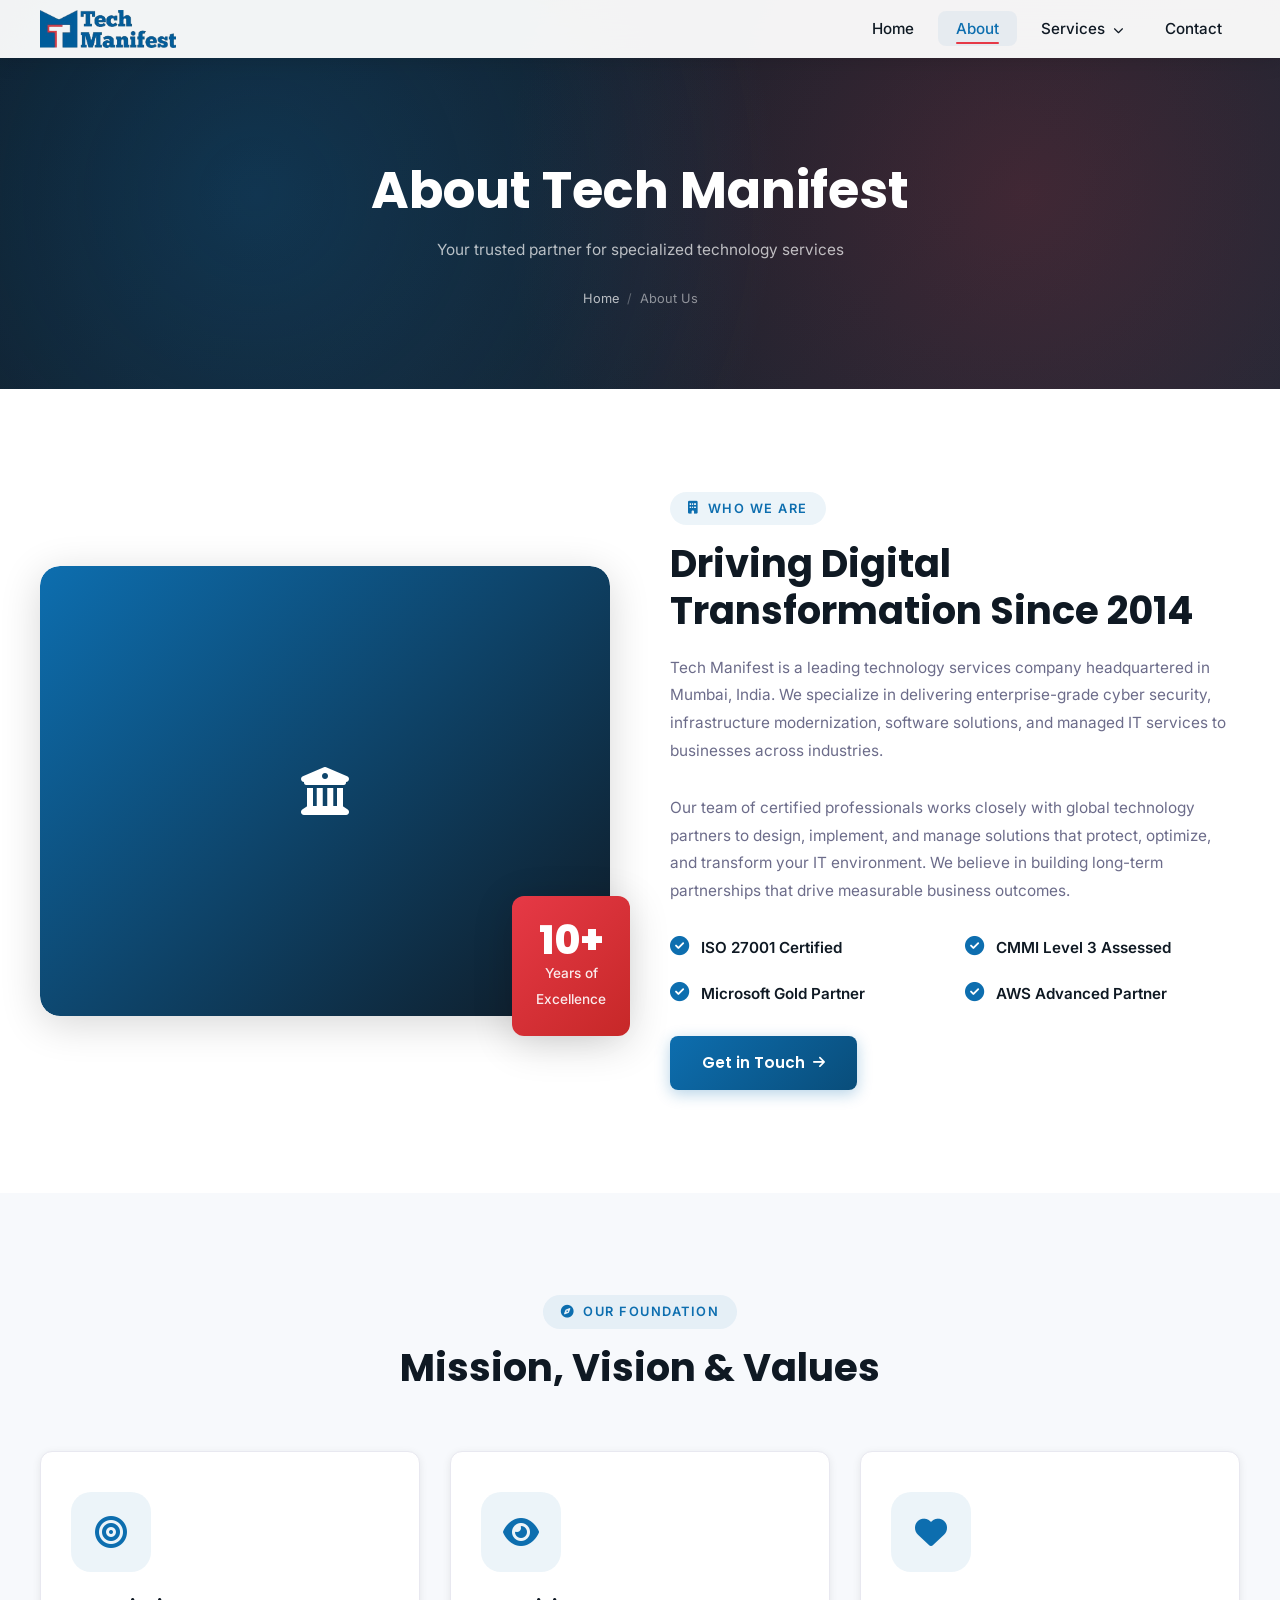
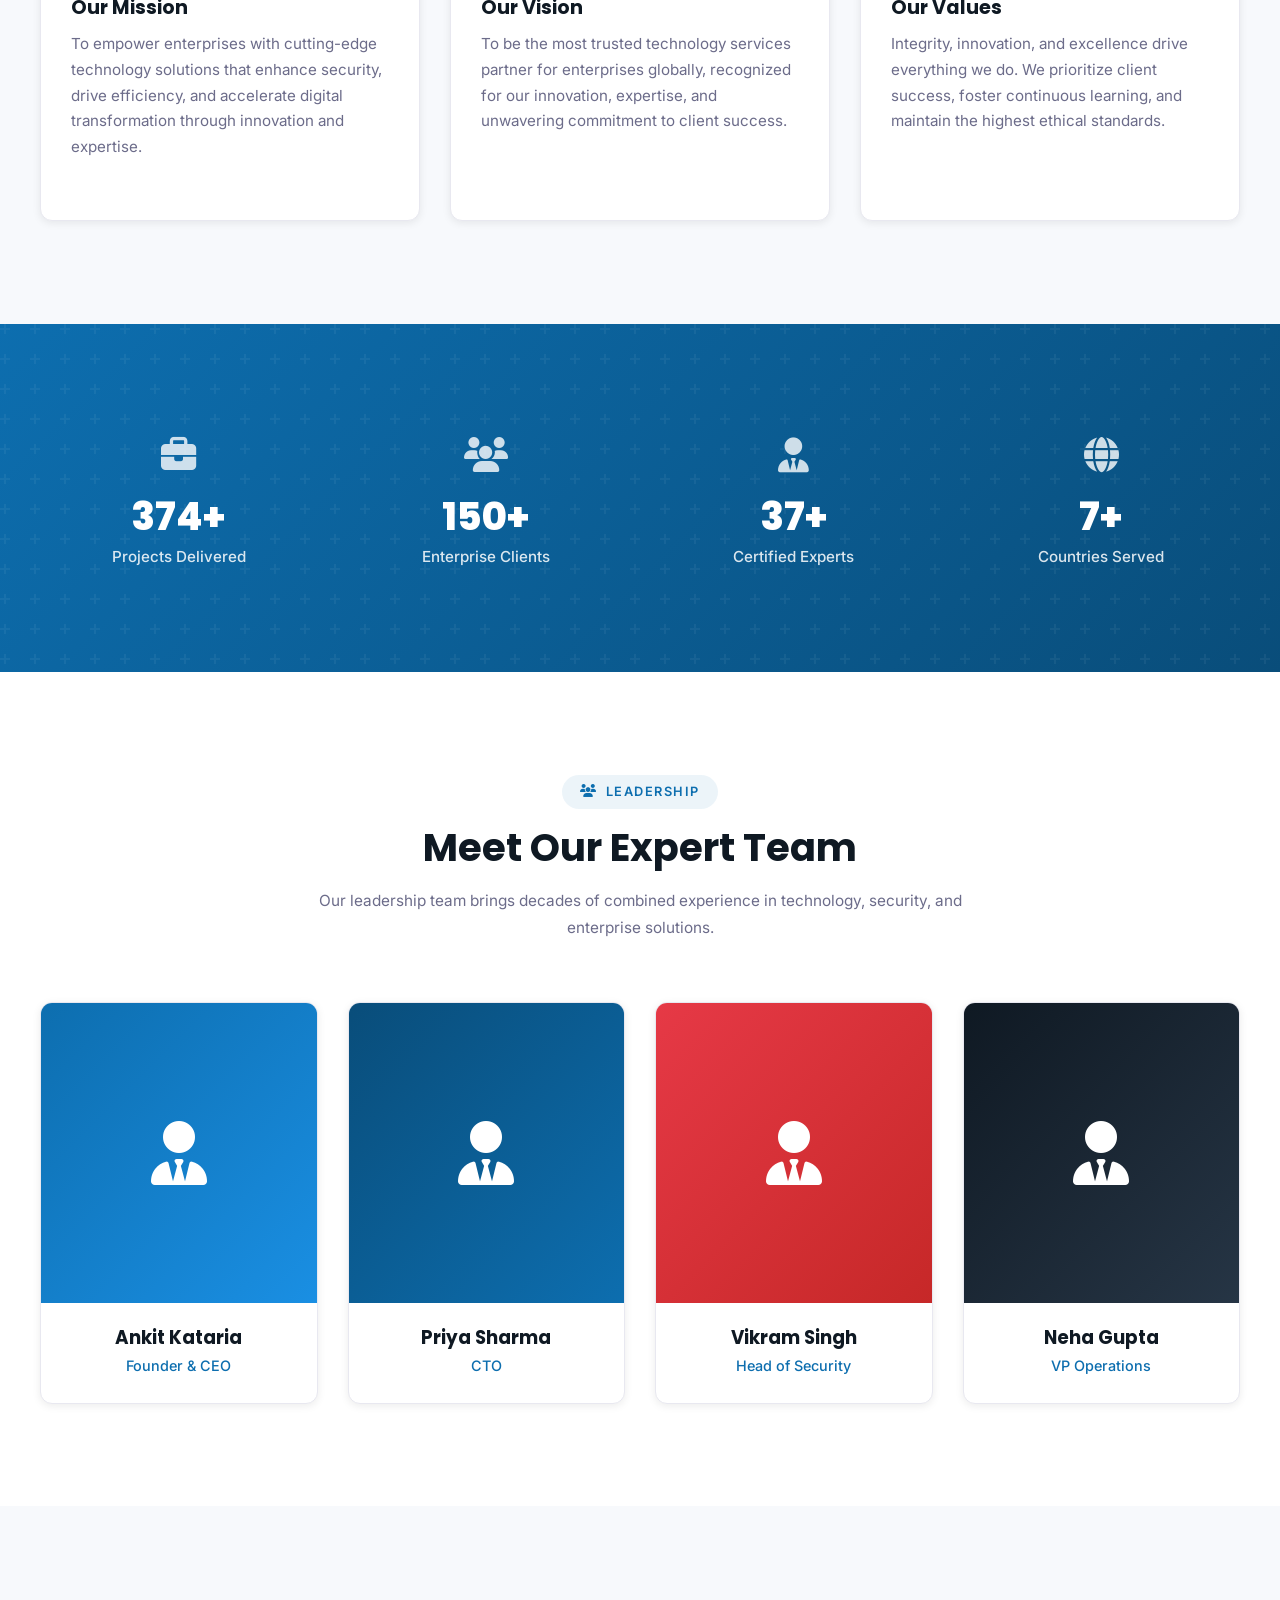
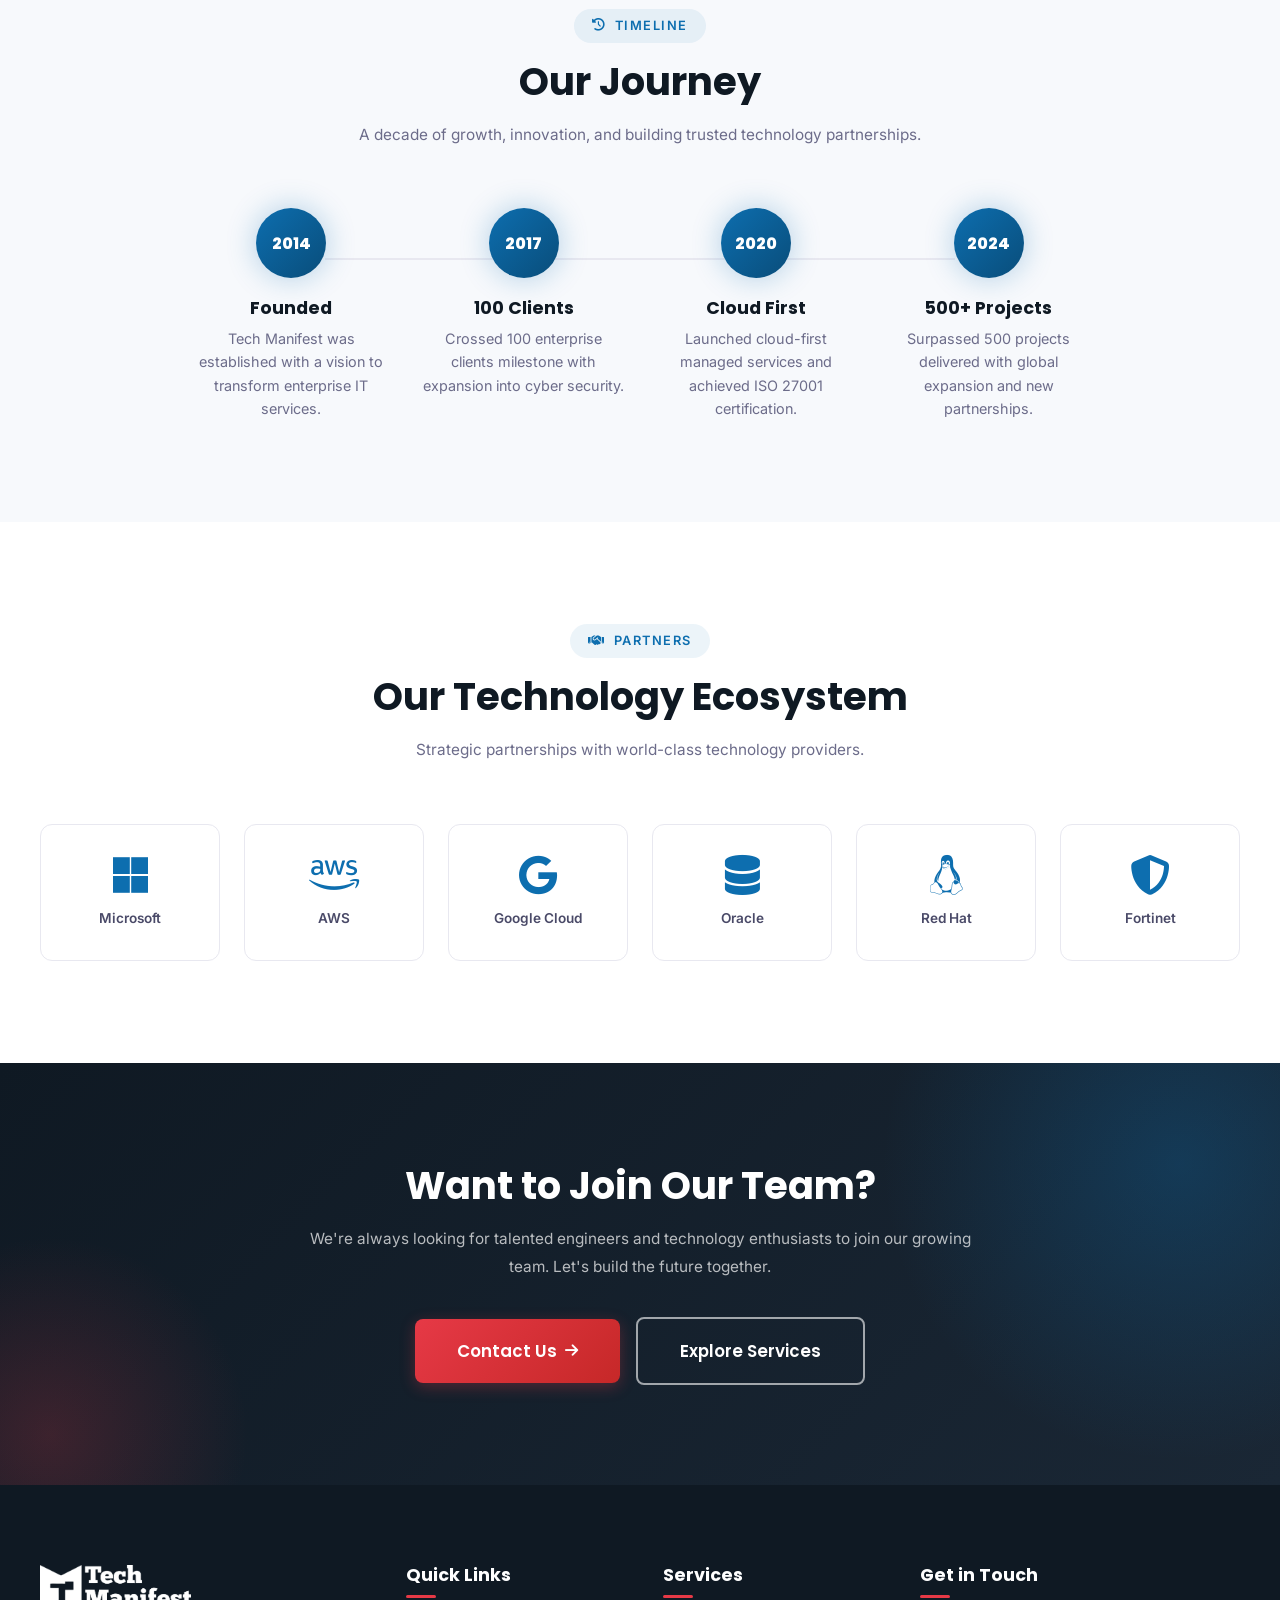
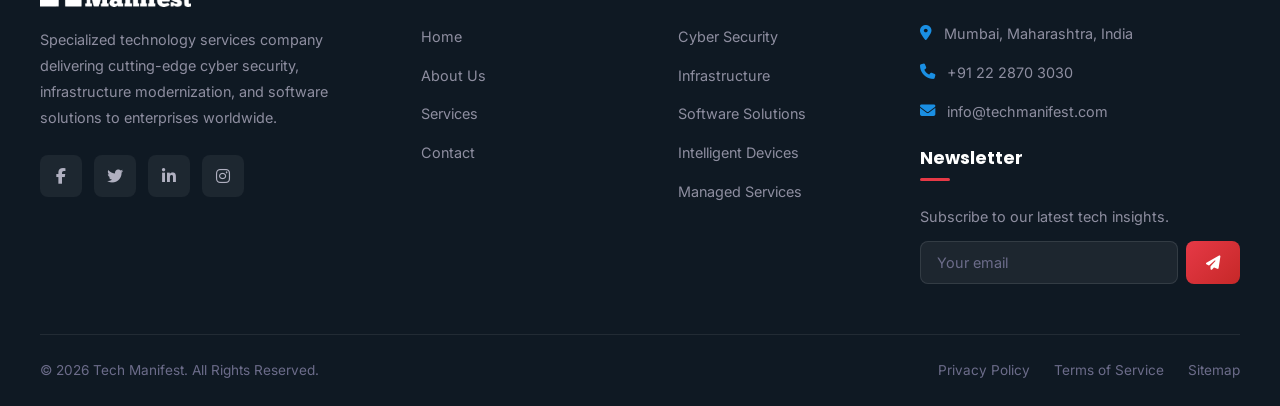
==== about.html @ 2b66c59c "Initial commits" ====
<!DOCTYPE html>
<html lang="en">
<head>
  <meta charset="UTF-8">
  <meta name="viewport" content="width=device-width, initial-scale=1.0">
  <title>About Us — Tech Manifest | Our Story, Mission & Expert Team</title>
  <meta name="description" content="Learn about Tech Manifest — our mission, vision, expert team, and commitment to delivering specialized technology services for enterprises.">
  <meta name="keywords" content="about tech manifest, IT company, technology team, cyber security company, IT services company India">
  <meta name="robots" content="index, follow">
  <link rel="canonical" href="https://techmanifest.com/about.html">

  <meta property="og:type" content="website">
  <meta property="og:title" content="About Tech Manifest — Our Story & Mission">
  <meta property="og:description" content="Learn about our mission, expert team, and commitment to specialized technology services.">

  <link rel="icon" type="image/jpeg" href="assets/images/Tech_Manifest_Logo.png">
  <link rel="preconnect" href="https://fonts.googleapis.com">
  <link rel="preconnect" href="https://fonts.gstatic.com" crossorigin>
  <link href="https://fonts.googleapis.com/css2?family=Inter:wght@300;400;500;600;700&family=Poppins:wght@400;500;600;700;800;900&display=swap" rel="stylesheet">
  <link rel="stylesheet" href="https://cdn.jsdelivr.net/npm/@fortawesome/fontawesome-free@6.5.1/css/all.min.css">
  <link rel="stylesheet" href="assets/css/style.css">
  <link rel="stylesheet" href="assets/css/responsive.css">
</head>
<body>

  <!-- Preloader -->
  <div class="preloader" id="preloader"><div class="preloader-spinner"></div></div>
  <div class="nav-overlay" id="navOverlay"></div>

  <!-- ============ HEADER ============ -->
  <header class="header scrolled" id="header">
    <div class="container flex-between">
      <a href="index.html" class="logo"><img src="assets/images/Tech_Manifest_Logo.png" alt="Tech Manifest" width="160" height="44"></a>
      <nav class="nav" id="nav">
        <ul class="nav-list">
          <li><a href="index.html" class="nav-link">Home</a></li>
          <li><a href="about.html" class="nav-link active">About</a></li>
          <li class="nav-item">
            <a href="services.html" class="nav-link">Services <i class="fas fa-chevron-down" style="font-size:0.65rem;margin-left:4px"></i></a>
            <div class="dropdown">
              <a href="services.html#cyber-security" class="dropdown-link"><i class="fas fa-shield-halved"></i> Cyber Security</a>
              <a href="services.html#infrastructure" class="dropdown-link"><i class="fas fa-server"></i> Infrastructure</a>
              <a href="services.html#software" class="dropdown-link"><i class="fas fa-code"></i> Software Solutions</a>
              <a href="services.html#intelligent-devices" class="dropdown-link"><i class="fas fa-microchip"></i> Intelligent Devices</a>
              <a href="services.html#managed-services" class="dropdown-link"><i class="fas fa-gears"></i> Managed Services</a>
            </div>
          </li>
          <li><a href="contact.html" class="nav-link">Contact</a></li>
        </ul>
      </nav>
      <button class="menu-toggle" id="menuToggle" aria-label="Toggle Navigation"><span></span><span></span><span></span></button>
    </div>
  </header>

  <!-- ============ PAGE BANNER ============ -->
  <section class="page-banner">
    <div class="container">
      <h1 class="reveal">About Tech Manifest</h1>
      <p class="reveal stagger-1">Your trusted partner for specialized technology services</p>
      <nav class="breadcrumb reveal stagger-2" aria-label="Breadcrumb">
        <a href="index.html">Home</a>
        <span class="separator">/</span>
        <span>About Us</span>
      </nav>
    </div>
  </section>

  <!-- ============ ABOUT MAIN ============ -->
  <section class="section">
    <div class="container">
      <div class="about-grid">
        <div class="about-image reveal-left">
          <div class="image-main">
            <div style="width:100%;height:450px;background:linear-gradient(135deg,#0D6EAF,#0F1923);display:flex;align-items:center;justify-content:center;color:white;font-size:3rem;border-radius:var(--radius-lg)">
              <i class="fas fa-building-columns"></i>
            </div>
          </div>
          <div class="experience-badge">
            <span class="number">10+</span>
            <span class="label">Years of<br>Excellence</span>
          </div>
        </div>

        <div class="about-content reveal-right">
          <span class="section-badge"><i class="fas fa-building"></i> Who We Are</span>
          <h2>Driving Digital Transformation Since 2014</h2>
          <p>Tech Manifest is a leading technology services company headquartered in Mumbai, India. We specialize in delivering enterprise-grade cyber security, infrastructure modernization, software solutions, and managed IT services to businesses across industries.</p>
          <p style="color:var(--gray-600);margin-bottom:30px;line-height:1.8;">Our team of certified professionals works closely with global technology partners to design, implement, and manage solutions that protect, optimize, and transform your IT environment. We believe in building long-term partnerships that drive measurable business outcomes.</p>

          <div class="about-features">
            <div class="about-feature">
              <i class="fas fa-check-circle"></i>
              <span>ISO 27001 Certified</span>
            </div>
            <div class="about-feature">
              <i class="fas fa-check-circle"></i>
              <span>CMMI Level 3 Assessed</span>
            </div>
            <div class="about-feature">
              <i class="fas fa-check-circle"></i>
              <span>Microsoft Gold Partner</span>
            </div>
            <div class="about-feature">
              <i class="fas fa-check-circle"></i>
              <span>AWS Advanced Partner</span>
            </div>
          </div>

          <a href="contact.html" class="btn btn-primary">Get in Touch <i class="fas fa-arrow-right"></i></a>
        </div>
      </div>
    </div>
  </section>

  <!-- ============ MISSION / VISION / VALUES ============ -->
  <section class="section section-gray">
    <div class="container">
      <div class="section-header reveal">
        <span class="section-badge"><i class="fas fa-compass"></i> Our Foundation</span>
        <h2>Mission, Vision & Values</h2>
      </div>

      <div class="grid grid-3">
        <div class="service-card reveal stagger-1" style="text-align:left">
          <div class="service-icon" style="margin:0 0 24px 0">
            <i class="fas fa-bullseye"></i>
          </div>
          <h3>Our Mission</h3>
          <p>To empower enterprises with cutting-edge technology solutions that enhance security, drive efficiency, and accelerate digital transformation through innovation and expertise.</p>
        </div>

        <div class="service-card reveal stagger-2" style="text-align:left">
          <div class="service-icon" style="margin:0 0 24px 0">
            <i class="fas fa-eye"></i>
          </div>
          <h3>Our Vision</h3>
          <p>To be the most trusted technology services partner for enterprises globally, recognized for our innovation, expertise, and unwavering commitment to client success.</p>
        </div>

        <div class="service-card reveal stagger-3" style="text-align:left">
          <div class="service-icon" style="margin:0 0 24px 0">
            <i class="fas fa-heart"></i>
          </div>
          <h3>Our Values</h3>
          <p>Integrity, innovation, and excellence drive everything we do. We prioritize client success, foster continuous learning, and maintain the highest ethical standards.</p>
        </div>
      </div>
    </div>
  </section>

  <!-- ============ STATS ============ -->
  <section class="section stats-section">
    <div class="container">
      <div class="stats-grid">
        <div class="stat-item reveal stagger-1">
          <div class="stat-icon"><i class="fas fa-briefcase"></i></div>
          <div class="stat-number"><span class="counter" data-target="500">0</span>+</div>
          <div class="stat-label">Projects Delivered</div>
        </div>
        <div class="stat-item reveal stagger-2">
          <div class="stat-icon"><i class="fas fa-users"></i></div>
          <div class="stat-number"><span class="counter" data-target="200">0</span>+</div>
          <div class="stat-label">Enterprise Clients</div>
        </div>
        <div class="stat-item reveal stagger-3">
          <div class="stat-icon"><i class="fas fa-user-tie"></i></div>
          <div class="stat-number"><span class="counter" data-target="50">0</span>+</div>
          <div class="stat-label">Certified Experts</div>
        </div>
        <div class="stat-item reveal stagger-4">
          <div class="stat-icon"><i class="fas fa-globe"></i></div>
          <div class="stat-number"><span class="counter" data-target="10">0</span>+</div>
          <div class="stat-label">Countries Served</div>
        </div>
      </div>
    </div>
  </section>

  <!-- ============ LEADERSHIP TEAM ============ -->
  <section class="section">
    <div class="container">
      <div class="section-header reveal">
        <span class="section-badge"><i class="fas fa-users"></i> Leadership</span>
        <h2>Meet Our Expert Team</h2>
        <p>Our leadership team brings decades of combined experience in technology, security, and enterprise solutions.</p>
      </div>

      <div class="grid grid-4">
        <div class="team-card reveal stagger-1">
          <div class="card-image" style="background:linear-gradient(135deg,#0D6EAF,#1A8FE3);display:flex;align-items:center;justify-content:center;color:white;font-size:4rem;">
            <i class="fas fa-user-tie"></i>
            <div class="team-social">
              <a href="#"><i class="fab fa-linkedin-in"></i></a>
              <a href="#"><i class="fab fa-twitter"></i></a>
            </div>
          </div>
          <div class="card-info">
            <h3>Ankit Kataria</h3>
            <span>Founder & CEO</span>
          </div>
        </div>

        <div class="team-card reveal stagger-2">
          <div class="card-image" style="background:linear-gradient(135deg,#094D7A,#0D6EAF);display:flex;align-items:center;justify-content:center;color:white;font-size:4rem;">
            <i class="fas fa-user-tie"></i>
            <div class="team-social">
              <a href="#"><i class="fab fa-linkedin-in"></i></a>
              <a href="#"><i class="fab fa-twitter"></i></a>
            </div>
          </div>
          <div class="card-info">
            <h3>Priya Sharma</h3>
            <span>CTO</span>
          </div>
        </div>

        <div class="team-card reveal stagger-3">
          <div class="card-image" style="background:linear-gradient(135deg,#E63946,#C62828);display:flex;align-items:center;justify-content:center;color:white;font-size:4rem;">
            <i class="fas fa-user-tie"></i>
            <div class="team-social">
              <a href="#"><i class="fab fa-linkedin-in"></i></a>
              <a href="#"><i class="fab fa-twitter"></i></a>
            </div>
          </div>
          <div class="card-info">
            <h3>Vikram Singh</h3>
            <span>Head of Security</span>
          </div>
        </div>

        <div class="team-card reveal stagger-4">
          <div class="card-image" style="background:linear-gradient(135deg,#0F1923,#263545);display:flex;align-items:center;justify-content:center;color:white;font-size:4rem;">
            <i class="fas fa-user-tie"></i>
            <div class="team-social">
              <a href="#"><i class="fab fa-linkedin-in"></i></a>
              <a href="#"><i class="fab fa-twitter"></i></a>
            </div>
          </div>
          <div class="card-info">
            <h3>Neha Gupta</h3>
            <span>VP Operations</span>
          </div>
        </div>
      </div>
    </div>
  </section>

  <!-- ============ TIMELINE ============ -->
  <section class="section section-gray">
    <div class="container">
      <div class="section-header reveal">
        <span class="section-badge"><i class="fas fa-clock-rotate-left"></i> Timeline</span>
        <h2>Our Journey</h2>
        <p>A decade of growth, innovation, and building trusted technology partnerships.</p>
      </div>

      <div class="process-grid" style="max-width:900px;margin:0 auto">
        <div class="process-step reveal stagger-1">
          <div class="process-number" style="font-size:1rem">2014</div>
          <h4>Founded</h4>
          <p>Tech Manifest was established with a vision to transform enterprise IT services.</p>
        </div>
        <div class="process-step reveal stagger-2">
          <div class="process-number" style="font-size:1rem">2017</div>
          <h4>100 Clients</h4>
          <p>Crossed 100 enterprise clients milestone with expansion into cyber security.</p>
        </div>
        <div class="process-step reveal stagger-3">
          <div class="process-number" style="font-size:1rem">2020</div>
          <h4>Cloud First</h4>
          <p>Launched cloud-first managed services and achieved ISO 27001 certification.</p>
        </div>
        <div class="process-step reveal stagger-4">
          <div class="process-number" style="font-size:1rem">2024</div>
          <h4>500+ Projects</h4>
          <p>Surpassed 500 projects delivered with global expansion and new partnerships.</p>
        </div>
      </div>
    </div>
  </section>

  <!-- ============ PARTNERS ============ -->
  <section class="section">
    <div class="container">
      <div class="section-header reveal">
        <span class="section-badge"><i class="fas fa-handshake"></i> Partners</span>
        <h2>Our Technology Ecosystem</h2>
        <p>Strategic partnerships with world-class technology providers.</p>
      </div>

      <div class="tech-grid reveal">
        <div class="tech-item"><i class="fab fa-microsoft"></i><span>Microsoft</span></div>
        <div class="tech-item"><i class="fab fa-aws"></i><span>AWS</span></div>
        <div class="tech-item"><i class="fab fa-google"></i><span>Google Cloud</span></div>
        <div class="tech-item"><i class="fas fa-database"></i><span>Oracle</span></div>
        <div class="tech-item"><i class="fab fa-linux"></i><span>Red Hat</span></div>
        <div class="tech-item"><i class="fas fa-shield-halved"></i><span>Fortinet</span></div>
      </div>
    </div>
  </section>

  <!-- ============ CTA ============ -->
  <section class="cta-section">
    <div class="container">
      <div class="cta-content reveal">
        <h2>Want to Join Our Team?</h2>
        <p>We're always looking for talented engineers and technology enthusiasts to join our growing team. Let's build the future together.</p>
        <div class="cta-buttons">
          <a href="contact.html" class="btn btn-accent btn-lg">Contact Us <i class="fas fa-arrow-right"></i></a>
          <a href="services.html" class="btn btn-outline-white btn-lg">Explore Services</a>
        </div>
      </div>
    </div>
  </section>

  <!-- ============ FOOTER ============ -->
  <footer class="footer">
    <div class="container">
      <div class="footer-grid">
        <div class="footer-brand">
          <a href="index.html" class="logo"><img src="assets/images/Tech_Manifest_Logo.png" alt="Tech Manifest" width="160" height="42"></a>
          <p>Specialized technology services company delivering cutting-edge cyber security, infrastructure modernization, and software solutions to enterprises worldwide.</p>
          <div class="footer-social">
            <a href="#" aria-label="Facebook"><i class="fab fa-facebook-f"></i></a>
            <a href="#" aria-label="Twitter"><i class="fab fa-twitter"></i></a>
            <a href="#" aria-label="LinkedIn"><i class="fab fa-linkedin-in"></i></a>
            <a href="#" aria-label="Instagram"><i class="fab fa-instagram"></i></a>
          </div>
        </div>
        <div class="footer-column">
          <h4>Quick Links</h4>
          <ul class="footer-links">
            <li><a href="index.html"><i class="fas fa-chevron-right"></i> Home</a></li>
            <li><a href="about.html"><i class="fas fa-chevron-right"></i> About Us</a></li>
            <li><a href="services.html"><i class="fas fa-chevron-right"></i> Services</a></li>
            <li><a href="contact.html"><i class="fas fa-chevron-right"></i> Contact</a></li>
          </ul>
        </div>
        <div class="footer-column">
          <h4>Services</h4>
          <ul class="footer-links">
            <li><a href="services.html#cyber-security"><i class="fas fa-chevron-right"></i> Cyber Security</a></li>
            <li><a href="services.html#infrastructure"><i class="fas fa-chevron-right"></i> Infrastructure</a></li>
            <li><a href="services.html#software"><i class="fas fa-chevron-right"></i> Software Solutions</a></li>
            <li><a href="services.html#intelligent-devices"><i class="fas fa-chevron-right"></i> Intelligent Devices</a></li>
            <li><a href="services.html#managed-services"><i class="fas fa-chevron-right"></i> Managed Services</a></li>
          </ul>
        </div>
        <div class="footer-column">
          <h4>Get in Touch</h4>
          <div class="footer-contact-item"><i class="fas fa-location-dot"></i><span>Mumbai, Maharashtra, India</span></div>
          <div class="footer-contact-item"><i class="fas fa-phone"></i><span>+91 22 2870 3030</span></div>
          <div class="footer-contact-item"><i class="fas fa-envelope"></i><span>info@techmanifest.com</span></div>
          <h4 style="margin-top:24px">Newsletter</h4>
          <p style="font-size:0.9rem;color:var(--gray-500);margin-bottom:12px">Subscribe to our latest tech insights.</p>
          <form class="newsletter-form" onsubmit="return false;"><input type="email" placeholder="Your email" required><button type="submit"><i class="fas fa-paper-plane"></i></button></form>
        </div>
      </div>
      <div class="footer-bottom">
        <p>&copy; 2026 Tech Manifest. All Rights Reserved.</p>
        <div class="footer-bottom-links"><a href="#">Privacy Policy</a><a href="#">Terms of Service</a><a href="sitemap.xml">Sitemap</a></div>
      </div>
    </div>
  </footer>

  <button class="scroll-top" id="scrollTop" aria-label="Scroll to top"><i class="fas fa-arrow-up"></i></button>
  <script src="assets/js/main.js"></script>
</body>
</html>
---- assets/css/style.css ----
/* ============================================
   TECH MANIFEST — Main Stylesheet
   Brand Colors: Blue #0D6EAF | Red #E63946
   ============================================ */

/* ---------- CSS Custom Properties ---------- */
:root {
  /* Brand Colors */
  --primary: #0D6EAF;
  --primary-dark: #094D7A;
  --primary-light: #1A8FE3;
  --primary-rgb: 13, 110, 175;
  --accent: #E63946;
  --accent-dark: #C62828;
  --accent-light: #FF6B6B;
  --accent-rgb: 230, 57, 70;

  /* Neutrals */
  --dark: #0F1923;
  --dark-2: #1A2735;
  --dark-3: #263545;
  --gray-900: #1a1a2e;
  --gray-800: #2d2d44;
  --gray-700: #4a4a68;
  --gray-600: #6c6c8a;
  --gray-500: #8e8ea0;
  --gray-400: #b0b0c0;
  --gray-300: #d1d1de;
  --gray-200: #e8e8f0;
  --gray-100: #f5f5fa;
  --white: #ffffff;
  --off-white: #F7F9FC;

  /* Gradients */
  --gradient-primary: linear-gradient(135deg, #0D6EAF 0%, #094D7A 100%);
  --gradient-accent: linear-gradient(135deg, #E63946 0%, #C62828 100%);
  --gradient-dark: linear-gradient(135deg, #0F1923 0%, #1A2735 100%);
  --gradient-hero: linear-gradient(135deg, #0D6EAF 0%, #0F1923 50%, #E63946 100%);
  --gradient-glass: linear-gradient(135deg, rgba(255, 255, 255, 0.1) 0%, rgba(255, 255, 255, 0.05) 100%);

  /* Typography */
  --font-heading: 'Poppins', sans-serif;
  --font-body: 'Inter', sans-serif;
  --font-mono: 'Fira Code', monospace;

  /* Font Sizes (fluid) */
  --fs-hero: clamp(2.5rem, 5vw, 4.5rem);
  --fs-h1: clamp(2rem, 4vw, 3.5rem);
  --fs-h2: clamp(1.75rem, 3vw, 2.75rem);
  --fs-h3: clamp(1.25rem, 2vw, 1.75rem);
  --fs-h4: clamp(1.1rem, 1.5vw, 1.35rem);
  --fs-body: clamp(0.95rem, 1.2vw, 1.1rem);
  --fs-small: clamp(0.8rem, 1vw, 0.9rem);

  /* Spacing */
  --section-padding: clamp(60px, 8vw, 120px);
  --container-max: 1280px;
  --container-padding: clamp(16px, 4vw, 40px);

  /* Shadows */
  --shadow-sm: 0 2px 8px rgba(0, 0, 0, 0.08);
  --shadow-md: 0 4px 20px rgba(0, 0, 0, 0.12);
  --shadow-lg: 0 8px 40px rgba(0, 0, 0, 0.16);
  --shadow-xl: 0 16px 60px rgba(0, 0, 0, 0.2);
  --shadow-glow: 0 0 30px rgba(13, 110, 175, 0.3);
  --shadow-glow-accent: 0 0 30px rgba(230, 57, 70, 0.3);

  /* Borders */
  --radius-sm: 8px;
  --radius-md: 12px;
  --radius-lg: 20px;
  --radius-xl: 30px;
  --radius-full: 50%;

  /* Transitions */
  --transition-fast: 0.2s cubic-bezier(0.4, 0, 0.2, 1);
  --transition-base: 0.3s cubic-bezier(0.4, 0, 0.2, 1);
  --transition-slow: 0.5s cubic-bezier(0.4, 0, 0.2, 1);
  --transition-spring: 0.6s cubic-bezier(0.34, 1.56, 0.64, 1);

  /* Z-index scale */
  --z-dropdown: 100;
  --z-sticky: 200;
  --z-fixed: 300;
  --z-overlay: 400;
  --z-modal: 500;
  --z-toast: 600;
}

/* ---------- CSS Reset & Base ---------- */
*,
*::before,
*::after {
  margin: 0;
  padding: 0;
  box-sizing: border-box;
}

html {
  scroll-behavior: smooth;
  scroll-padding-top: 80px;
  -webkit-text-size-adjust: 100%;
  font-size: 16px;
}

body {
  font-family: var(--font-body);
  font-size: var(--fs-body);
  line-height: 1.7;
  color: var(--gray-700);
  background-color: var(--white);
  overflow-x: hidden;
  -webkit-font-smoothing: antialiased;
  -moz-osx-font-smoothing: grayscale;
}

img {
  max-width: 100%;
  height: auto;
  display: block;
}

a {
  text-decoration: none;
  color: inherit;
  transition: color var(--transition-fast);
}

ul,
ol {
  list-style: none;
}

button {
  border: none;
  background: none;
  cursor: pointer;
  font-family: inherit;
}

input,
textarea,
select {
  font-family: inherit;
  font-size: inherit;
  border: none;
  outline: none;
}

h1,
h2,
h3,
h4,
h5,
h6 {
  font-family: var(--font-heading);
  font-weight: 700;
  line-height: 1.2;
  color: var(--dark);
}

/* ---------- Utility Classes ---------- */
.container {
  max-width: var(--container-max);
  margin: 0 auto;
  padding: 0 var(--container-padding);
}

.container-sm {
  max-width: 900px;
  margin: 0 auto;
  padding: 0 var(--container-padding);
}

.section {
  padding: var(--section-padding) 0;
}

.section-gray {
  background-color: var(--off-white);
}

.section-dark {
  background-color: var(--dark);
  color: var(--gray-300);
}

.section-dark h1,
.section-dark h2,
.section-dark h3,
.section-dark h4 {
  color: var(--white);
}

.text-center {
  text-align: center;
}

.text-left {
  text-align: left;
}

.text-right {
  text-align: right;
}

.text-primary {
  color: var(--primary);
}

.text-accent {
  color: var(--accent);
}

.text-white {
  color: var(--white);
}

.text-gray {
  color: var(--gray-600);
}

.flex {
  display: flex;
}

.flex-center {
  display: flex;
  align-items: center;
  justify-content: center;
}

.flex-between {
  display: flex;
  align-items: center;
  justify-content: space-between;
}

.flex-wrap {
  flex-wrap: wrap;
}

.gap-1 {
  gap: 8px;
}

.gap-2 {
  gap: 16px;
}

.gap-3 {
  gap: 24px;
}

.gap-4 {
  gap: 32px;
}

.grid {
  display: grid;
  gap: 30px;
}

.grid-2 {
  grid-template-columns: repeat(2, 1fr);
}

.grid-3 {
  grid-template-columns: repeat(3, 1fr);
}

.grid-4 {
  grid-template-columns: repeat(4, 1fr);
}

.sr-only {
  position: absolute;
  width: 1px;
  height: 1px;
  padding: 0;
  margin: -1px;
  overflow: hidden;
  clip: rect(0, 0, 0, 0);
  border: 0;
}

/* ---------- Section Headers ---------- */
.section-header {
  text-align: center;
  max-width: 700px;
  margin: 0 auto 60px;
}

.section-badge {
  display: inline-flex;
  align-items: center;
  gap: 8px;
  padding: 6px 18px;
  background: rgba(var(--primary-rgb), 0.08);
  color: var(--primary);
  font-size: var(--fs-small);
  font-weight: 600;
  border-radius: var(--radius-xl);
  margin-bottom: 16px;
  text-transform: uppercase;
  letter-spacing: 1.5px;
}

.section-dark .section-badge {
  background: rgba(255, 255, 255, 0.1);
  color: var(--primary-light);
}

.section-header h2 {
  font-size: var(--fs-h2);
  margin-bottom: 16px;
}

.section-header p {
  font-size: var(--fs-body);
  color: var(--gray-600);
  line-height: 1.8;
}

.section-dark .section-header p {
  color: var(--gray-400);
}

/* ============================================
   HEADER / NAVIGATION
   ============================================ */
.header {
  position: fixed;
  top: 0;
  left: 0;
  width: 100%;
  z-index: var(--z-fixed);
  transition: all var(--transition-base);
  padding: 12px 0;
  background: rgba(255, 255, 255, 0.95);
  backdrop-filter: blur(20px);
  -webkit-backdrop-filter: blur(20px);
  box-shadow: var(--shadow-md);
}

.header.scrolled {
  padding: 10px 0;
}

.header .container {
  display: flex;
  align-items: center;
  justify-content: space-between;
}

.logo {
  display: flex;
  align-items: center;
  gap: 10px;
  z-index: var(--z-fixed);
}

.logo img {
  height: 44px;
  width: auto;
  transition: var(--transition-base);
}

.header.scrolled .logo img {
  height: 38px;
}

/* Navigation */
.nav {
  display: flex;
  align-items: center;
}

.nav-list {
  display: flex;
  align-items: center;
  gap: 6px;
}

.nav-link {
  padding: 8px 18px;
  font-size: 0.95rem;
  font-weight: 500;
  color: var(--dark);
  border-radius: var(--radius-sm);
  transition: all var(--transition-fast);
  position: relative;
  white-space: nowrap;
}

.nav-link:hover,
.nav-link.active {
  color: var(--primary);
  background: rgba(var(--primary-rgb), 0.06);
}

.nav-link::after {
  content: '';
  position: absolute;
  bottom: 2px;
  left: 18px;
  right: 18px;
  height: 2px;
  background: var(--accent);
  border-radius: 2px;
  transform: scaleX(0);
  transform-origin: center;
  transition: transform var(--transition-base);
}

.nav-link:hover::after,
.nav-link.active::after {
  transform: scaleX(1);
}

/* Dropdown */
.nav-item {
  position: relative;
}

.nav-item .dropdown {
  position: absolute;
  top: calc(100% + 10px);
  left: 0;
  min-width: 240px;
  background: var(--white);
  border-radius: var(--radius-md);
  box-shadow: var(--shadow-lg);
  padding: 10px;
  opacity: 0;
  visibility: hidden;
  transform: translateY(10px);
  transition: all var(--transition-base);
  z-index: var(--z-dropdown);
}

.nav-item:hover .dropdown {
  opacity: 1;
  visibility: visible;
  transform: translateY(0);
}

.dropdown-link {
  display: flex;
  align-items: center;
  gap: 12px;
  padding: 10px 16px;
  border-radius: var(--radius-sm);
  font-size: 0.9rem;
  font-weight: 500;
  color: var(--gray-700);
  transition: all var(--transition-fast);
}

.dropdown-link:hover {
  background: rgba(var(--primary-rgb), 0.06);
  color: var(--primary);
}

.dropdown-link i {
  font-size: 1.1rem;
  color: var(--primary);
  width: 20px;
  text-align: center;
}

/* CTA Button in Nav */
.nav-cta {
  margin-left: 16px;
}

/* Mobile Menu */
.menu-toggle {
  display: none;
  flex-direction: column;
  gap: 5px;
  width: 28px;
  cursor: pointer;
  z-index: var(--z-fixed);
  padding: 4px 0;
}

.menu-toggle span {
  display: block;
  height: 2.5px;
  background: var(--dark);
  border-radius: 3px;
  transition: all var(--transition-base);
  transform-origin: center;
}

.menu-toggle.active span:nth-child(1) {
  transform: rotate(45deg) translate(5px, 5px);
}

.menu-toggle.active span:nth-child(2) {
  opacity: 0;
  transform: scaleX(0);
}

.menu-toggle.active span:nth-child(3) {
  transform: rotate(-45deg) translate(5px, -5px);
}

/* ============================================
   BUTTONS
   ============================================ */
.btn {
  display: inline-flex;
  align-items: center;
  justify-content: center;
  gap: 8px;
  padding: 14px 32px;
  font-family: var(--font-heading);
  font-size: 0.95rem;
  font-weight: 600;
  border-radius: var(--radius-sm);
  transition: all var(--transition-base);
  position: relative;
  overflow: hidden;
  cursor: pointer;
  white-space: nowrap;
}

.btn::before {
  content: '';
  position: absolute;
  inset: 0;
  background: rgba(255, 255, 255, 0.15);
  transform: translateX(-100%);
  transition: transform var(--transition-slow);
}

.btn:hover::before {
  transform: translateX(0);
}

.btn-primary {
  background: var(--gradient-primary);
  color: var(--white);
  box-shadow: 0 4px 15px rgba(var(--primary-rgb), 0.3);
}

.btn-primary:hover {
  transform: translateY(-2px);
  box-shadow: 0 8px 25px rgba(var(--primary-rgb), 0.4);
}

.btn-accent {
  background: var(--gradient-accent);
  color: var(--white);
  box-shadow: 0 4px 15px rgba(var(--accent-rgb), 0.3);
}

.btn-accent:hover {
  transform: translateY(-2px);
  box-shadow: 0 8px 25px rgba(var(--accent-rgb), 0.4);
}

.btn-outline {
  border: 2px solid var(--primary);
  color: var(--primary);
  background: transparent;
}

.btn-outline:hover {
  background: var(--primary);
  color: var(--white);
  transform: translateY(-2px);
}

.btn-outline-white {
  border: 2px solid rgba(255, 255, 255, 0.6);
  color: var(--white);
  background: transparent;
}

.btn-outline-white:hover {
  background: var(--white);
  color: var(--primary);
  border-color: var(--white);
  transform: translateY(-2px);
}

.btn-white {
  background: var(--white);
  color: var(--primary);
}

.btn-white:hover {
  transform: translateY(-2px);
  box-shadow: var(--shadow-lg);
}

.btn-sm {
  padding: 10px 22px;
  font-size: 0.85rem;
}

.btn-lg {
  padding: 18px 42px;
  font-size: 1.05rem;
}

.btn-icon {
  width: 50px;
  height: 50px;
  padding: 0;
  border-radius: var(--radius-full);
}

.btn i {
  font-size: 0.9em;
  transition: transform var(--transition-base);
}

.btn:hover i {
  transform: translateX(3px);
}

/* ============================================
   HERO SECTION
   ============================================ */
.hero {
  position: relative;
  min-height: 100vh;
  display: flex;
  align-items: center;
  justify-content: center;
  overflow: hidden;
  background: var(--dark);
}

.hero-bg {
  position: absolute;
  inset: 0;
  z-index: 1;
}

.hero-bg::before {
  content: '';
  position: absolute;
  inset: 0;
  background: linear-gradient(135deg,
      rgba(13, 110, 175, 0.92) 0%,
      rgba(15, 25, 35, 0.95) 50%,
      rgba(230, 57, 70, 0.85) 100%);
  z-index: 2;
}

/* Animated mesh gradient background */
.hero-mesh {
  position: absolute;
  inset: 0;
  overflow: hidden;
}

.hero-mesh .blob {
  position: absolute;
  border-radius: 50%;
  filter: blur(80px);
  opacity: 0.5;
  animation: blobFloat 8s ease-in-out infinite;
}

.hero-mesh .blob-1 {
  width: 500px;
  height: 500px;
  background: var(--primary);
  top: -10%;
  left: -5%;
  animation-delay: 0s;
}

.hero-mesh .blob-2 {
  width: 400px;
  height: 400px;
  background: var(--accent);
  bottom: -10%;
  right: -5%;
  animation-delay: -3s;
}

.hero-mesh .blob-3 {
  width: 350px;
  height: 350px;
  background: var(--primary-light);
  top: 40%;
  left: 50%;
  animation-delay: -5s;
}

@keyframes blobFloat {

  0%,
  100% {
    transform: translate(0, 0) scale(1);
  }

  25% {
    transform: translate(30px, -40px) scale(1.1);
  }

  50% {
    transform: translate(-20px, 20px) scale(0.95);
  }

  75% {
    transform: translate(40px, 30px) scale(1.05);
  }
}

/* Particle dots */
.hero-particles {
  position: absolute;
  inset: 0;
  z-index: 2;
}

.particle {
  position: absolute;
  width: 3px;
  height: 3px;
  background: rgba(255, 255, 255, 0.4);
  border-radius: 50%;
  animation: particleFloat 6s ease-in-out infinite;
}

@keyframes particleFloat {

  0%,
  100% {
    transform: translateY(0) translateX(0);
    opacity: 0.4;
  }

  50% {
    transform: translateY(-30px) translateX(15px);
    opacity: 0.8;
  }
}

.hero-content {
  position: relative;
  z-index: 3;
  text-align: center;
  max-width: 900px;
  padding: 0 var(--container-padding);
}

.hero-badge {
  display: inline-flex;
  align-items: center;
  gap: 8px;
  padding: 8px 24px;
  background: rgba(255, 255, 255, 0.1);
  backdrop-filter: blur(10px);
  border: 1px solid rgba(255, 255, 255, 0.15);
  border-radius: var(--radius-xl);
  color: var(--white);
  font-size: var(--fs-small);
  font-weight: 500;
  margin-bottom: 24px;
  letter-spacing: 1px;
}

.hero-badge i {
  color: var(--accent);
}

.hero h1 {
  font-size: var(--fs-hero);
  color: var(--white);
  margin-bottom: 24px;
  letter-spacing: -1px;
}

.hero h1 .highlight {
  background: linear-gradient(135deg, var(--accent), var(--primary-light));
  -webkit-background-clip: text;
  -webkit-text-fill-color: transparent;
  background-clip: text;
}

.hero p {
  font-size: clamp(1rem, 1.5vw, 1.2rem);
  color: rgba(255, 255, 255, 0.8);
  max-width: 650px;
  margin: 0 auto 40px;
  line-height: 1.8;
}

.hero-buttons {
  display: flex;
  align-items: center;
  justify-content: center;
  gap: 16px;
  flex-wrap: wrap;
}

.hero-scroll {
  position: absolute;
  bottom: 40px;
  left: 50%;
  transform: translateX(-50%);
  z-index: 3;
  color: rgba(255, 255, 255, 0.6);
  font-size: 0.85rem;
  display: flex;
  flex-direction: column;
  align-items: center;
  gap: 8px;
  animation: scrollBounce 2s ease-in-out infinite;
}

.hero-scroll .mouse {
  width: 24px;
  height: 38px;
  border: 2px solid rgba(255, 255, 255, 0.4);
  border-radius: 12px;
  position: relative;
}

.hero-scroll .mouse::after {
  content: '';
  position: absolute;
  top: 8px;
  left: 50%;
  width: 3px;
  height: 8px;
  background: rgba(255, 255, 255, 0.6);
  border-radius: 3px;
  transform: translateX(-50%);
  animation: mouseScroll 2s ease-in-out infinite;
}

@keyframes scrollBounce {

  0%,
  100% {
    transform: translateX(-50%) translateY(0);
  }

  50% {
    transform: translateX(-50%) translateY(-8px);
  }
}

@keyframes mouseScroll {

  0%,
  100% {
    opacity: 1;
    top: 8px;
  }

  50% {
    opacity: 0.3;
    top: 18px;
  }
}

/* ============================================
   PAGE BANNER (For inner pages)
   ============================================ */
.page-banner {
  position: relative;
  padding: 160px 0 80px;
  background: var(--gradient-dark);
  overflow: hidden;
  text-align: center;
}

.page-banner::before {
  content: '';
  position: absolute;
  inset: 0;
  background:
    radial-gradient(circle at 20% 50%, rgba(var(--primary-rgb), 0.3) 0%, transparent 50%),
    radial-gradient(circle at 80% 50%, rgba(var(--accent-rgb), 0.2) 0%, transparent 50%);
}

.page-banner .container {
  position: relative;
  z-index: 2;
}

.page-banner h1 {
  font-size: var(--fs-h1);
  color: var(--white);
  margin-bottom: 16px;
}

.page-banner p {
  color: rgba(255, 255, 255, 0.7);
  font-size: var(--fs-body);
  max-width: 600px;
  margin: 0 auto;
}

.breadcrumb {
  display: flex;
  align-items: center;
  justify-content: center;
  gap: 8px;
  margin-top: 24px;
  font-size: var(--fs-small);
  color: rgba(255, 255, 255, 0.5);
}

.breadcrumb a {
  color: rgba(255, 255, 255, 0.7);
  transition: color var(--transition-fast);
}

.breadcrumb a:hover {
  color: var(--primary-light);
}

.breadcrumb .separator {
  color: rgba(255, 255, 255, 0.3);
}

/* ============================================
   SERVICE/FEATURE CARDS
   ============================================ */
.service-card {
  background: var(--white);
  border-radius: var(--radius-md);
  padding: 40px 30px;
  text-align: center;
  box-shadow: var(--shadow-sm);
  transition: all var(--transition-base);
  position: relative;
  overflow: hidden;
  border: 1px solid var(--gray-200);
}

.service-card::before {
  content: '';
  position: absolute;
  top: 0;
  left: 0;
  right: 0;
  height: 4px;
  background: var(--gradient-primary);
  transform: scaleX(0);
  transform-origin: left;
  transition: transform var(--transition-base);
}

.service-card:hover {
  transform: translateY(-8px);
  box-shadow: var(--shadow-lg);
  border-color: transparent;
}

.service-card:hover::before {
  transform: scaleX(1);
}

.service-icon {
  width: 80px;
  height: 80px;
  margin: 0 auto 24px;
  display: flex;
  align-items: center;
  justify-content: center;
  background: rgba(var(--primary-rgb), 0.08);
  border-radius: var(--radius-lg);
  font-size: 2rem;
  color: var(--primary);
  transition: all var(--transition-base);
}

.service-card:hover .service-icon {
  background: var(--gradient-primary);
  color: var(--white);
  transform: scale(1.05);
  box-shadow: var(--shadow-glow);
}

.service-card h3 {
  font-size: var(--fs-h4);
  margin-bottom: 12px;
  transition: color var(--transition-fast);
}

.service-card:hover h3 {
  color: var(--primary);
}

.service-card p {
  color: var(--gray-600);
  font-size: 0.95rem;
  line-height: 1.7;
  margin-bottom: 20px;
}

.service-card .card-link {
  display: inline-flex;
  align-items: center;
  gap: 6px;
  color: var(--primary);
  font-weight: 600;
  font-size: 0.9rem;
  transition: all var(--transition-fast);
}

.service-card .card-link:hover {
  gap: 10px;
  color: var(--accent);
}

/* Service card alternative - dark variant */
.service-card-dark {
  background: var(--dark-2);
  border-color: rgba(255, 255, 255, 0.08);
}

.service-card-dark h3 {
  color: var(--white);
}

.service-card-dark p {
  color: var(--gray-400);
}

/* ============================================
   ABOUT SECTION
   ============================================ */
.about-grid {
  display: grid;
  grid-template-columns: 1fr 1fr;
  gap: 60px;
  align-items: center;
}

.about-image {
  position: relative;
}

.about-image .image-main {
  border-radius: var(--radius-lg);
  overflow: hidden;
  box-shadow: var(--shadow-lg);
}

.about-image .image-main img {
  width: 100%;
  height: 450px;
  object-fit: cover;
}

.about-image .experience-badge {
  position: absolute;
  bottom: -20px;
  right: -20px;
  background: var(--gradient-accent);
  color: var(--white);
  padding: 24px;
  border-radius: var(--radius-md);
  text-align: center;
  box-shadow: var(--shadow-lg);
}

.experience-badge .number {
  font-family: var(--font-heading);
  font-size: 2.5rem;
  font-weight: 800;
  line-height: 1;
  display: block;
}

.experience-badge .label {
  font-size: 0.85rem;
  font-weight: 500;
  opacity: 0.9;
}

.about-content .section-badge {
  margin-bottom: 16px;
}

.about-content h2 {
  font-size: var(--fs-h2);
  margin-bottom: 20px;
}

.about-content>p {
  color: var(--gray-600);
  margin-bottom: 30px;
  line-height: 1.8;
}

.about-features {
  display: grid;
  grid-template-columns: 1fr 1fr;
  gap: 20px;
  margin-bottom: 30px;
}

.about-feature {
  display: flex;
  align-items: flex-start;
  gap: 12px;
}

.about-feature i {
  font-size: 1.2rem;
  color: var(--primary);
  margin-top: 2px;
  flex-shrink: 0;
}

.about-feature span {
  font-weight: 600;
  color: var(--dark);
  font-size: 0.95rem;
}

/* ============================================
   STATS / COUNTERS
   ============================================ */
.stats-section {
  background: var(--gradient-primary);
  position: relative;
  overflow: hidden;
}

.stats-section::before {
  content: '';
  position: absolute;
  inset: 0;
  background: url("data:image/svg+xml,%3Csvg width='60' height='60' viewBox='0 0 60 60' xmlns='http://www.w3.org/2000/svg'%3E%3Cg fill='none' fill-rule='evenodd'%3E%3Cg fill='%23ffffff' fill-opacity='0.05'%3E%3Cpath d='M36 34v-4h-2v4h-4v2h4v4h2v-4h4v-2h-4zm0-30V0h-2v4h-4v2h4v4h2V6h4V4h-4zM6 34v-4H4v4H0v2h4v4h2v-4h4v-2H6zM6 4V0H4v4H0v2h4v4h2V6h4V4H6z'/%3E%3C/g%3E%3C/g%3E%3C/svg%3E");
}

.stats-grid {
  display: grid;
  grid-template-columns: repeat(4, 1fr);
  gap: 30px;
  position: relative;
  z-index: 2;
}

.stat-item {
  text-align: center;
  color: var(--white);
}

.stat-icon {
  font-size: 2.2rem;
  margin-bottom: 12px;
  opacity: 0.8;
}

.stat-number {
  font-family: var(--font-heading);
  font-size: clamp(2rem, 3vw, 3rem);
  font-weight: 800;
  line-height: 1;
  margin-bottom: 8px;
}

.stat-label {
  font-size: 0.95rem;
  opacity: 0.85;
  font-weight: 500;
}

/* ============================================
   PORTFOLIO / PROJECTS
   ============================================ */
.portfolio-filters {
  display: flex;
  align-items: center;
  justify-content: center;
  gap: 10px;
  margin-bottom: 40px;
  flex-wrap: wrap;
}

.filter-btn {
  padding: 8px 24px;
  font-size: 0.9rem;
  font-weight: 500;
  border-radius: var(--radius-xl);
  border: 2px solid var(--gray-200);
  color: var(--gray-600);
  transition: all var(--transition-base);
}

.filter-btn:hover,
.filter-btn.active {
  border-color: var(--primary);
  color: var(--primary);
  background: rgba(var(--primary-rgb), 0.06);
}

.portfolio-grid {
  display: grid;
  grid-template-columns: repeat(3, 1fr);
  gap: 24px;
}

.portfolio-card {
  position: relative;
  border-radius: var(--radius-md);
  overflow: hidden;
  cursor: pointer;
}

.portfolio-card .card-image {
  width: 100%;
  height: 320px;
  background: var(--gradient-primary);
  position: relative;
  overflow: hidden;
}

.portfolio-card .card-image img {
  width: 100%;
  height: 100%;
  object-fit: cover;
  transition: transform var(--transition-slow);
}

.portfolio-card:hover .card-image img {
  transform: scale(1.1);
}

.portfolio-card .card-overlay {
  position: absolute;
  inset: 0;
  background: linear-gradient(to top, rgba(15, 25, 35, 0.9) 0%, transparent 60%);
  display: flex;
  flex-direction: column;
  justify-content: flex-end;
  padding: 30px;
  opacity: 0;
  transition: opacity var(--transition-base);
}

.portfolio-card:hover .card-overlay {
  opacity: 1;
}

.portfolio-card .card-overlay h3 {
  color: var(--white);
  font-size: 1.3rem;
  margin-bottom: 8px;
  transform: translateY(20px);
  transition: transform var(--transition-base);
}

.portfolio-card:hover .card-overlay h3 {
  transform: translateY(0);
}

.portfolio-card .card-overlay p {
  color: rgba(255, 255, 255, 0.7);
  font-size: 0.9rem;
  transform: translateY(20px);
  transition: transform var(--transition-base) 0.05s;
}

.portfolio-card:hover .card-overlay p {
  transform: translateY(0);
}

.portfolio-card .card-tag {
  position: absolute;
  top: 16px;
  left: 16px;
  padding: 4px 14px;
  background: var(--accent);
  color: var(--white);
  font-size: 0.8rem;
  font-weight: 600;
  border-radius: var(--radius-xl);
  z-index: 2;
}

/* ============================================
   TESTIMONIALS
   ============================================ */
.testimonial-card {
  background: var(--white);
  border-radius: var(--radius-md);
  padding: 40px;
  box-shadow: var(--shadow-sm);
  border: 1px solid var(--gray-200);
  position: relative;
}

.testimonial-card .quote-icon {
  font-size: 3rem;
  color: rgba(var(--primary-rgb), 0.1);
  margin-bottom: 16px;
  line-height: 1;
}

.testimonial-card p {
  color: var(--gray-700);
  font-size: 1rem;
  line-height: 1.8;
  margin-bottom: 24px;
  font-style: italic;
}

.testimonial-author {
  display: flex;
  align-items: center;
  gap: 14px;
}

.testimonial-author .avatar {
  width: 52px;
  height: 52px;
  border-radius: var(--radius-full);
  background: var(--gradient-primary);
  display: flex;
  align-items: center;
  justify-content: center;
  color: var(--white);
  font-weight: 700;
  font-size: 1.2rem;
}

.testimonial-author .info h4 {
  font-size: 1rem;
  margin-bottom: 2px;
}

.testimonial-author .info span {
  font-size: 0.85rem;
  color: var(--gray-500);
}

.testimonial-stars {
  color: #FFC107;
  margin-bottom: 16px;
}

/* ============================================
   PARTNERS / CLIENTS
   ============================================ */
.partners-track {
  display: flex;
  gap: 60px;
  animation: marquee 30s linear infinite;
}

.partners-wrapper {
  overflow: hidden;
  padding: 20px 0;
  mask-image: linear-gradient(to right, transparent, black 10%, black 90%, transparent);
  -webkit-mask-image: linear-gradient(to right, transparent, black 10%, black 90%, transparent);
}

.partner-logo {
  flex-shrink: 0;
  height: 50px;
  opacity: 0.5;
  filter: grayscale(100%);
  transition: all var(--transition-base);
}

.partner-logo:hover {
  opacity: 1;
  filter: grayscale(0);
}

@keyframes marquee {
  from {
    transform: translateX(0);
  }

  to {
    transform: translateX(-50%);
  }
}

/* ============================================
   CTA SECTION
   ============================================ */
.cta-section {
  position: relative;
  padding: 100px 0;
  background: var(--gradient-dark);
  overflow: hidden;
}

.cta-section::before {
  content: '';
  position: absolute;
  width: 600px;
  height: 600px;
  background: radial-gradient(circle, rgba(var(--primary-rgb), 0.3), transparent 70%);
  top: -200px;
  right: -200px;
  border-radius: 50%;
}

.cta-section::after {
  content: '';
  position: absolute;
  width: 400px;
  height: 400px;
  background: radial-gradient(circle, rgba(var(--accent-rgb), 0.2), transparent 70%);
  bottom: -150px;
  left: -150px;
  border-radius: 50%;
}

.cta-content {
  position: relative;
  z-index: 2;
  text-align: center;
  max-width: 700px;
  margin: 0 auto;
}

.cta-content h2 {
  font-size: var(--fs-h2);
  color: var(--white);
  margin-bottom: 16px;
}

.cta-content p {
  color: rgba(255, 255, 255, 0.7);
  font-size: var(--fs-body);
  margin-bottom: 36px;
  line-height: 1.8;
}

.cta-buttons {
  display: flex;
  align-items: center;
  justify-content: center;
  gap: 16px;
  flex-wrap: wrap;
}

/* ============================================
   CONTACT FORM
   ============================================ */
.contact-grid {
  display: grid;
  grid-template-columns: 1fr 1.2fr;
  gap: 50px;
  align-items: start;
}

.contact-info-cards {
  display: flex;
  flex-direction: column;
  gap: 20px;
}

.contact-info-card {
  display: flex;
  align-items: flex-start;
  gap: 20px;
  padding: 24px;
  background: var(--white);
  border-radius: var(--radius-md);
  box-shadow: var(--shadow-sm);
  border: 1px solid var(--gray-200);
  transition: all var(--transition-base);
}

.contact-info-card:hover {
  box-shadow: var(--shadow-md);
  transform: translateY(-2px);
}

.contact-info-card .icon {
  width: 56px;
  height: 56px;
  flex-shrink: 0;
  display: flex;
  align-items: center;
  justify-content: center;
  background: rgba(var(--primary-rgb), 0.08);
  border-radius: var(--radius-sm);
  font-size: 1.3rem;
  color: var(--primary);
}

.contact-info-card h4 {
  font-size: 1rem;
  margin-bottom: 4px;
}

.contact-info-card p {
  color: var(--gray-600);
  font-size: 0.9rem;
  line-height: 1.6;
}

.contact-form-wrapper {
  background: var(--white);
  border-radius: var(--radius-lg);
  padding: 40px;
  box-shadow: var(--shadow-md);
  border: 1px solid var(--gray-200);
}

.form-grid {
  display: grid;
  grid-template-columns: 1fr 1fr;
  gap: 20px;
}

.form-group {
  position: relative;
}

.form-group.full-width {
  grid-column: 1 / -1;
}

.form-group label {
  display: block;
  font-size: 0.9rem;
  font-weight: 600;
  color: var(--dark);
  margin-bottom: 8px;
}

.form-group input,
.form-group textarea,
.form-group select {
  width: 100%;
  padding: 14px 18px;
  background: var(--off-white);
  border: 2px solid transparent;
  border-radius: var(--radius-sm);
  color: var(--dark);
  transition: all var(--transition-fast);
}

.form-group input:focus,
.form-group textarea:focus,
.form-group select:focus {
  background: var(--white);
  border-color: var(--primary);
  box-shadow: 0 0 0 4px rgba(var(--primary-rgb), 0.1);
}

.form-group input::placeholder,
.form-group textarea::placeholder {
  color: var(--gray-400);
}

.form-group textarea {
  resize: vertical;
  min-height: 140px;
}

.form-submit {
  margin-top: 10px;
}

/* ============================================
   FOOTER
   ============================================ */
.footer {
  background: var(--dark);
  color: var(--gray-400);
  padding-top: 80px;
}

.footer-grid {
  display: grid;
  grid-template-columns: 1.5fr 1fr 1fr 1.2fr;
  gap: 40px;
  padding-bottom: 50px;
  border-bottom: 1px solid rgba(255, 255, 255, 0.08);
}

.footer-brand .logo {
  margin-bottom: 20px;
}

.footer-brand .logo img {
  height: 42px;
  filter: brightness(0) invert(1);
}

.footer-brand p {
  font-size: 0.9rem;
  line-height: 1.8;
  margin-bottom: 24px;
  color: var(--gray-500);
}

.footer-social {
  display: flex;
  gap: 12px;
}

.footer-social a {
  width: 42px;
  height: 42px;
  display: flex;
  align-items: center;
  justify-content: center;
  background: rgba(255, 255, 255, 0.06);
  border-radius: var(--radius-sm);
  color: var(--gray-400);
  font-size: 1rem;
  transition: all var(--transition-base);
}

.footer-social a:hover {
  background: var(--primary);
  color: var(--white);
  transform: translateY(-3px);
}

.footer-column h4 {
  color: var(--white);
  font-size: 1.1rem;
  margin-bottom: 24px;
  position: relative;
  padding-bottom: 12px;
}

.footer-column h4::after {
  content: '';
  position: absolute;
  bottom: 0;
  left: 0;
  width: 30px;
  height: 3px;
  background: var(--accent);
  border-radius: 3px;
}

.footer-links li {
  margin-bottom: 12px;
}

.footer-links a {
  color: var(--gray-500);
  font-size: 0.9rem;
  transition: all var(--transition-fast);
  display: inline-flex;
  align-items: center;
  gap: 8px;
}

.footer-links a:hover {
  color: var(--primary-light);
  padding-left: 4px;
}

.footer-links a i {
  font-size: 0.7rem;
  opacity: 0;
  transition: opacity var(--transition-fast);
}

.footer-links a:hover i {
  opacity: 1;
}

.footer-newsletter p {
  font-size: 0.9rem;
  margin-bottom: 16px;
  color: var(--gray-500);
}

.newsletter-form {
  display: flex;
  gap: 8px;
}

.newsletter-form input {
  flex: 1;
  padding: 12px 16px;
  background: rgba(255, 255, 255, 0.06);
  border: 1px solid rgba(255, 255, 255, 0.1);
  border-radius: var(--radius-sm);
  color: var(--white);
  font-size: 0.9rem;
}

.newsletter-form input::placeholder {
  color: var(--gray-600);
}

.newsletter-form input:focus {
  border-color: var(--primary);
  background: rgba(255, 255, 255, 0.1);
}

.newsletter-form button {
  padding: 12px 20px;
  background: var(--gradient-accent);
  color: var(--white);
  border-radius: var(--radius-sm);
  font-weight: 600;
  font-size: 0.9rem;
  transition: all var(--transition-base);
  white-space: nowrap;
}

.newsletter-form button:hover {
  transform: translateY(-2px);
  box-shadow: 0 4px 15px rgba(var(--accent-rgb), 0.4);
}

.footer-contact-item {
  display: flex;
  align-items: flex-start;
  gap: 12px;
  margin-bottom: 16px;
}

.footer-contact-item i {
  color: var(--primary-light);
  margin-top: 3px;
  flex-shrink: 0;
}

.footer-contact-item span {
  color: var(--gray-500);
  font-size: 0.9rem;
  line-height: 1.6;
}

.footer-bottom {
  padding: 24px 0;
  display: flex;
  align-items: center;
  justify-content: space-between;
  flex-wrap: wrap;
  gap: 16px;
}

.footer-bottom p {
  font-size: 0.85rem;
  color: var(--gray-600);
}

.footer-bottom-links {
  display: flex;
  gap: 24px;
}

.footer-bottom-links a {
  font-size: 0.85rem;
  color: var(--gray-600);
  transition: color var(--transition-fast);
}

.footer-bottom-links a:hover {
  color: var(--primary-light);
}

/* ============================================
   PROCESS / TIMELINE
   ============================================ */
.process-grid {
  display: grid;
  grid-template-columns: repeat(4, 1fr);
  gap: 30px;
  position: relative;
}

.process-grid::before {
  content: '';
  position: absolute;
  top: 50px;
  left: 15%;
  right: 15%;
  height: 2px;
  background: var(--gray-200);
  z-index: 0;
}

.process-step {
  text-align: center;
  position: relative;
  z-index: 2;
}

.process-number {
  width: 70px;
  height: 70px;
  margin: 0 auto 20px;
  display: flex;
  align-items: center;
  justify-content: center;
  background: var(--gradient-primary);
  color: var(--white);
  font-family: var(--font-heading);
  font-size: 1.5rem;
  font-weight: 800;
  border-radius: var(--radius-full);
  box-shadow: var(--shadow-glow);
}

.process-step h4 {
  font-size: 1.1rem;
  margin-bottom: 8px;
}

.process-step p {
  font-size: 0.9rem;
  color: var(--gray-600);
  line-height: 1.6;
}

/* ============================================
   TEAM SECTION
   ============================================ */
.team-card {
  background: var(--white);
  border-radius: var(--radius-md);
  overflow: hidden;
  box-shadow: var(--shadow-sm);
  transition: all var(--transition-base);
  border: 1px solid var(--gray-200);
}

.team-card:hover {
  transform: translateY(-6px);
  box-shadow: var(--shadow-lg);
}

.team-card .card-image {
  width: 100%;
  height: 300px;
  background: var(--gradient-primary);
  position: relative;
  overflow: hidden;
}

.team-card .card-image .team-social {
  position: absolute;
  bottom: 0;
  left: 0;
  right: 0;
  padding: 16px;
  display: flex;
  justify-content: center;
  gap: 10px;
  background: linear-gradient(to top, rgba(0, 0, 0, 0.6), transparent);
  transform: translateY(100%);
  transition: transform var(--transition-base);
}

.team-card:hover .card-image .team-social {
  transform: translateY(0);
}

.team-social a {
  width: 38px;
  height: 38px;
  display: flex;
  align-items: center;
  justify-content: center;
  background: rgba(255, 255, 255, 0.2);
  backdrop-filter: blur(10px);
  border-radius: var(--radius-sm);
  color: var(--white);
  font-size: 0.9rem;
  transition: all var(--transition-fast);
}

.team-social a:hover {
  background: var(--primary);
}

.team-card .card-info {
  padding: 24px;
  text-align: center;
}

.team-card .card-info h3 {
  font-size: 1.15rem;
  margin-bottom: 4px;
}

.team-card .card-info span {
  font-size: 0.9rem;
  color: var(--primary);
  font-weight: 500;
}

/* ============================================
   WHY CHOOSE US
   ============================================ */
.why-grid {
  display: grid;
  grid-template-columns: 1fr 1fr;
  gap: 60px;
  align-items: center;
}

.why-features {
  display: flex;
  flex-direction: column;
  gap: 24px;
}

.why-feature {
  display: flex;
  align-items: flex-start;
  gap: 20px;
  padding: 24px;
  background: var(--white);
  border-radius: var(--radius-md);
  box-shadow: var(--shadow-sm);
  border: 1px solid var(--gray-200);
  transition: all var(--transition-base);
}

.why-feature:hover {
  box-shadow: var(--shadow-md);
  border-color: rgba(var(--primary-rgb), 0.2);
}

.why-feature .icon {
  width: 56px;
  height: 56px;
  flex-shrink: 0;
  display: flex;
  align-items: center;
  justify-content: center;
  background: rgba(var(--primary-rgb), 0.08);
  border-radius: var(--radius-sm);
  color: var(--primary);
  font-size: 1.4rem;
}

.why-feature h4 {
  font-size: 1.05rem;
  margin-bottom: 6px;
}

.why-feature p {
  font-size: 0.9rem;
  color: var(--gray-600);
  line-height: 1.6;
}

/* ============================================
   TECHNOLOGY STACK / PARTNERS
   ============================================ */
.tech-grid {
  display: grid;
  grid-template-columns: repeat(6, 1fr);
  gap: 24px;
}

.tech-item {
  display: flex;
  flex-direction: column;
  align-items: center;
  justify-content: center;
  padding: 30px 20px;
  background: var(--white);
  border-radius: var(--radius-md);
  border: 1px solid var(--gray-200);
  transition: all var(--transition-base);
  text-align: center;
}

.tech-item:hover {
  border-color: var(--primary);
  box-shadow: var(--shadow-md);
  transform: translateY(-4px);
}

.tech-item i {
  font-size: 2.5rem;
  color: var(--primary);
  margin-bottom: 12px;
}

.tech-item span {
  font-size: 0.85rem;
  font-weight: 600;
  color: var(--gray-700);
}

/* ============================================
   MAP SECTION
   ============================================ */
.map-section {
  width: 100%;
  height: 400px;
  position: relative;
}

.map-section iframe {
  width: 100%;
  height: 100%;
  border: none;
  filter: grayscale(30%);
}

/* ============================================
   SCROLL TO TOP
   ============================================ */
.scroll-top {
  position: fixed;
  bottom: 30px;
  right: 30px;
  width: 50px;
  height: 50px;
  background: var(--gradient-primary);
  color: var(--white);
  border-radius: var(--radius-full);
  display: flex;
  align-items: center;
  justify-content: center;
  font-size: 1.2rem;
  opacity: 0;
  visibility: hidden;
  transform: translateY(20px);
  transition: all var(--transition-base);
  z-index: var(--z-sticky);
  box-shadow: var(--shadow-md);
  cursor: pointer;
}

.scroll-top.visible {
  opacity: 1;
  visibility: visible;
  transform: translateY(0);
}

.scroll-top:hover {
  transform: translateY(-4px);
  box-shadow: var(--shadow-glow);
}

/* ============================================
   PRELOADER
   ============================================ */
.preloader {
  position: fixed;
  inset: 0;
  background: var(--dark);
  display: flex;
  align-items: center;
  justify-content: center;
  z-index: 9999;
  transition: opacity 0.5s, visibility 0.5s;
}

.preloader.loaded {
  opacity: 0;
  visibility: hidden;
}

.preloader-spinner {
  width: 50px;
  height: 50px;
  border: 3px solid rgba(255, 255, 255, 0.1);
  border-top-color: var(--primary);
  border-radius: 50%;
  animation: spin 0.8s linear infinite;
}

@keyframes spin {
  to {
    transform: rotate(360deg);
  }
}

/* ============================================
   PRICING TABLE (optional)
   ============================================ */
.pricing-card {
  background: var(--white);
  border-radius: var(--radius-lg);
  padding: 40px;
  text-align: center;
  box-shadow: var(--shadow-sm);
  border: 2px solid var(--gray-200);
  transition: all var(--transition-base);
  position: relative;
}

.pricing-card.featured {
  border-color: var(--primary);
  transform: scale(1.05);
  box-shadow: var(--shadow-lg);
}

.pricing-card.featured::before {
  content: 'Popular';
  position: absolute;
  top: -12px;
  left: 50%;
  transform: translateX(-50%);
  padding: 4px 20px;
  background: var(--gradient-accent);
  color: var(--white);
  font-size: 0.8rem;
  font-weight: 700;
  border-radius: var(--radius-xl);
}

.pricing-card:hover {
  transform: translateY(-6px);
  box-shadow: var(--shadow-lg);
}

.pricing-card.featured:hover {
  transform: scale(1.05) translateY(-6px);
}

/* ============================================
   MISC / HELPERS
   ============================================ */
.divider {
  width: 60px;
  height: 4px;
  background: var(--gradient-primary);
  border-radius: 4px;
  margin: 16px auto;
}

.highlight-text {
  color: var(--primary);
  font-weight: 700;
}

.glass {
  background: rgba(255, 255, 255, 0.08);
  backdrop-filter: blur(20px);
  -webkit-backdrop-filter: blur(20px);
  border: 1px solid rgba(255, 255, 255, 0.1);
}

.tag {
  display: inline-block;
  padding: 4px 12px;
  background: rgba(var(--primary-rgb), 0.08);
  color: var(--primary);
  font-size: 0.8rem;
  font-weight: 600;
  border-radius: var(--radius-xl);
}

/* Reveal animations placeholder classes */
.reveal {
  opacity: 0;
  transform: translateY(30px);
  transition: all 0.6s cubic-bezier(0.4, 0, 0.2, 1);
}

.reveal.revealed {
  opacity: 1;
  transform: translateY(0);
}

.reveal-left {
  opacity: 0;
  transform: translateX(-40px);
  transition: all 0.6s cubic-bezier(0.4, 0, 0.2, 1);
}

.reveal-left.revealed {
  opacity: 1;
  transform: translateX(0);
}

.reveal-right {
  opacity: 0;
  transform: translateX(40px);
  transition: all 0.6s cubic-bezier(0.4, 0, 0.2, 1);
}

.reveal-right.revealed {
  opacity: 1;
  transform: translateX(0);
}

.reveal-scale {
  opacity: 0;
  transform: scale(0.9);
  transition: all 0.6s cubic-bezier(0.4, 0, 0.2, 1);
}

.reveal-scale.revealed {
  opacity: 1;
  transform: scale(1);
}

.stagger-1 {
  transition-delay: 0.1s;
}

.stagger-2 {
  transition-delay: 0.2s;
}

.stagger-3 {
  transition-delay: 0.3s;
}

.stagger-4 {
  transition-delay: 0.4s;
}

.stagger-5 {
  transition-delay: 0.5s;
}

.stagger-6 {
  transition-delay: 0.6s;
}
---- assets/css/responsive.css ----
/* ============================================
   RESPONSIVE STYLES — Mobile First
   ============================================ */

/* ---------- Tablet (max-width: 1024px) ---------- */
@media (max-width: 1024px) {
  .grid-4 { grid-template-columns: repeat(2, 1fr); }
  .grid-3 { grid-template-columns: repeat(2, 1fr); }

  .about-grid,
  .why-grid,
  .contact-grid {
    grid-template-columns: 1fr;
    gap: 40px;
  }

  .about-image {
    order: -1;
  }

  .stats-grid {
    grid-template-columns: repeat(2, 1fr);
    gap: 30px;
  }

  .portfolio-grid {
    grid-template-columns: repeat(2, 1fr);
  }

  .footer-grid {
    grid-template-columns: repeat(2, 1fr);
    gap: 30px;
  }

  .process-grid {
    grid-template-columns: repeat(2, 1fr);
    gap: 40px;
  }

  .process-grid::before {
    display: none;
  }

  .tech-grid {
    grid-template-columns: repeat(4, 1fr);
  }

  .hero h1 {
    font-size: clamp(2rem, 5vw, 3.5rem);
  }

  .pricing-card.featured {
    transform: scale(1);
  }

  .pricing-card.featured:hover {
    transform: translateY(-6px);
  }
}

/* ---------- Mobile Large (max-width: 768px) ---------- */
@media (max-width: 768px) {
  /* Mobile Navigation */
  .nav {
    position: fixed;
    top: 0;
    right: -100%;
    width: 85%;
    max-width: 380px;
    height: 100vh;
    background: var(--dark);
    flex-direction: column;
    justify-content: center;
    align-items: flex-start;
    padding: 40px;
    transition: right var(--transition-base);
    z-index: var(--z-overlay);
    box-shadow: -10px 0 40px rgba(0,0,0,0.3);
  }

  .nav.open {
    right: 0;
  }

  .nav-list {
    flex-direction: column;
    align-items: flex-start;
    gap: 4px;
    width: 100%;
  }

  .nav-link {
    color: var(--gray-300) !important;
    font-size: 1.1rem;
    padding: 12px 0;
    width: 100%;
    border-bottom: 1px solid rgba(255,255,255,0.06);
  }

  .nav-link:hover,
  .nav-link.active {
    color: var(--white) !important;
  }

  .nav-link::after {
    display: none;
  }

  .nav-cta {
    margin-left: 0;
    margin-top: 20px;
  }

  .nav-cta .btn {
    width: 100%;
  }

  .menu-toggle {
    display: flex;
  }

  /* Mobile overlay */
  .nav-overlay {
    display: block;
    position: fixed;
    inset: 0;
    background: rgba(0,0,0,0.5);
    opacity: 0;
    visibility: hidden;
    transition: all var(--transition-base);
    z-index: calc(var(--z-overlay) - 1);
  }

  .nav-overlay.active {
    opacity: 1;
    visibility: visible;
  }

  /* Nav dropdown on mobile */
  .nav-item .dropdown {
    position: static;
    opacity: 1;
    visibility: visible;
    transform: none;
    box-shadow: none;
    background: transparent;
    padding: 0 0 0 20px;
    display: none;
  }

  .nav-item.dropdown-open .dropdown {
    display: block;
  }

  .dropdown-link {
    color: var(--gray-400);
    padding: 8px 0;
    border-bottom: none;
  }

  .dropdown-link:hover {
    background: transparent;
    color: var(--primary-light);
  }

  /* Sections */
  .grid-2 { grid-template-columns: 1fr; }
  .grid-3 { grid-template-columns: 1fr; }

  .section-header {
    margin-bottom: 40px;
  }

  .hero {
    min-height: 100svh;
  }

  .hero-content {
    padding-top: 80px;
  }

  .hero-buttons {
    flex-direction: column;
    width: 100%;
    max-width: 300px;
    margin: 0 auto;
  }

  .hero-buttons .btn {
    width: 100%;
  }

  .hero-scroll {
    display: none;
  }

  .portfolio-grid {
    grid-template-columns: 1fr;
  }

  .portfolio-card .card-image {
    height: 250px;
  }

  .form-grid {
    grid-template-columns: 1fr;
  }

  .footer-grid {
    grid-template-columns: 1fr;
  }

  .footer-bottom {
    flex-direction: column;
    text-align: center;
  }

  .footer-bottom-links {
    justify-content: center;
  }

  .tech-grid {
    grid-template-columns: repeat(3, 1fr);
  }

  .stats-grid {
    grid-template-columns: repeat(2, 1fr);
  }

  .process-grid {
    grid-template-columns: 1fr;
    max-width: 400px;
    margin: 0 auto;
  }

  .team-card .card-image {
    height: 250px;
  }

  .page-banner {
    padding: 140px 0 60px;
  }

  .about-image .experience-badge {
    bottom: -10px;
    right: 10px;
  }

  .experience-badge .number {
    font-size: 2rem;
  }

  .cta-buttons {
    flex-direction: column;
  }

  .contact-form-wrapper {
    padding: 24px;
  }

  .testimonial-card {
    padding: 28px;
  }

  .map-section {
    height: 300px;
  }
}

/* ---------- Mobile Small (max-width: 480px) ---------- */
@media (max-width: 480px) {
  :root {
    --container-padding: 16px;
    --section-padding: clamp(40px, 8vw, 80px);
  }

  .hero h1 {
    font-size: clamp(1.8rem, 7vw, 2.5rem);
  }

  .hero p {
    font-size: 0.95rem;
  }

  .stats-grid {
    grid-template-columns: 1fr 1fr;
    gap: 20px;
  }

  .stat-number {
    font-size: 1.8rem;
  }

  .tech-grid {
    grid-template-columns: repeat(2, 1fr);
    gap: 16px;
  }

  .tech-item {
    padding: 20px 12px;
  }

  .service-card {
    padding: 30px 20px;
  }

  .service-icon {
    width: 60px;
    height: 60px;
    font-size: 1.5rem;
  }

  .portfolio-filters {
    gap: 6px;
  }

  .filter-btn {
    padding: 6px 16px;
    font-size: 0.8rem;
  }

  .about-features {
    grid-template-columns: 1fr;
  }

  .newsletter-form {
    flex-direction: column;
  }

  .newsletter-form button {
    width: 100%;
  }

  .scroll-top {
    bottom: 20px;
    right: 20px;
    width: 44px;
    height: 44px;
  }
}

/* ---------- Large Screens (min-width: 1400px) ---------- */
@media (min-width: 1400px) {
  :root {
    --container-max: 1360px;
  }
}

/* ---------- Ultra Wide (min-width: 1920px) ---------- */
@media (min-width: 1920px) {
  :root {
    --container-max: 1500px;
  }

  html {
    font-size: 18px;
  }
}

/* ---------- Reduced Motion ---------- */
@media (prefers-reduced-motion: reduce) {
  *,
  *::before,
  *::after {
    animation-duration: 0.01ms !important;
    animation-iteration-count: 1 !important;
    transition-duration: 0.01ms !important;
    scroll-behavior: auto !important;
  }

  .reveal,
  .reveal-left,
  .reveal-right,
  .reveal-scale {
    opacity: 1;
    transform: none;
  }

  .hero-mesh .blob {
    animation: none;
  }
}

/* ---------- Print Styles ---------- */
@media print {
  .header,
  .footer,
  .scroll-top,
  .preloader,
  .hero-particles,
  .hero-mesh {
    display: none !important;
  }

  body {
    font-size: 12pt;
    color: #000;
    background: #fff;
  }

  .hero {
    min-height: auto;
    padding: 20px 0;
  }

  .section {
    padding: 20px 0;
  }
}
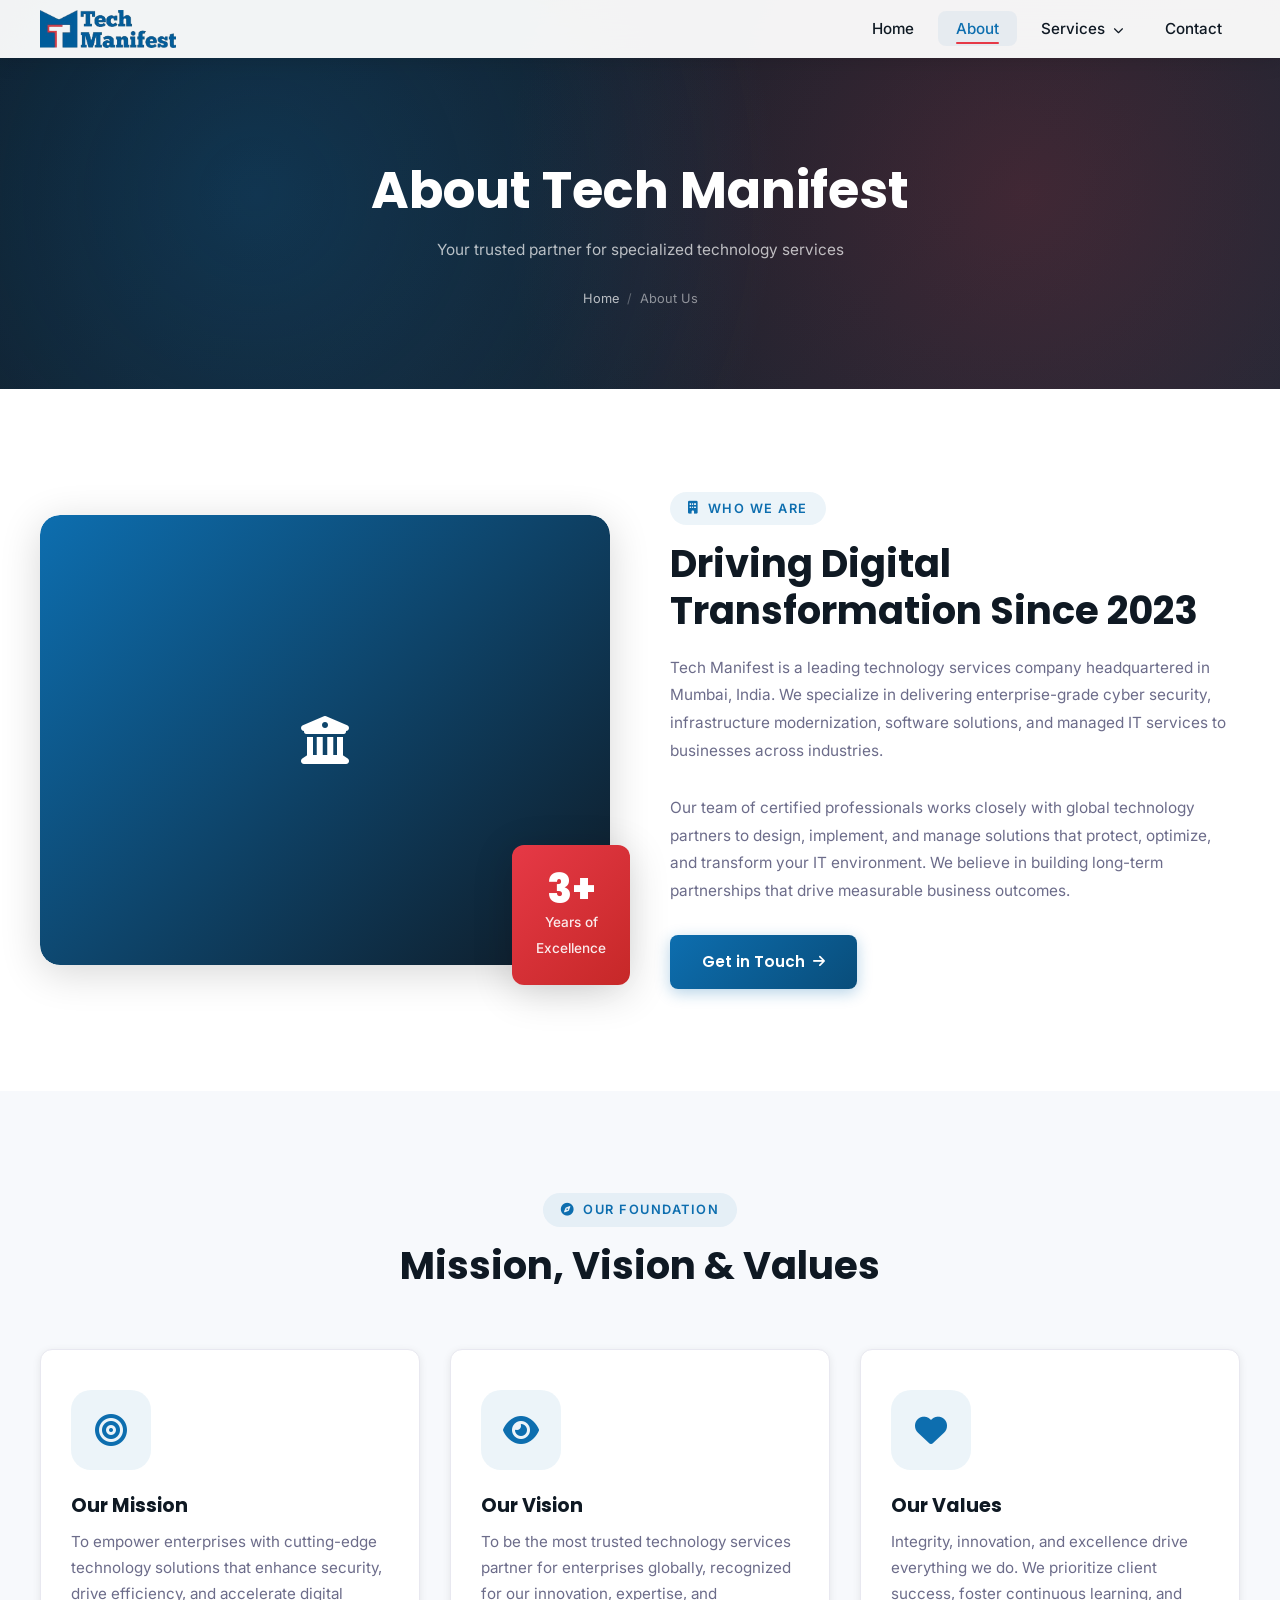
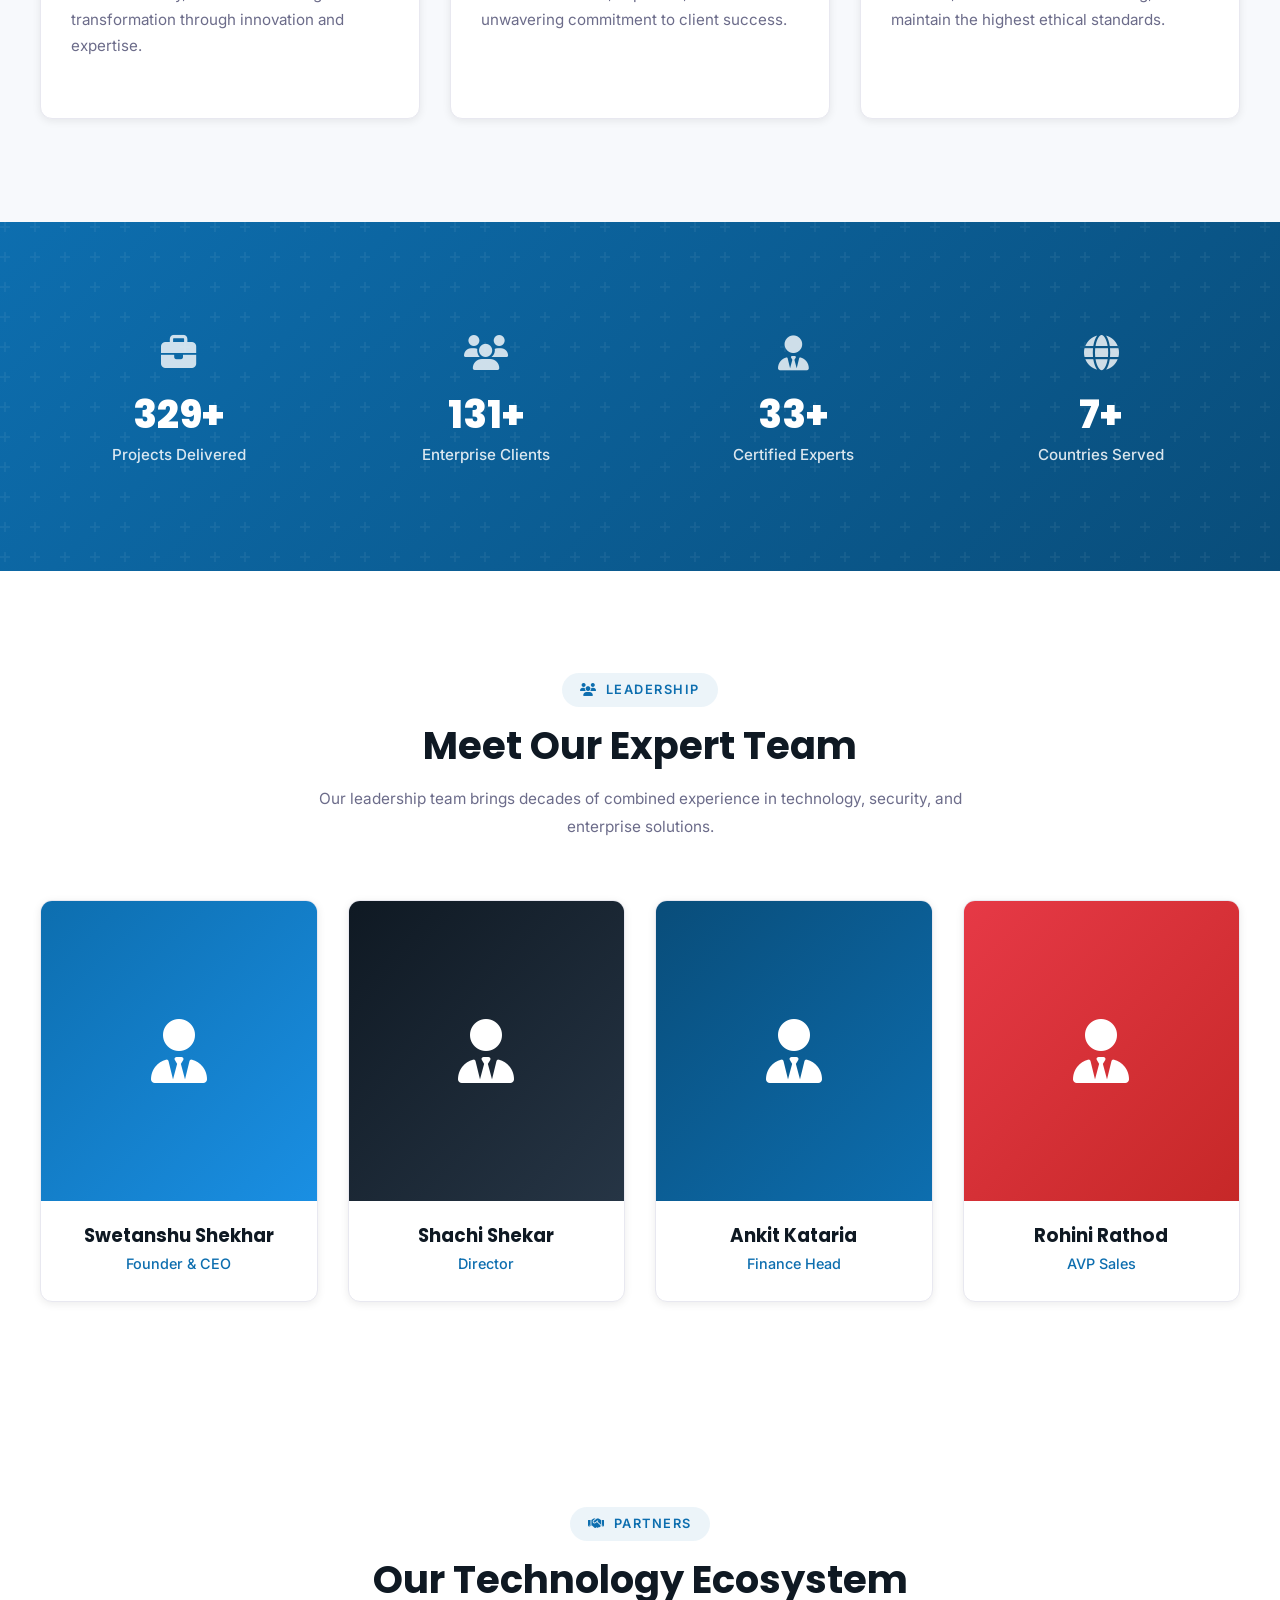
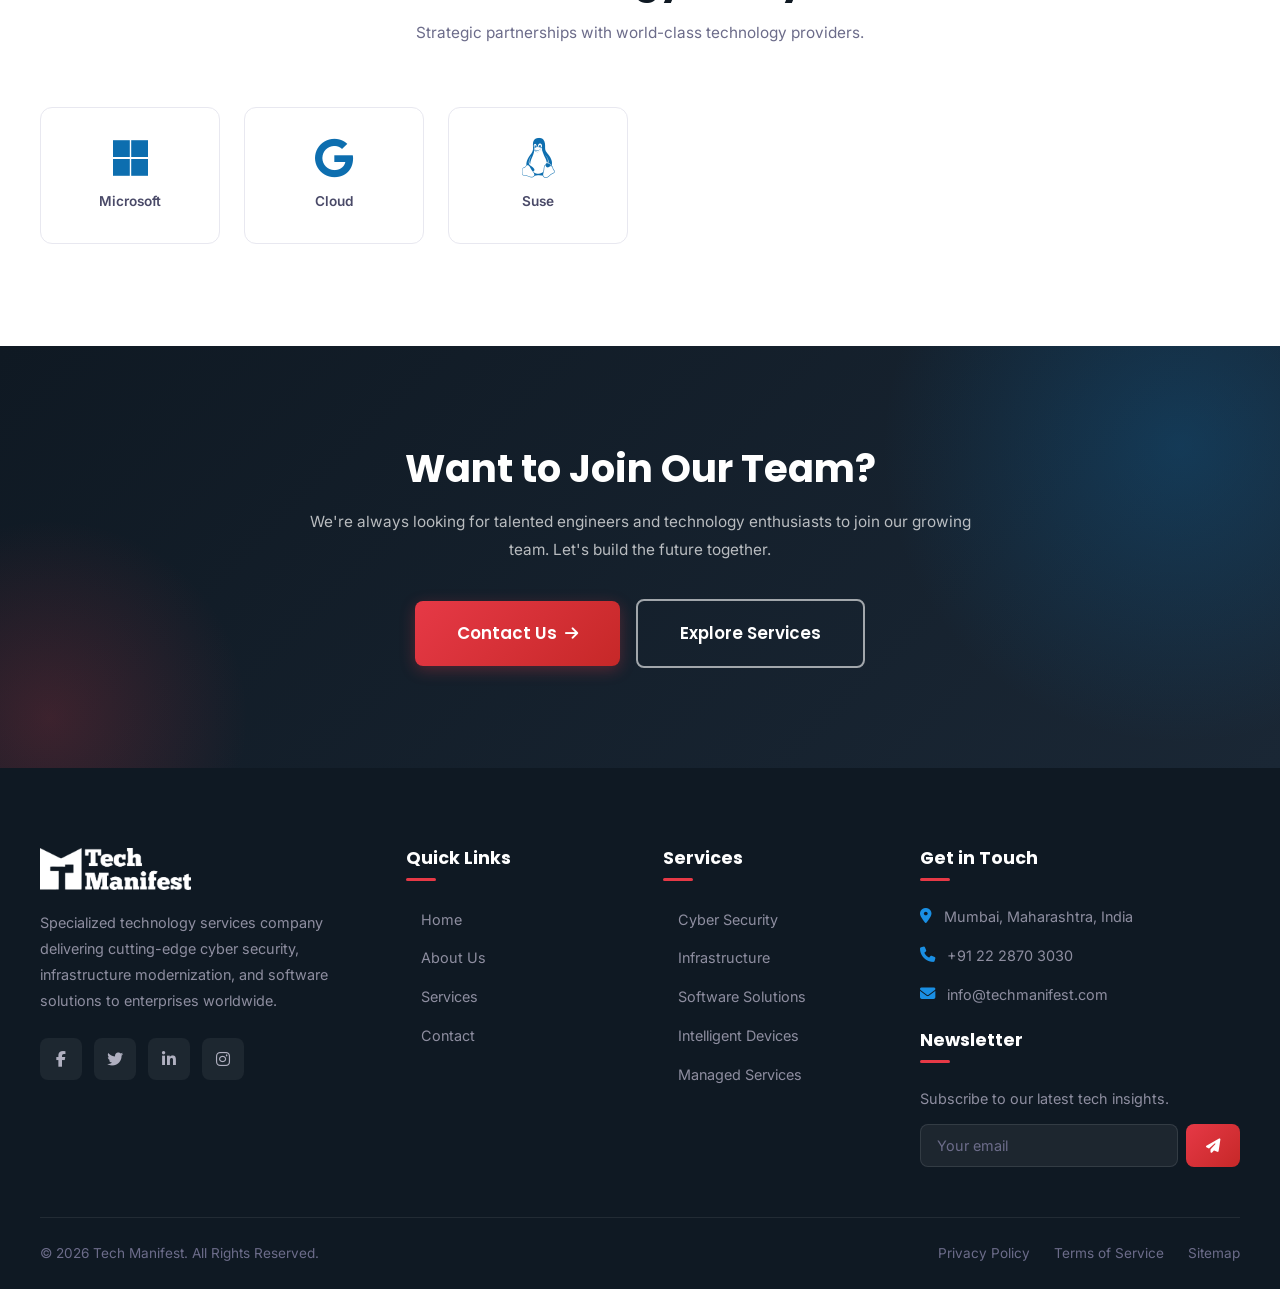
==== commit d565200c: "contact info changes" ====
--- a/about.html
+++ b/about.html
@@ -76,35 +76,16 @@
             </div>
           </div>
           <div class="experience-badge">
-            <span class="number">10+</span>
+            <span class="number">3+</span>
             <span class="label">Years of<br>Excellence</span>
           </div>
         </div>
 
         <div class="about-content reveal-right">
           <span class="section-badge"><i class="fas fa-building"></i> Who We Are</span>
-          <h2>Driving Digital Transformation Since 2014</h2>
+          <h2>Driving Digital Transformation Since 2023</h2>
           <p>Tech Manifest is a leading technology services company headquartered in Mumbai, India. We specialize in delivering enterprise-grade cyber security, infrastructure modernization, software solutions, and managed IT services to businesses across industries.</p>
           <p style="color:var(--gray-600);margin-bottom:30px;line-height:1.8;">Our team of certified professionals works closely with global technology partners to design, implement, and manage solutions that protect, optimize, and transform your IT environment. We believe in building long-term partnerships that drive measurable business outcomes.</p>
-
-          <div class="about-features">
-            <div class="about-feature">
-              <i class="fas fa-check-circle"></i>
-              <span>ISO 27001 Certified</span>
-            </div>
-            <div class="about-feature">
-              <i class="fas fa-check-circle"></i>
-              <span>CMMI Level 3 Assessed</span>
-            </div>
-            <div class="about-feature">
-              <i class="fas fa-check-circle"></i>
-              <span>Microsoft Gold Partner</span>
-            </div>
-            <div class="about-feature">
-              <i class="fas fa-check-circle"></i>
-              <span>AWS Advanced Partner</span>
-            </div>
-          </div>
 
           <a href="contact.html" class="btn btn-primary">Get in Touch <i class="fas fa-arrow-right"></i></a>
         </div>
@@ -195,8 +176,23 @@
             </div>
           </div>
           <div class="card-info">
-            <h3>Ankit Kataria</h3>
+            <h3>Swetanshu Shekhar</h3>
             <span>Founder & CEO</span>
+          </div>
+        </div>
+
+
+                        <div class="team-card reveal stagger-4">
+          <div class="card-image" style="background:linear-gradient(135deg,#0F1923,#263545);display:flex;align-items:center;justify-content:center;color:white;font-size:4rem;">
+            <i class="fas fa-user-tie"></i>
+            <div class="team-social">
+              <a href="#"><i class="fab fa-linkedin-in"></i></a>
+              <a href="#"><i class="fab fa-twitter"></i></a>
+            </div>
+          </div>
+          <div class="card-info">
+            <h3>Shachi Shekar</h3>
+            <span>Director</span>
           </div>
         </div>
 
@@ -209,10 +205,12 @@
             </div>
           </div>
           <div class="card-info">
-            <h3>Priya Sharma</h3>
-            <span>CTO</span>
-          </div>
-        </div>
+            <h3>Ankit Kataria</h3>
+            <span>Finance Head</span>
+          </div>
+        </div>
+
+
 
         <div class="team-card reveal stagger-3">
           <div class="card-image" style="background:linear-gradient(135deg,#E63946,#C62828);display:flex;align-items:center;justify-content:center;color:white;font-size:4rem;">
@@ -223,61 +221,16 @@
             </div>
           </div>
           <div class="card-info">
-            <h3>Vikram Singh</h3>
-            <span>Head of Security</span>
-          </div>
-        </div>
-
-        <div class="team-card reveal stagger-4">
-          <div class="card-image" style="background:linear-gradient(135deg,#0F1923,#263545);display:flex;align-items:center;justify-content:center;color:white;font-size:4rem;">
-            <i class="fas fa-user-tie"></i>
-            <div class="team-social">
-              <a href="#"><i class="fab fa-linkedin-in"></i></a>
-              <a href="#"><i class="fab fa-twitter"></i></a>
-            </div>
-          </div>
-          <div class="card-info">
-            <h3>Neha Gupta</h3>
-            <span>VP Operations</span>
-          </div>
-        </div>
-      </div>
-    </div>
-  </section>
-
-  <!-- ============ TIMELINE ============ -->
-  <section class="section section-gray">
-    <div class="container">
-      <div class="section-header reveal">
-        <span class="section-badge"><i class="fas fa-clock-rotate-left"></i> Timeline</span>
-        <h2>Our Journey</h2>
-        <p>A decade of growth, innovation, and building trusted technology partnerships.</p>
-      </div>
-
-      <div class="process-grid" style="max-width:900px;margin:0 auto">
-        <div class="process-step reveal stagger-1">
-          <div class="process-number" style="font-size:1rem">2014</div>
-          <h4>Founded</h4>
-          <p>Tech Manifest was established with a vision to transform enterprise IT services.</p>
-        </div>
-        <div class="process-step reveal stagger-2">
-          <div class="process-number" style="font-size:1rem">2017</div>
-          <h4>100 Clients</h4>
-          <p>Crossed 100 enterprise clients milestone with expansion into cyber security.</p>
-        </div>
-        <div class="process-step reveal stagger-3">
-          <div class="process-number" style="font-size:1rem">2020</div>
-          <h4>Cloud First</h4>
-          <p>Launched cloud-first managed services and achieved ISO 27001 certification.</p>
-        </div>
-        <div class="process-step reveal stagger-4">
-          <div class="process-number" style="font-size:1rem">2024</div>
-          <h4>500+ Projects</h4>
-          <p>Surpassed 500 projects delivered with global expansion and new partnerships.</p>
-        </div>
-      </div>
-    </div>
-  </section>
+            <h3>Rohini Rathod</h3>
+            <span>AVP Sales</span>
+          </div>
+        </div>
+
+
+      </div>
+    </div>
+  </section>
+
 
   <!-- ============ PARTNERS ============ -->
   <section class="section">
@@ -290,11 +243,9 @@
 
       <div class="tech-grid reveal">
         <div class="tech-item"><i class="fab fa-microsoft"></i><span>Microsoft</span></div>
-        <div class="tech-item"><i class="fab fa-aws"></i><span>AWS</span></div>
-        <div class="tech-item"><i class="fab fa-google"></i><span>Google Cloud</span></div>
-        <div class="tech-item"><i class="fas fa-database"></i><span>Oracle</span></div>
-        <div class="tech-item"><i class="fab fa-linux"></i><span>Red Hat</span></div>
-        <div class="tech-item"><i class="fas fa-shield-halved"></i><span>Fortinet</span></div>
+
+        <div class="tech-item"><i class="fab fa-google"></i><span>Cloud</span></div>
+        <div class="tech-item"><i class="fab fa-linux"></i><span>Suse</span></div>
       </div>
     </div>
   </section>
--- a/assets/css/style.css
+++ b/assets/css/style.css
@@ -110,6 +110,8 @@
   color: var(--gray-700);
   background-color: var(--white);
   overflow-x: hidden;
+  min-width: 100%;
+  padding-inline-end: env(safe-area-inset-right, 0px);
   -webkit-font-smoothing: antialiased;
   -moz-osx-font-smoothing: grayscale;
 }
@@ -333,7 +335,9 @@
   position: fixed;
   top: 0;
   left: 0;
+  right: 0;
   width: 100%;
+  min-width: 100%;
   z-index: var(--z-fixed);
   transition: all var(--transition-base);
   padding: 12px 0;
@@ -483,6 +487,8 @@
   cursor: pointer;
   z-index: var(--z-fixed);
   padding: 4px 0;
+  position: relative;
+  right: 0;
 }
 
 .menu-toggle span {
@@ -2015,8 +2021,8 @@
    ============================================ */
 .scroll-top {
   position: fixed;
-  bottom: 30px;
-  right: 30px;
+  bottom: calc(30px + env(safe-area-inset-bottom, 0px));
+  right: calc(30px + env(safe-area-inset-right, 0px));
   width: 50px;
   height: 50px;
   background: var(--gradient-primary);
--- a/assets/css/responsive.css
+++ b/assets/css/responsive.css
@@ -4,8 +4,13 @@
 
 /* ---------- Tablet (max-width: 1024px) ---------- */
 @media (max-width: 1024px) {
-  .grid-4 { grid-template-columns: repeat(2, 1fr); }
-  .grid-3 { grid-template-columns: repeat(2, 1fr); }
+  .grid-4 {
+    grid-template-columns: repeat(2, 1fr);
+  }
+
+  .grid-3 {
+    grid-template-columns: repeat(2, 1fr);
+  }
 
   .about-grid,
   .why-grid,
@@ -60,22 +65,45 @@
 
 /* ---------- Mobile Large (max-width: 768px) ---------- */
 @media (max-width: 768px) {
+
+  html,
+  body {
+    min-height: 100%;
+    overflow-x: hidden;
+  }
+
+  body {
+    min-height: 100vh;
+  }
+
   /* Mobile Navigation */
+  .header {
+    position: relative;
+    padding-right: 60px;
+    /* Space for menu-toggle */
+  }
+
   .nav {
     position: fixed;
     top: 0;
     right: -100%;
-    width: 85%;
-    max-width: 380px;
+    width: 320px;
+    max-height: 100vh;
     height: 100vh;
-    background: var(--dark);
+    background: linear-gradient(135deg, var(--dark) 0%, var(--dark-2) 100%);
+    backdrop-filter: blur(20px);
+    -webkit-backdrop-filter: blur(20px);
     flex-direction: column;
-    justify-content: center;
-    align-items: flex-start;
-    padding: 40px;
+    justify-content: flex-start;
+    align-items: stretch;
+    padding: 80px 30px 30px;
+    padding-bottom: calc(30px + env(safe-area-inset-bottom, 0px));
     transition: right var(--transition-base);
     z-index: var(--z-overlay);
-    box-shadow: -10px 0 40px rgba(0,0,0,0.3);
+    box-shadow: -10px 0 40px rgba(0, 0, 0, 0.5);
+    border-left: 1px solid rgba(255, 255, 255, 0.1);
+    overflow-y: auto;
+    box-sizing: border-box;
   }
 
   .nav.open {
@@ -84,39 +112,86 @@
 
   .nav-list {
     flex-direction: column;
-    align-items: flex-start;
-    gap: 4px;
+    align-items: stretch;
+    gap: 0;
     width: 100%;
+    margin-bottom: 30px;
+    flex: 1;
   }
 
   .nav-link {
-    color: var(--gray-300) !important;
+    color: var(--gray-200) !important;
     font-size: 1.1rem;
-    padding: 12px 0;
+    font-weight: 500;
+    padding: 14px 20px;
     width: 100%;
-    border-bottom: 1px solid rgba(255,255,255,0.06);
-  }
-
-  .nav-link:hover,
+    border-radius: var(--radius-md);
+    margin-bottom: 6px;
+    transition: all var(--transition-base);
+    position: relative;
+    display: flex;
+    align-items: center;
+    justify-content: space-between;
+    cursor: pointer;
+    border-left: 3px solid transparent;
+  }
+
+  .nav-link:hover {
+    color: var(--white) !important;
+    background: rgba(var(--primary-rgb), 0.15);
+    border-left-color: var(--primary);
+    transform: translateX(4px);
+  }
+
   .nav-link.active {
-    color: var(--white) !important;
+    color: var(--primary-light) !important;
+    background: rgba(var(--primary-rgb), 0.2);
+    border-left-color: var(--primary);
+    font-weight: 600;
   }
 
   .nav-link::after {
     display: none;
   }
 
+  /* Services dropdown indicator */
+  .nav-item .nav-link::after {
+    content: '▼';
+    font-size: 0.75rem;
+    transition: transform var(--transition-base);
+    color: var(--gray-500);
+    margin-left: 8px;
+  }
+
+  .nav-item.dropdown-open .nav-link {
+    color: var(--primary-light) !important;
+    background: rgba(var(--primary-rgb), 0.2);
+    border-left-color: var(--primary-light);
+  }
+
+  .nav-item.dropdown-open .nav-link::after {
+    transform: rotate(180deg) scaleX(1.2);
+    color: var(--primary-light);
+  }
+
   .nav-cta {
-    margin-left: 0;
-    margin-top: 20px;
+    margin-top: auto;
+    padding-top: 20px;
+    border-top: 1px solid rgba(255, 255, 255, 0.1);
   }
 
   .nav-cta .btn {
     width: 100%;
+    justify-content: center;
   }
 
   .menu-toggle {
     display: flex;
+    position: absolute;
+    top: 50%;
+    right: 15px;
+    transform: translateY(-50%);
+    z-index: var(--z-fixed);
   }
 
   /* Mobile overlay */
@@ -124,7 +199,7 @@
     display: block;
     position: fixed;
     inset: 0;
-    background: rgba(0,0,0,0.5);
+    background: rgba(0, 0, 0, 0.5);
     opacity: 0;
     visibility: hidden;
     transition: all var(--transition-base);
@@ -144,35 +219,85 @@
     transform: none;
     box-shadow: none;
     background: transparent;
-    padding: 0 0 0 20px;
+    padding: 8px 0 0 20px;
     display: none;
+    border-left: 2px solid var(--primary);
+    margin-left: 20px;
+    margin-top: 8px;
   }
 
   .nav-item.dropdown-open .dropdown {
     display: block;
+    animation: slideDown 0.3s ease-out;
   }
 
   .dropdown-link {
     color: var(--gray-400);
-    padding: 8px 0;
-    border-bottom: none;
+    padding: 12px 16px 12px 20px;
+    border-radius: var(--radius-sm);
+    margin-bottom: 4px;
+    transition: all var(--transition-base);
+    display: flex;
+    align-items: center;
+    gap: 12px;
+    font-size: 0.95rem;
+    cursor: pointer;
+    position: relative;
+    border-left: 2px solid transparent;
   }
 
   .dropdown-link:hover {
-    background: transparent;
+    background: rgba(var(--primary-rgb), 0.15);
     color: var(--primary-light);
+    border-left-color: var(--primary);
+    transform: translateX(4px);
+    padding-left: 18px;
+  }
+
+  .dropdown-link:active {
+    background: rgba(var(--primary-rgb), 0.25);
+    color: var(--primary);
+  }
+
+  .dropdown-link i {
+    font-size: 0.95rem;
+    color: var(--primary);
+    width: 16px;
+    text-align: center;
+    transition: all var(--transition-fast);
+  }
+
+  .dropdown-link:hover i {
+    transform: scale(1.1);
+  }
+
+  @keyframes slideDown {
+    from {
+      opacity: 0;
+      transform: translateY(-10px);
+    }
+
+    to {
+      opacity: 1;
+      transform: translateY(0);
+    }
   }
 
   /* Sections */
-  .grid-2 { grid-template-columns: 1fr; }
-  .grid-3 { grid-template-columns: 1fr; }
+  .grid-2 {
+    grid-template-columns: 1fr;
+  }
+
+  .grid-3 {
+    grid-template-columns: 1fr;
+  }
 
   .section-header {
     margin-bottom: 40px;
   }
 
   .hero {
-    min-height: 100svh;
+    min-height: calc(100svh - 80px);
   }
 
   .hero-content {
@@ -337,6 +462,12 @@
     width: 44px;
     height: 44px;
   }
+
+  .scroll-top.visible {
+    opacity: 1 !important;
+    visibility: visible !important;
+    transform: translateY(0) !important;
+  }
 }
 
 /* ---------- Large Screens (min-width: 1400px) ---------- */
@@ -359,6 +490,7 @@
 
 /* ---------- Reduced Motion ---------- */
 @media (prefers-reduced-motion: reduce) {
+
   *,
   *::before,
   *::after {
@@ -383,6 +515,7 @@
 
 /* ---------- Print Styles ---------- */
 @media print {
+
   .header,
   .footer,
   .scroll-top,
@@ -406,4 +539,4 @@
   .section {
     padding: 20px 0;
   }
-}
+}
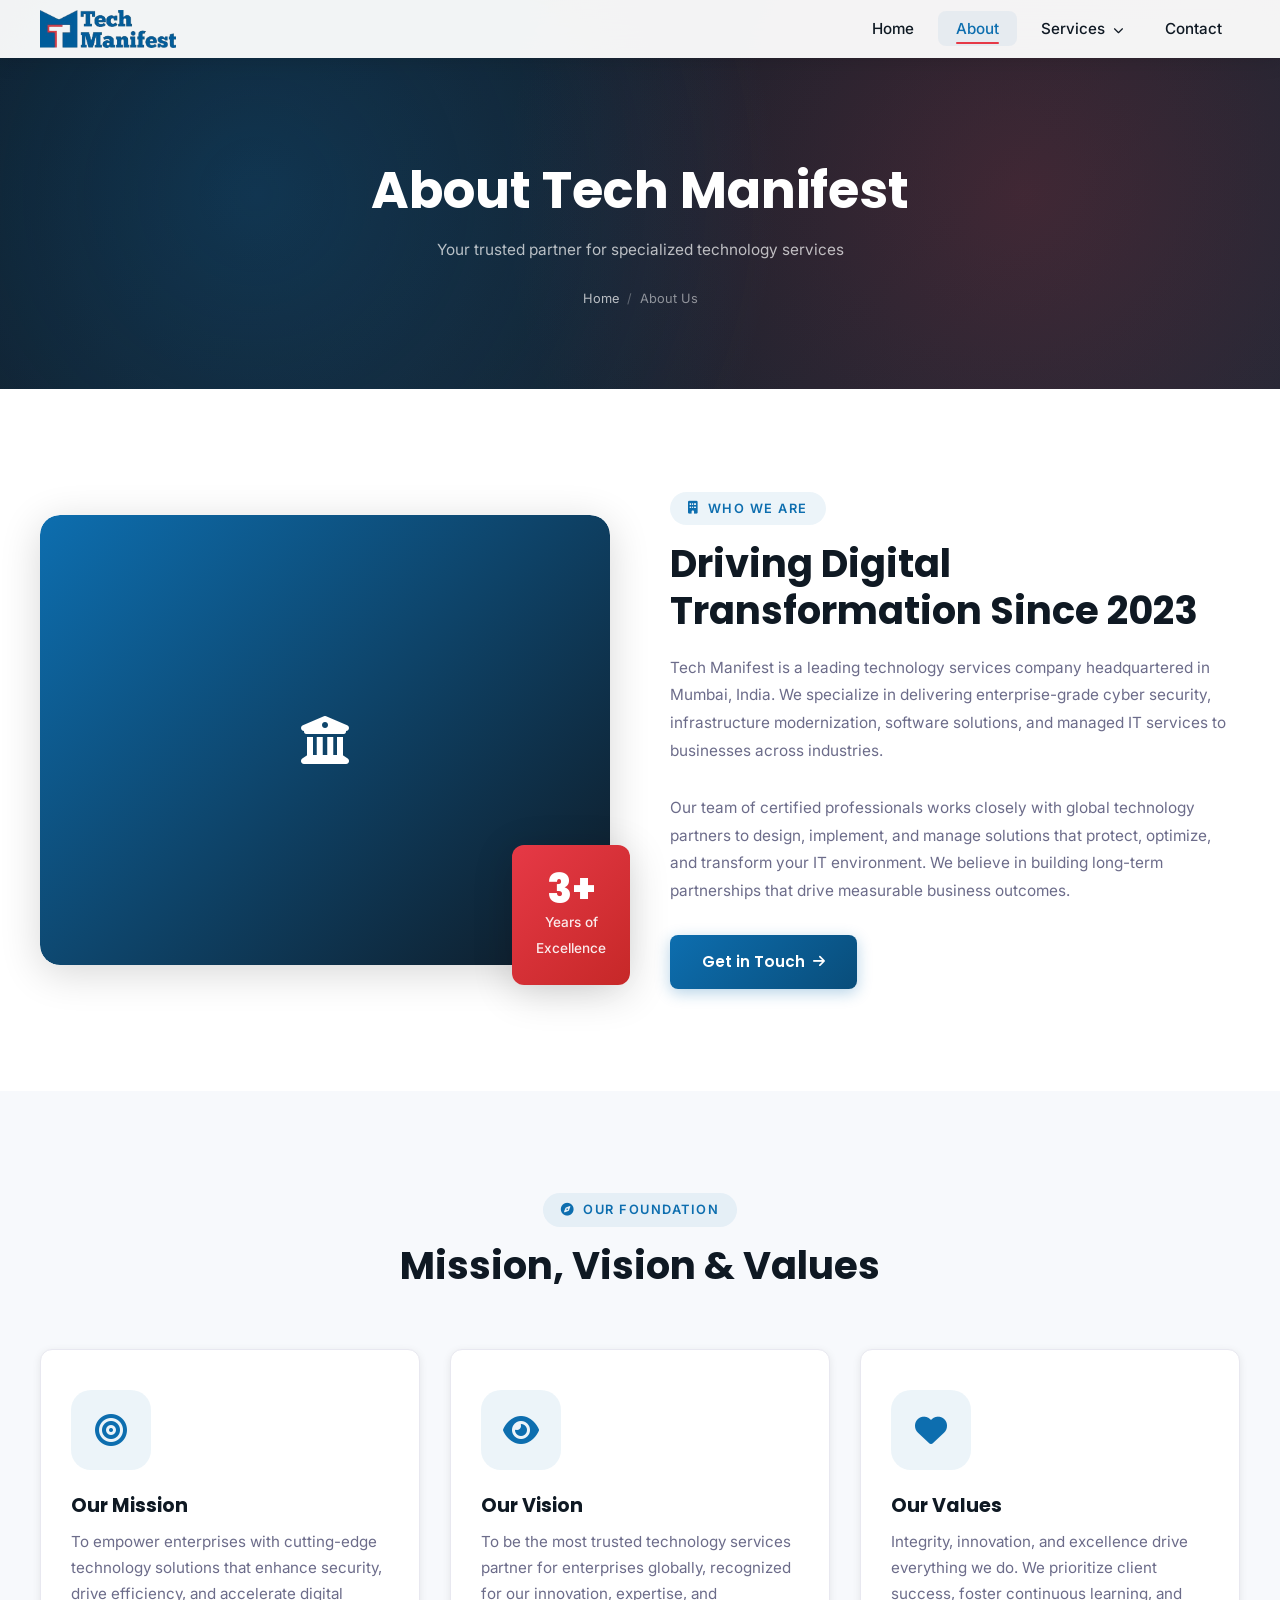
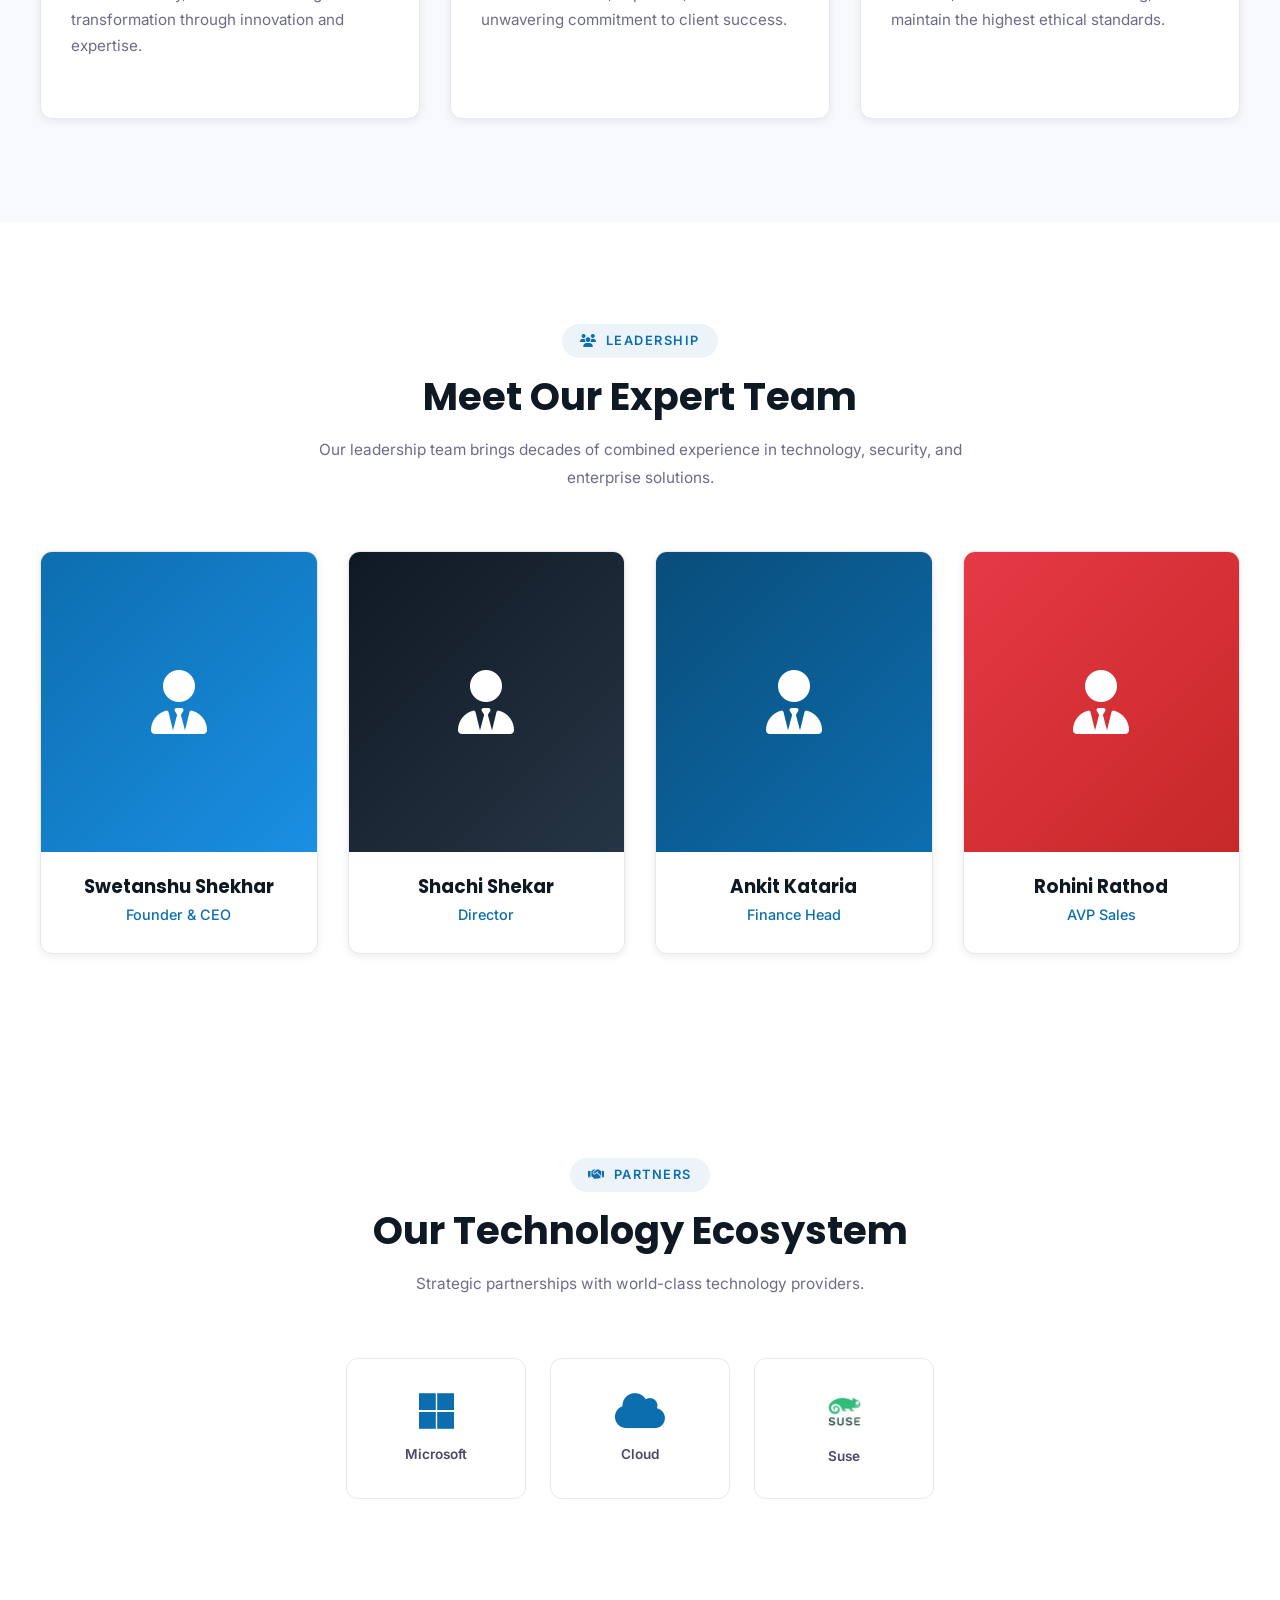
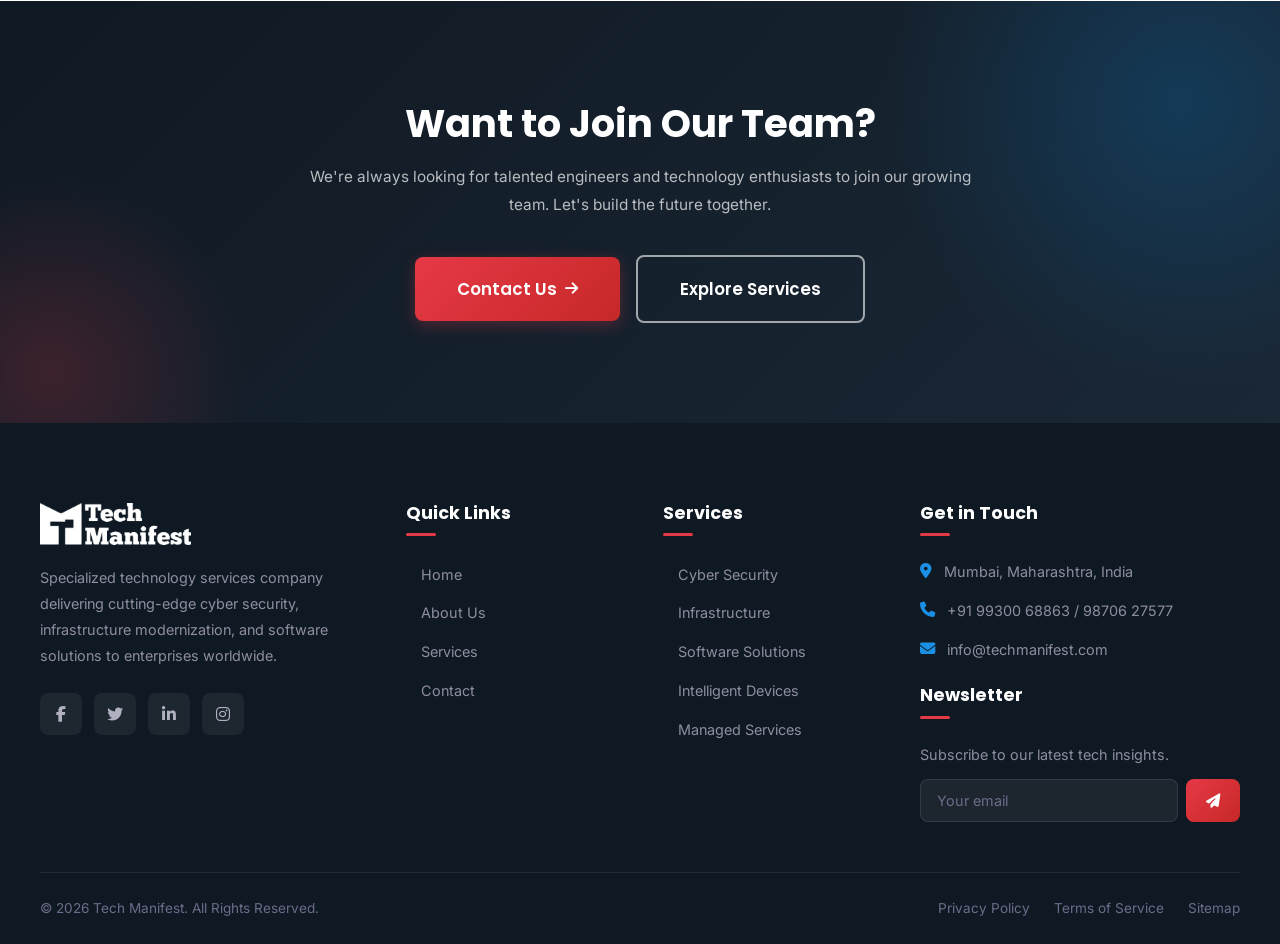
==== commit 5852bf3b: "Added all the changes as per client" ====
--- a/about.html
+++ b/about.html
@@ -129,34 +129,6 @@
     </div>
   </section>
 
-  <!-- ============ STATS ============ -->
-  <section class="section stats-section">
-    <div class="container">
-      <div class="stats-grid">
-        <div class="stat-item reveal stagger-1">
-          <div class="stat-icon"><i class="fas fa-briefcase"></i></div>
-          <div class="stat-number"><span class="counter" data-target="500">0</span>+</div>
-          <div class="stat-label">Projects Delivered</div>
-        </div>
-        <div class="stat-item reveal stagger-2">
-          <div class="stat-icon"><i class="fas fa-users"></i></div>
-          <div class="stat-number"><span class="counter" data-target="200">0</span>+</div>
-          <div class="stat-label">Enterprise Clients</div>
-        </div>
-        <div class="stat-item reveal stagger-3">
-          <div class="stat-icon"><i class="fas fa-user-tie"></i></div>
-          <div class="stat-number"><span class="counter" data-target="50">0</span>+</div>
-          <div class="stat-label">Certified Experts</div>
-        </div>
-        <div class="stat-item reveal stagger-4">
-          <div class="stat-icon"><i class="fas fa-globe"></i></div>
-          <div class="stat-number"><span class="counter" data-target="10">0</span>+</div>
-          <div class="stat-label">Countries Served</div>
-        </div>
-      </div>
-    </div>
-  </section>
-
   <!-- ============ LEADERSHIP TEAM ============ -->
   <section class="section">
     <div class="container">
@@ -244,8 +216,8 @@
       <div class="tech-grid reveal">
         <div class="tech-item"><i class="fab fa-microsoft"></i><span>Microsoft</span></div>
 
-        <div class="tech-item"><i class="fab fa-google"></i><span>Cloud</span></div>
-        <div class="tech-item"><i class="fab fa-linux"></i><span>Suse</span></div>
+        <div class="tech-item"><i class="fas fa-cloud"></i><span>Cloud</span></div>
+        <div class="tech-item"><img src="assets/images/suse.webp" alt="Suse" width="44" height="44"><span>Suse</span></div>
       </div>
     </div>
   </section>
@@ -300,7 +272,7 @@
         <div class="footer-column">
           <h4>Get in Touch</h4>
           <div class="footer-contact-item"><i class="fas fa-location-dot"></i><span>Mumbai, Maharashtra, India</span></div>
-          <div class="footer-contact-item"><i class="fas fa-phone"></i><span>+91 22 2870 3030</span></div>
+          <div class="footer-contact-item"><i class="fas fa-phone"></i><span>+91 99300 68863 / 98706 27577</span></div>
           <div class="footer-contact-item"><i class="fas fa-envelope"></i><span>info@techmanifest.com</span></div>
           <h4 style="margin-top:24px">Newsletter</h4>
           <p style="font-size:0.9rem;color:var(--gray-500);margin-bottom:12px">Subscribe to our latest tech insights.</p>
@@ -309,7 +281,7 @@
       </div>
       <div class="footer-bottom">
         <p>&copy; 2026 Tech Manifest. All Rights Reserved.</p>
-        <div class="footer-bottom-links"><a href="#">Privacy Policy</a><a href="#">Terms of Service</a><a href="sitemap.xml">Sitemap</a></div>
+        <div class="footer-bottom-links"><a href="privacy-policy.html">Privacy Policy</a><a href="terms-of-service.html">Terms of Service</a><a href="sitemap.html">Sitemap</a></div>
       </div>
     </div>
   </footer>
--- a/assets/css/style.css
+++ b/assets/css/style.css
@@ -809,6 +809,80 @@
   flex-wrap: wrap;
 }
 
+/* Compact hero variant for homepage */
+.hero-content-compact {
+  max-width: 760px;
+  padding-top: clamp(32px, 6vh, 72px);
+}
+
+.hero-content-compact .hero-badge {
+  padding: 7px 18px;
+  margin-top: 6px;
+  margin-bottom: 16px;
+  font-size: 0.8rem;
+  letter-spacing: 0.6px;
+  animation: badgeDrift 4.5s ease-in-out infinite;
+}
+
+.hero-content-compact h1 {
+  font-size: clamp(2rem, 4.2vw, 3.4rem);
+  margin-bottom: 16px;
+  line-height: 1.12;
+  letter-spacing: -0.6px;
+  min-height: 2.3em;
+}
+
+.hero-content-compact h1 .highlight {
+  display: inline-block;
+  white-space: nowrap;
+  min-width: 17ch;
+  vertical-align: baseline;
+  background-size: 200% 200%;
+  animation: heroHighlightShift 6s ease-in-out infinite;
+}
+
+.hero-content-compact p {
+  font-size: clamp(0.95rem, 1.2vw, 1.06rem);
+  max-width: 560px;
+  margin-bottom: 28px;
+  line-height: 1.65;
+  color: rgba(255, 255, 255, 0.86);
+}
+
+.hero-buttons-compact {
+  gap: 12px;
+}
+
+.hero-buttons-compact .btn {
+  padding: 14px 30px;
+  font-size: 0.95rem;
+}
+
+@keyframes badgeDrift {
+  0%,
+  100% {
+    transform: translateY(0);
+  }
+
+  50% {
+    transform: translateY(-4px);
+  }
+}
+
+@keyframes heroHighlightShift {
+  0% {
+    background-position: 0% 50%;
+  }
+
+  50% {
+    background-position: 100% 50%;
+  }
+
+  100% {
+    background-position: 0% 50%;
+  }
+}
+
 .hero-scroll {
   position: absolute;
   bottom: 40px;
@@ -1965,7 +2039,8 @@
    ============================================ */
 .tech-grid {
   display: grid;
-  grid-template-columns: repeat(6, 1fr);
+  grid-template-columns: repeat(auto-fit, minmax(150px, 180px));
+  justify-content: center;
   gap: 24px;
 }
 
@@ -1974,6 +2049,8 @@
   flex-direction: column;
   align-items: center;
   justify-content: center;
+  width: 100%;
+  max-width: 180px;
   padding: 30px 20px;
   background: var(--white);
   border-radius: var(--radius-md);
@@ -1991,6 +2068,13 @@
 .tech-item i {
   font-size: 2.5rem;
   color: var(--primary);
+  margin-bottom: 12px;
+}
+
+.tech-item img {
+  width: 44px;
+  height: 44px;
+  object-fit: contain;
   margin-bottom: 12px;
 }
 
--- a/assets/css/responsive.css
+++ b/assets/css/responsive.css
@@ -6,6 +6,197 @@
 @media (max-width: 1024px) {
   .grid-4 {
     grid-template-columns: repeat(2, 1fr);
+  }
+
+  .header {
+    position: relative;
+    padding-right: 60px;
+    z-index: var(--z-modal);
+  }
+
+  .nav {
+    position: fixed;
+    top: 0;
+    right: -100%;
+    width: min(320px, 86vw);
+    max-height: 100vh;
+    height: 100vh;
+    background: linear-gradient(135deg, var(--dark) 0%, var(--dark-2) 100%);
+    backdrop-filter: blur(20px);
+    -webkit-backdrop-filter: blur(20px);
+    flex-direction: column;
+    justify-content: flex-start;
+    align-items: stretch;
+    padding: 80px 30px 30px;
+    padding-bottom: calc(30px + env(safe-area-inset-bottom, 0px));
+    transition: right var(--transition-base);
+    z-index: var(--z-overlay);
+    box-shadow: -10px 0 40px rgba(0, 0, 0, 0.5);
+    border-left: 1px solid rgba(255, 255, 255, 0.1);
+    overflow-y: auto;
+    box-sizing: border-box;
+  }
+
+  .nav.open {
+    right: 0;
+  }
+
+  .nav-list {
+    flex-direction: column;
+    align-items: stretch;
+    gap: 0;
+    width: 100%;
+    margin-bottom: 30px;
+    flex: 1;
+  }
+
+  .nav-link {
+    color: var(--gray-200) !important;
+    font-size: 1.1rem;
+    font-weight: 500;
+    padding: 14px 20px;
+    width: 100%;
+    border-radius: var(--radius-md);
+    margin-bottom: 6px;
+    transition: all var(--transition-base);
+    position: relative;
+    display: flex;
+    align-items: center;
+    justify-content: space-between;
+    cursor: pointer;
+    border-left: 3px solid transparent;
+  }
+
+  .nav-link:hover {
+    color: var(--white) !important;
+    background: rgba(var(--primary-rgb), 0.15);
+    border-left-color: var(--primary);
+    transform: translateX(4px);
+  }
+
+  .nav-link.active {
+    color: var(--primary-light) !important;
+    background: rgba(var(--primary-rgb), 0.2);
+    border-left-color: var(--primary);
+    font-weight: 600;
+  }
+
+  .nav-link::after {
+    display: none;
+  }
+
+  .nav-item .nav-link::after {
+    content: '▼';
+    font-size: 0.75rem;
+    transition: transform var(--transition-base);
+    color: var(--gray-500);
+    margin-left: 8px;
+  }
+
+  .nav-item.dropdown-open .nav-link {
+    color: var(--primary-light) !important;
+    background: rgba(var(--primary-rgb), 0.2);
+    border-left-color: var(--primary-light);
+  }
+
+  .nav-item.dropdown-open .nav-link::after {
+    transform: rotate(180deg) scaleX(1.2);
+    color: var(--primary-light);
+  }
+
+  .nav-cta {
+    margin-top: auto;
+    padding-top: 20px;
+    border-top: 1px solid rgba(255, 255, 255, 0.1);
+  }
+
+  .nav-cta .btn {
+    width: 100%;
+    justify-content: center;
+  }
+
+  .menu-toggle {
+    display: flex;
+    position: absolute;
+    top: 50%;
+    right: 15px;
+    transform: translateY(-50%);
+    z-index: var(--z-fixed);
+  }
+
+  .nav-overlay {
+    display: block;
+    position: fixed;
+    inset: 0;
+    background: rgba(0, 0, 0, 0.5);
+    opacity: 0;
+    visibility: hidden;
+    transition: all var(--transition-base);
+    z-index: calc(var(--z-overlay) - 1);
+  }
+
+  .nav-overlay.active {
+    opacity: 1;
+    visibility: visible;
+  }
+
+  .nav-item .dropdown {
+    position: static;
+    opacity: 1;
+    visibility: visible;
+    transform: none;
+    box-shadow: none;
+    background: transparent;
+    padding: 8px 0 0 20px;
+    display: none;
+    border-left: 2px solid var(--primary);
+    margin-left: 20px;
+    margin-top: 8px;
+  }
+
+  .nav-item.dropdown-open .dropdown {
+    display: block;
+    animation: slideDown 0.3s ease-out;
+  }
+
+  .dropdown-link {
+    color: var(--gray-400);
+    padding: 12px 16px 12px 20px;
+    border-radius: var(--radius-sm);
+    margin-bottom: 4px;
+    transition: all var(--transition-base);
+    display: flex;
+    align-items: center;
+    gap: 12px;
+    font-size: 0.95rem;
+    cursor: pointer;
+    position: relative;
+    border-left: 2px solid transparent;
+  }
+
+  .dropdown-link:hover {
+    background: rgba(var(--primary-rgb), 0.15);
+    color: var(--primary-light);
+    border-left-color: var(--primary);
+    transform: translateX(4px);
+    padding-left: 18px;
+  }
+
+  .dropdown-link:active {
+    background: rgba(var(--primary-rgb), 0.25);
+    color: var(--primary);
+  }
+
+  .dropdown-link i {
+    font-size: 0.95rem;
+    color: var(--primary);
+    width: 16px;
+    text-align: center;
+    transition: all var(--transition-fast);
+  }
+
+  .dropdown-link:hover i {
+    transform: scale(1.1);
   }
 
   .grid-3 {
@@ -47,7 +238,8 @@
   }
 
   .tech-grid {
-    grid-template-columns: repeat(4, 1fr);
+    grid-template-columns: repeat(auto-fit, minmax(140px, 170px));
+    justify-content: center;
   }
 
   .hero h1 {
@@ -345,7 +537,8 @@
   }
 
   .tech-grid {
-    grid-template-columns: repeat(3, 1fr);
+    grid-template-columns: repeat(auto-fit, minmax(120px, 1fr));
+    justify-content: center;
   }
 
   .stats-grid {
@@ -417,8 +610,9 @@
   }
 
   .tech-grid {
-    grid-template-columns: repeat(2, 1fr);
+    grid-template-columns: repeat(auto-fit, minmax(110px, 1fr));
     gap: 16px;
+    justify-content: center;
   }
 
   .tech-item {
@@ -467,6 +661,45 @@
     opacity: 1 !important;
     visibility: visible !important;
     transform: translateY(0) !important;
+  }
+}
+
+/* ---------- Responsive Nav Layer Safety ---------- */
+@media (max-width: 1024px) {
+  .header {
+    z-index: var(--z-modal);
+  }
+
+  .nav {
+    z-index: calc(var(--z-modal) + 1);
+  }
+
+  .menu-toggle {
+    z-index: calc(var(--z-modal) + 2);
+  }
+
+  .nav-overlay {
+    pointer-events: none;
+  }
+
+  .nav-overlay.active {
+    pointer-events: auto;
+  }
+
+  .menu-toggle,
+  .nav-link,
+  .dropdown-link {
+    touch-action: manipulation;
+    -webkit-tap-highlight-color: transparent;
+  }
+
+  .nav-link:hover,
+  .dropdown-link:hover {
+    transform: none;
+  }
+
+  .dropdown-link:hover {
+    padding-left: 20px;
   }
 }
 
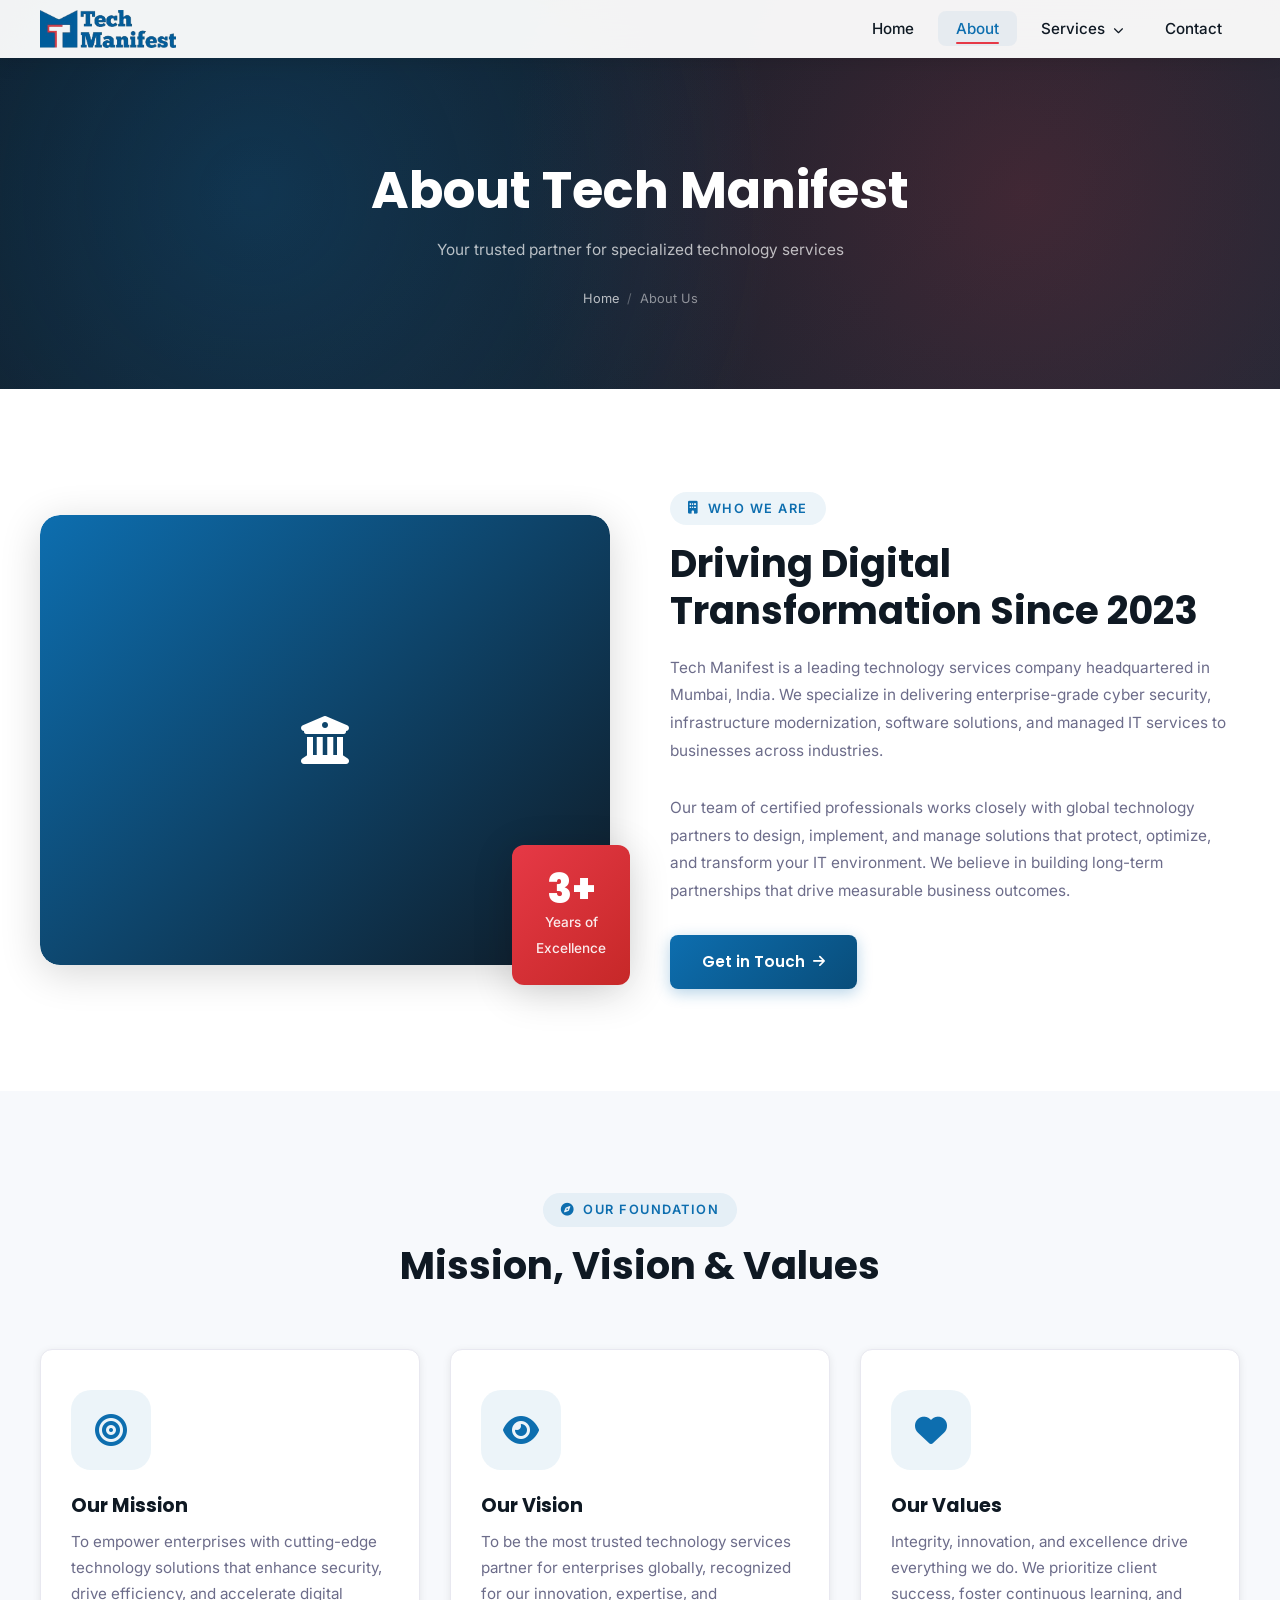
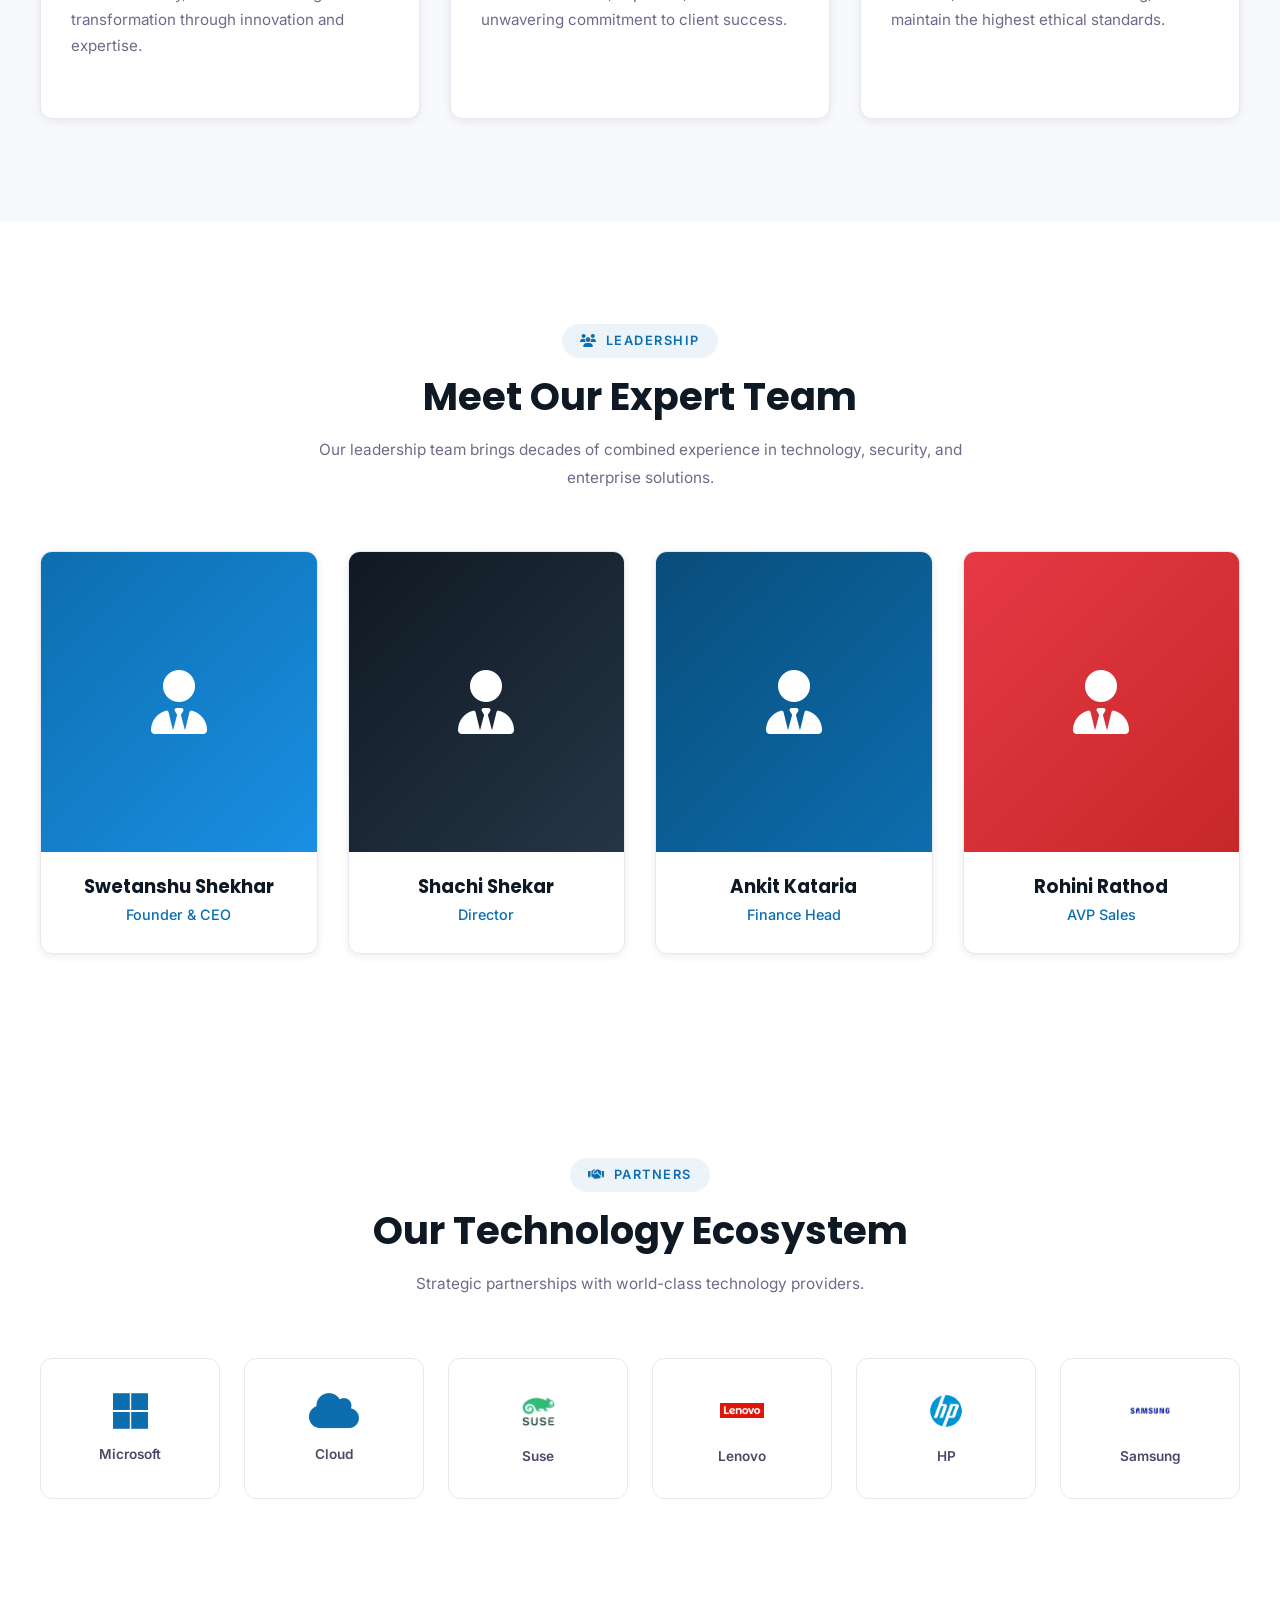
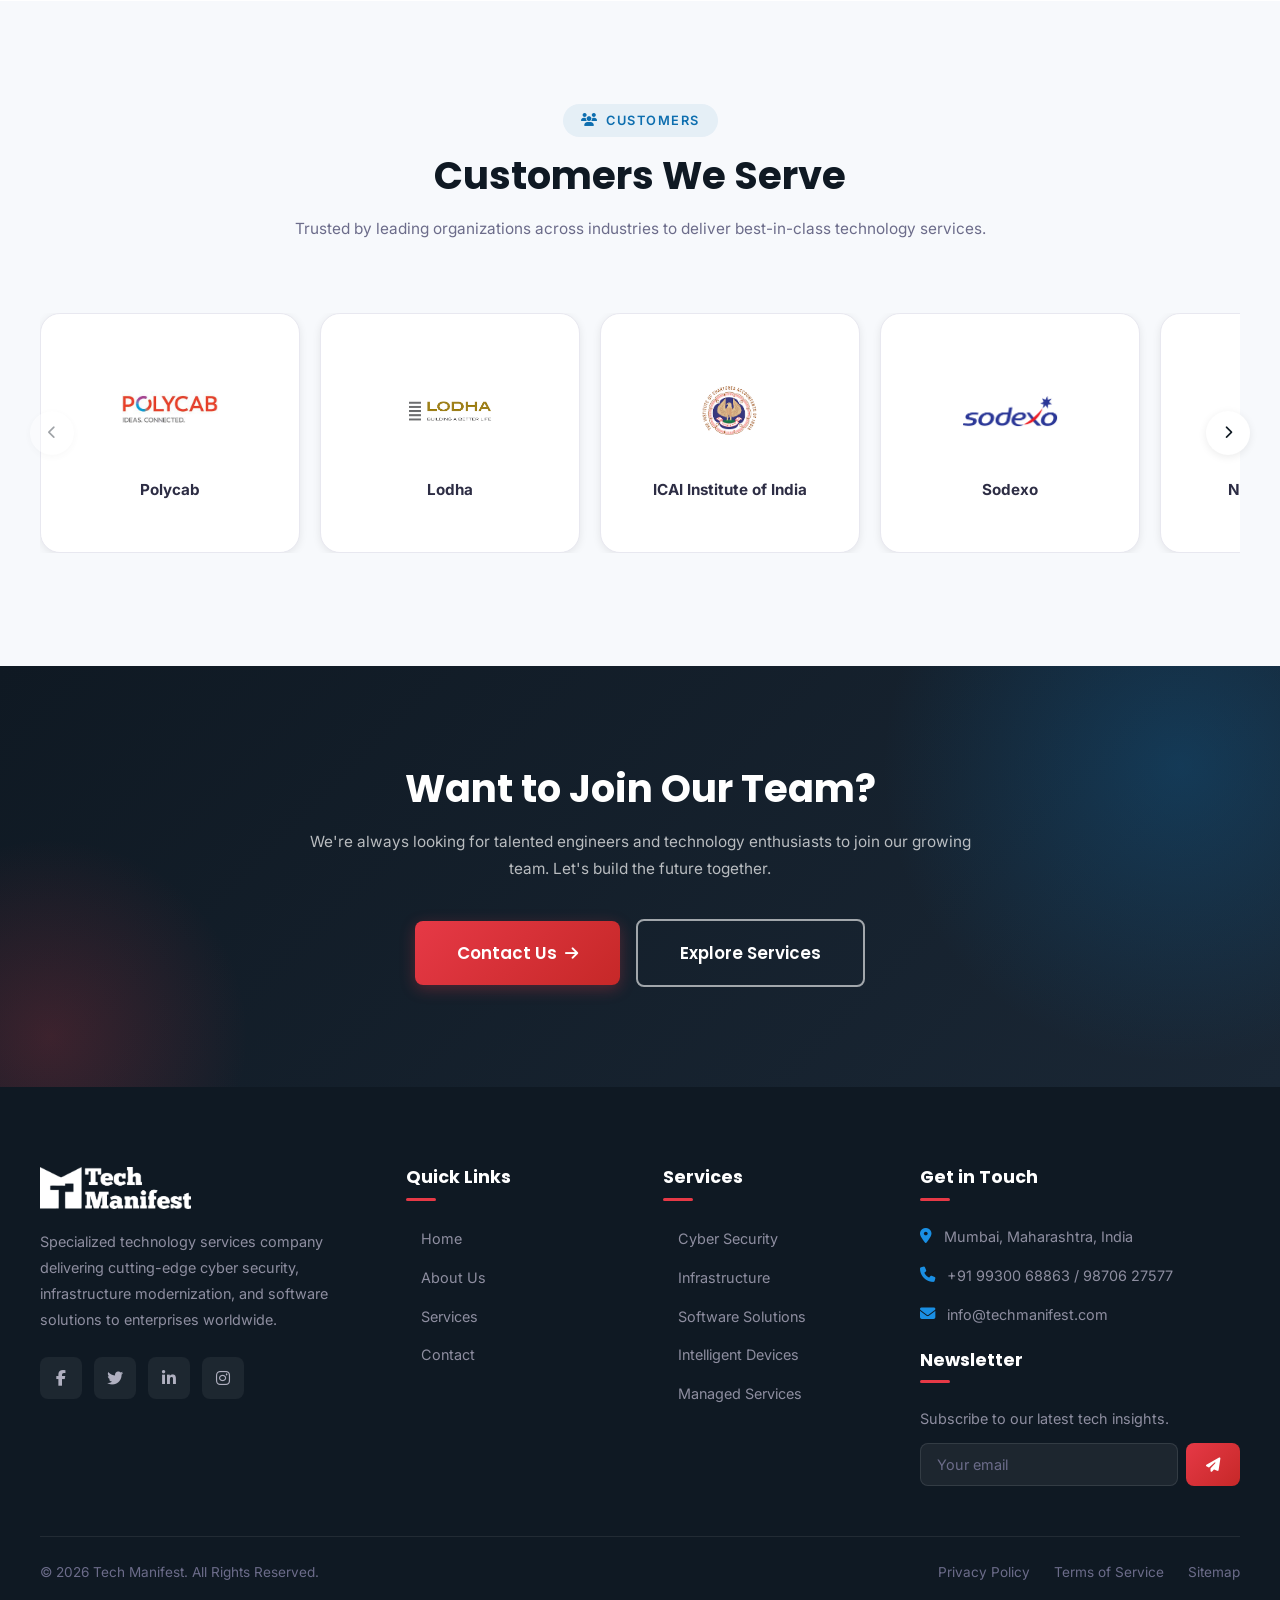
==== commit 9d1cb64f: "Added the customer and partner logos" ====
--- a/about.html
+++ b/about.html
@@ -218,6 +218,100 @@
 
         <div class="tech-item"><i class="fas fa-cloud"></i><span>Cloud</span></div>
         <div class="tech-item"><img src="assets/images/suse.webp" alt="Suse" width="44" height="44"><span>Suse</span></div>
+                <div class="tech-item">
+          <img src="assets/images/lenovo.png" alt="Lenovo" width="44" height="44">
+          <span>Lenovo</span>
+        </div>
+
+        <div class="tech-item">
+          <img src="assets/images/hp.png" alt="HP" width="44" height="44">
+          <span>HP</span>
+        </div>
+
+        <div class="tech-item">
+          <img src="assets/images/samsung.png" alt="Samsung" width="44" height="44">
+          <span>Samsung</span>
+        </div>
+      </div>
+    </div>
+  </section>
+
+  <!-- ============ CUSTOMERS ============ -->
+  <section class="section section-gray">
+    <div class="container">
+      <div class="section-header reveal">
+        <span class="section-badge"><i class="fas fa-users"></i> Customers</span>
+        <h2>Customers We Serve</h2>
+        <p>Trusted by leading organizations across industries to deliver best-in-class technology services.</p>
+      </div>
+
+      <div class="customer-carousel reveal">
+        <button type="button" class="carousel-control prev" aria-label="Previous customer">
+          <i class="fas fa-chevron-left"></i>
+        </button>
+        <div class="carousel-track-wrapper">
+          <div class="carousel-track">
+            <div class="carousel-slide">
+              <div class="customer-card">
+                <div class="customer-logo">
+                  <img src="assets/images/polycab.jpeg" alt="Polycab logo">
+                </div>
+                <span>Polycab</span>
+              </div>
+            </div>
+            <div class="carousel-slide">
+              <div class="customer-card">
+                <div class="customer-logo">
+                  <img src="assets/images/lodha.png" alt="Lodha logo">
+                </div>
+                <span>Lodha</span>
+              </div>
+            </div>
+            <div class="carousel-slide">
+              <div class="customer-card">
+                <div class="customer-logo">
+                  <img src="assets/images/icai.png" alt="ICAI Institute of India logo">
+                </div>
+                <span>ICAI Institute of India</span>
+              </div>
+            </div>
+            <div class="carousel-slide">
+              <div class="customer-card">
+                <div class="customer-logo">
+                  <img src="assets/images/sodexo.png" alt="Sodexo logo">
+                </div>
+                <span>Sodexo</span>
+              </div>
+            </div>
+            <div class="carousel-slide">
+              <div class="customer-card">
+                <div class="customer-logo">
+                  <img src="assets/images/nirma-university.jpeg" alt="Nirma University logo">
+                </div>
+                <span>Nirma University</span>
+              </div>
+            </div>
+            <div class="carousel-slide">
+              <div class="customer-card">
+                <div class="customer-logo">
+                  <img src="assets/images/parul-university.png" alt="Parul University logo">
+                </div>
+                <span>Parul University</span>
+              </div>
+            </div>
+            <div class="carousel-slide">
+              <div class="customer-card">
+                <div class="customer-logo">
+                  <img src="assets/images/bornito-design.png" alt="Bornito Design logo">
+                </div>
+                <span>Bornito Design</span>
+              </div>
+            </div>
+          </div>
+        </div>
+        <button type="button" class="carousel-control next" aria-label="Next customer">
+          <i class="fas fa-chevron-right"></i>
+        </button>
       </div>
     </div>
   </section>
--- a/assets/css/style.css
+++ b/assets/css/style.css
@@ -859,6 +859,7 @@
 }
 
 @keyframes badgeDrift {
+
   0%,
   100% {
     transform: translateY(0);
@@ -2082,6 +2083,133 @@
   font-size: 0.85rem;
   font-weight: 600;
   color: var(--gray-700);
+}
+
+.customer-carousel {
+  position: relative;
+}
+
+.customer-carousel .carousel-track-wrapper {
+  overflow: hidden;
+  padding: 10px 0;
+}
+
+.customer-carousel .carousel-track {
+  display: flex;
+  gap: 20px;
+  overflow-x: auto;
+  scroll-snap-type: x mandatory;
+  scroll-behavior: smooth;
+  -webkit-overflow-scrolling: touch;
+}
+
+.customer-carousel .carousel-track::-webkit-scrollbar {
+  display: none;
+}
+
+.customer-carousel .carousel-slide {
+  scroll-snap-align: start;
+  min-width: min(260px, 100%);
+}
+
+.customer-card {
+  display: flex;
+  flex-direction: column;
+  align-items: center;
+  justify-content: center;
+  min-height: 240px;
+  padding: 28px 24px;
+  border-radius: var(--radius-lg);
+  background: var(--white);
+  border: 1px solid var(--gray-200);
+  box-shadow: var(--shadow-sm);
+  text-align: center;
+  transition: transform var(--transition-base), border-color var(--transition-base), box-shadow var(--transition-base);
+}
+
+.customer-card:hover {
+  transform: translateY(-4px);
+  border-color: rgba(var(--primary-rgb), 0.2);
+  box-shadow: var(--shadow-md);
+}
+
+.customer-logo {
+  width: 96px;
+  height: 96px;
+  margin-bottom: 18px;
+  display: flex;
+  align-items: center;
+  justify-content: center;
+}
+
+.customer-logo img {
+  width: 100%;
+  height: 100%;
+  object-fit: contain;
+}
+
+.customer-card span {
+  font-size: 0.95rem;
+  font-weight: 700;
+  color: var(--gray-800);
+}
+
+.carousel-control {
+  position: absolute;
+  top: 50%;
+  transform: translateY(-50%);
+  width: 44px;
+  height: 44px;
+  border: none;
+  border-radius: 50%;
+  background: var(--white);
+  box-shadow: var(--shadow-sm);
+  color: var(--dark);
+  display: inline-flex;
+  align-items: center;
+  justify-content: center;
+  cursor: pointer;
+  transition: all var(--transition-base);
+  z-index: 1;
+}
+
+.carousel-control:hover {
+  transform: translateY(-50%) scale(1.05);
+}
+
+.carousel-control.prev {
+  left: -10px;
+}
+
+.carousel-control.next {
+  right: -10px;
+}
+
+.carousel-control:disabled {
+  opacity: 0.4;
+  cursor: not-allowed;
+}
+
+@media (max-width: 900px) {
+  .customer-card {
+    min-height: 220px;
+  }
+
+  .customer-logo {
+    width: 72px;
+    height: 72px;
+    font-size: 1.25rem;
+  }
+}
+
+@media (max-width: 680px) {
+  .carousel-control.prev {
+    left: 4px;
+  }
+
+  .carousel-control.next {
+    right: 4px;
+  }
 }
 
 /* ============================================
@@ -2313,4 +2441,11 @@
 
 .stagger-6 {
   transition-delay: 0.6s;
+}
+
+.tech-item img {
+  width: 44px;
+  height: 44px;
+  object-fit: contain;
+  background: transparent;
 }
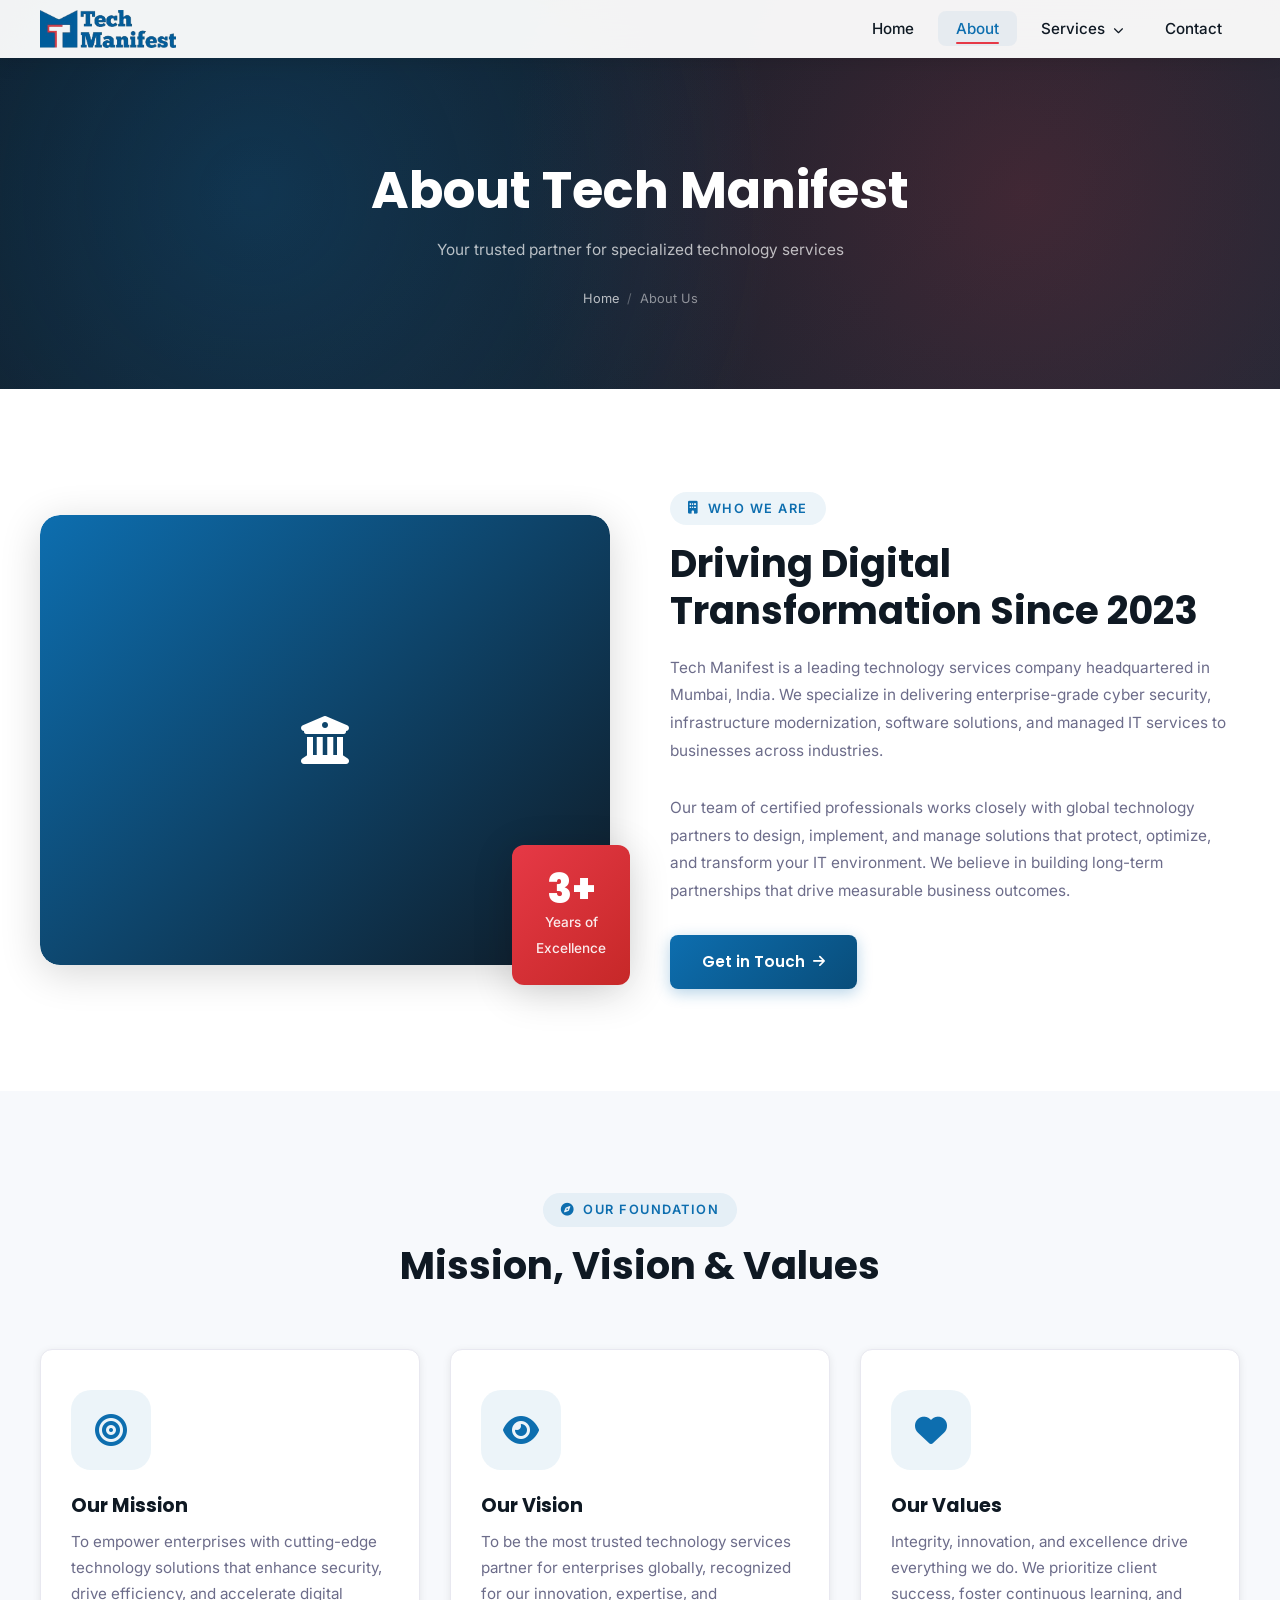
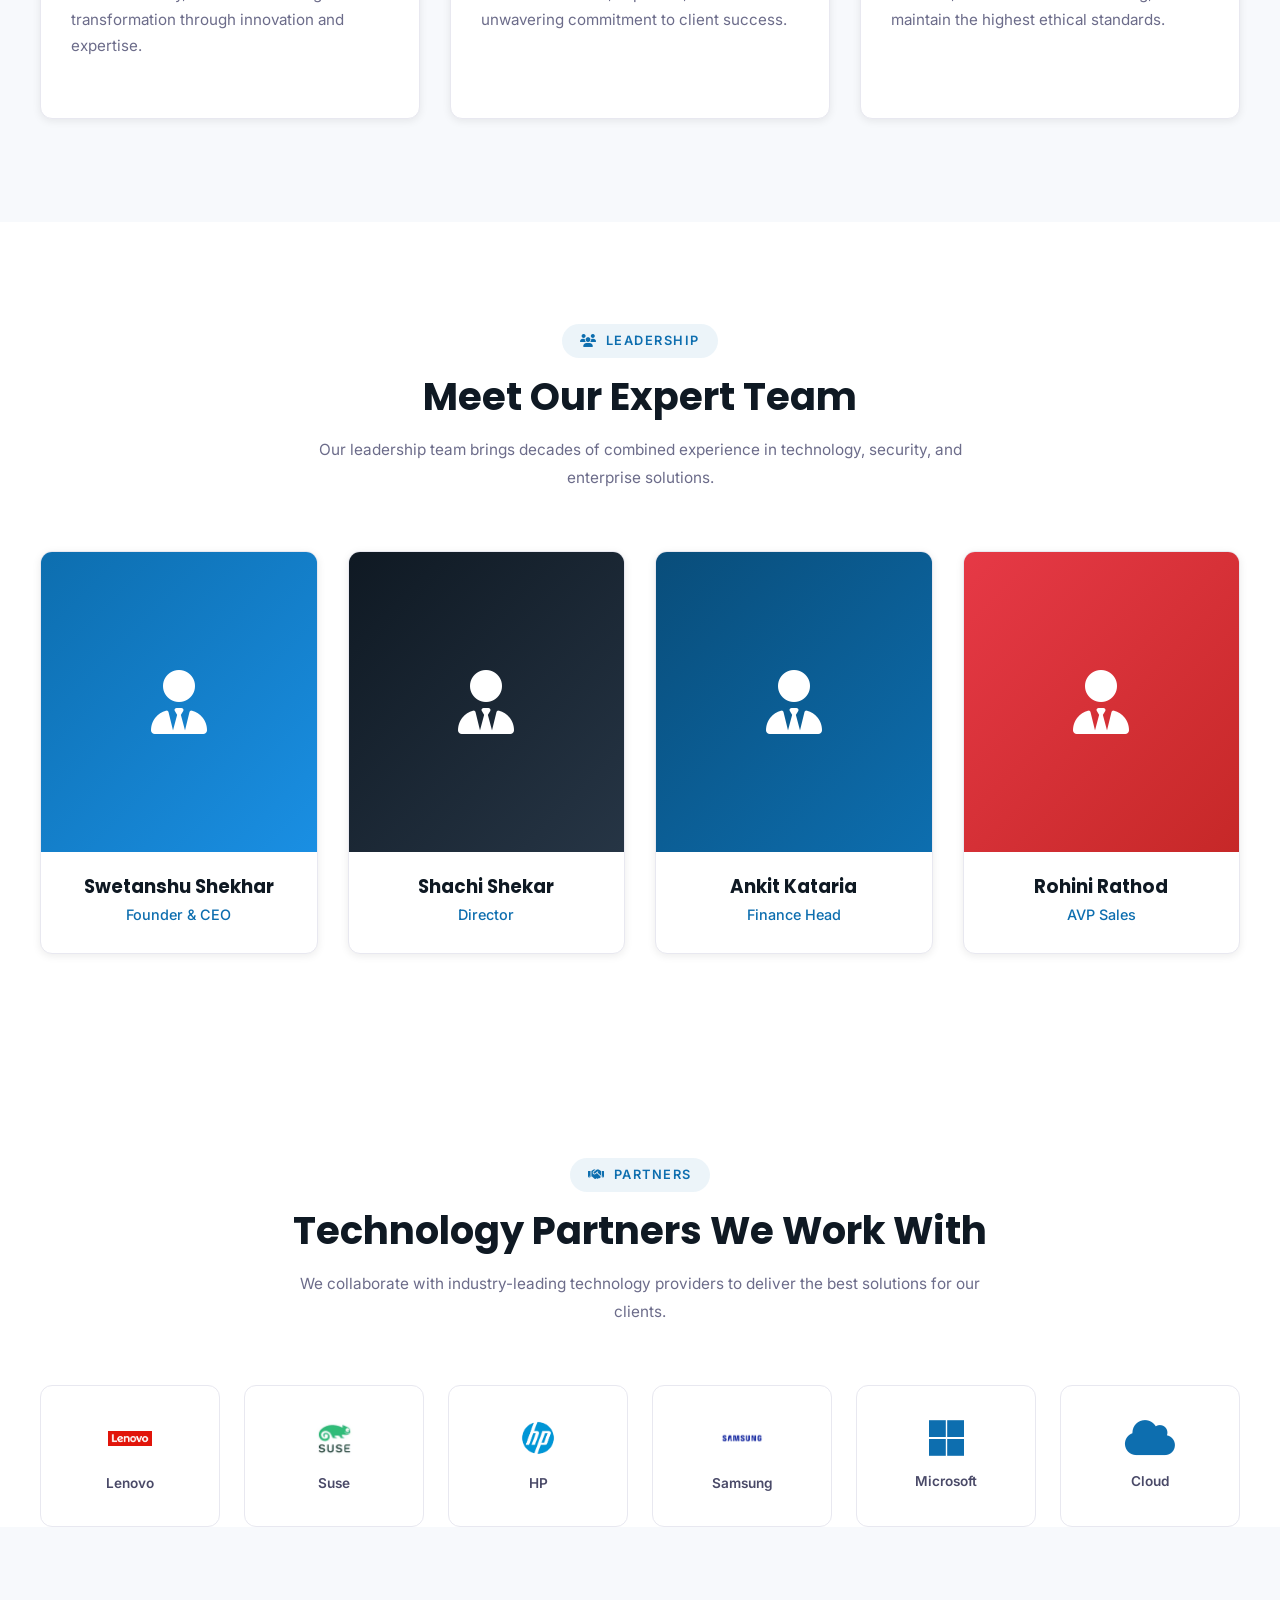
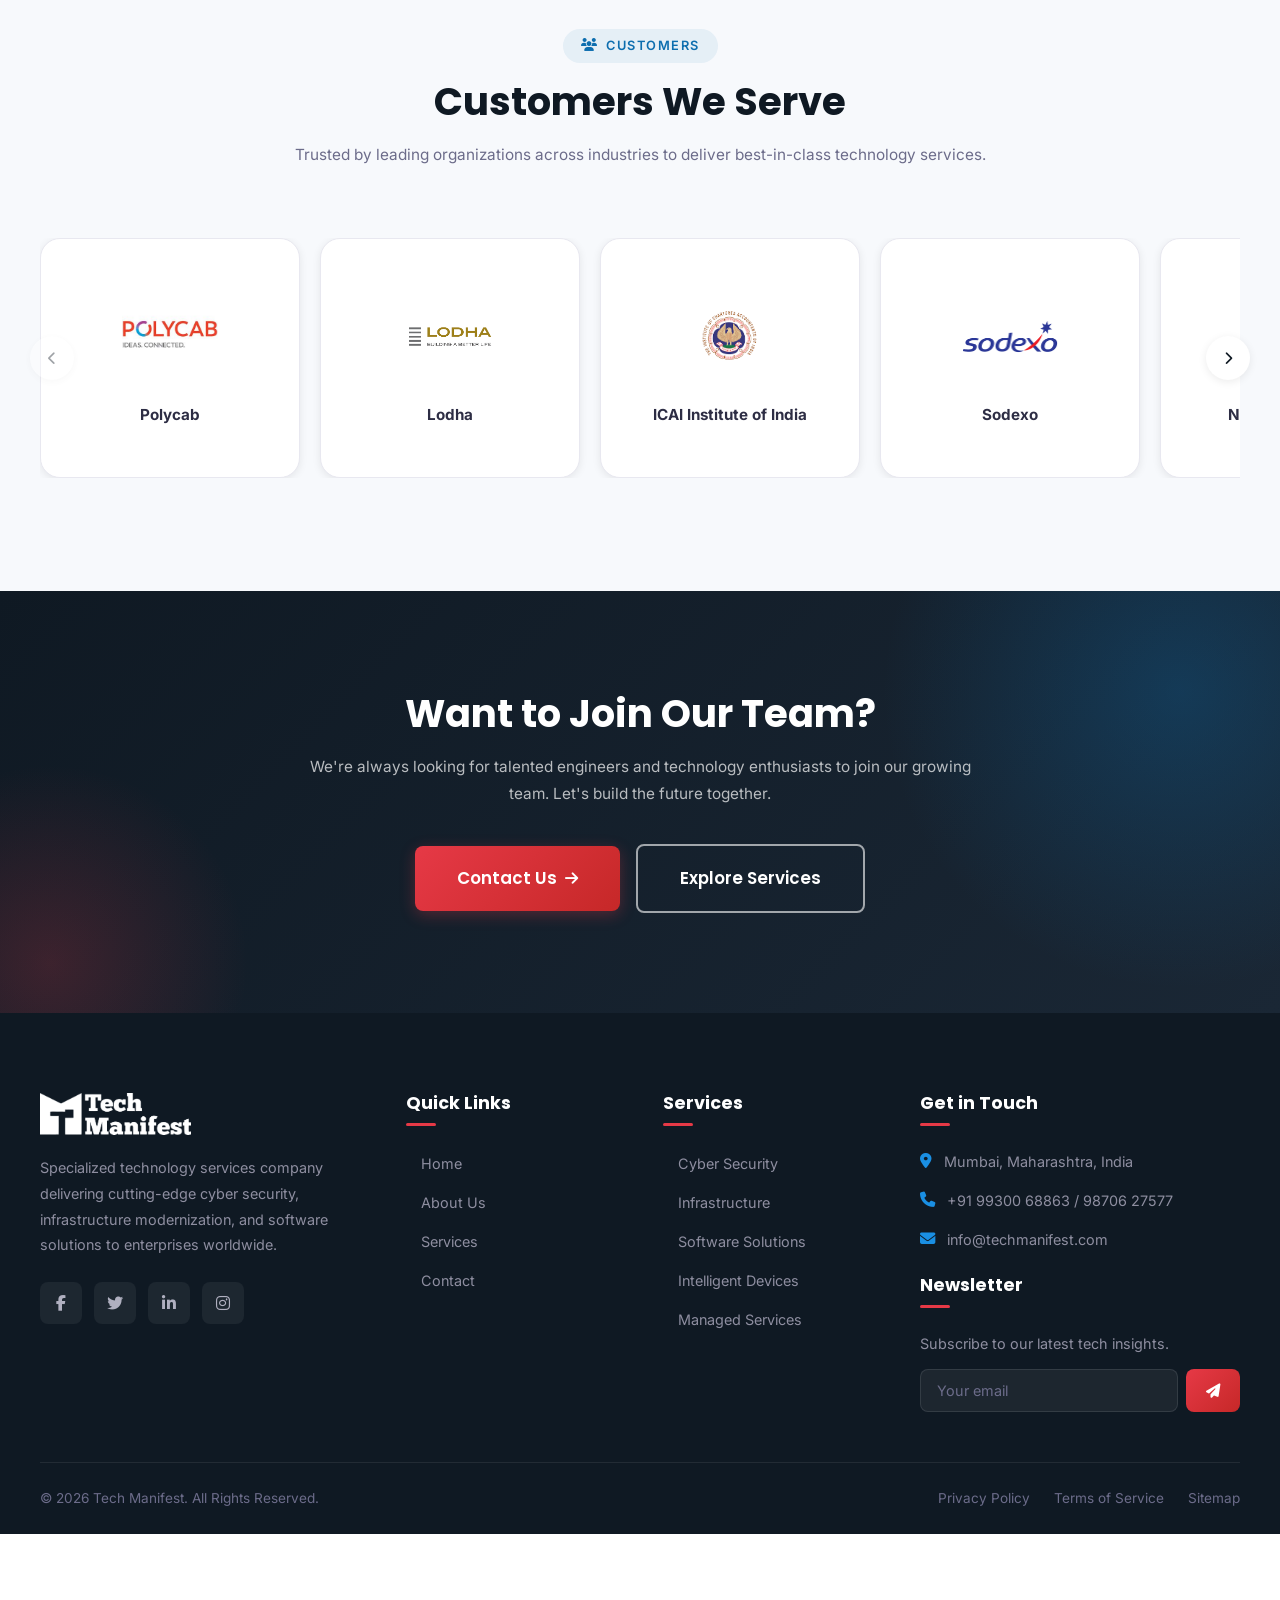
==== commit 6b0f0658: "client-logo" ====
--- a/about.html
+++ b/about.html
@@ -204,37 +204,44 @@
   </section>
 
 
-  <!-- ============ PARTNERS ============ -->
+  <!-- ============ TECHNOLOGY PARTNERS ============ -->
   <section class="section">
     <div class="container">
       <div class="section-header reveal">
         <span class="section-badge"><i class="fas fa-handshake"></i> Partners</span>
-        <h2>Our Technology Ecosystem</h2>
-        <p>Strategic partnerships with world-class technology providers.</p>
+        <h2>Technology Partners We Work With</h2>
+        <p>We collaborate with industry-leading technology providers to deliver the best solutions for our clients.</p>
       </div>
 
       <div class="tech-grid reveal">
-        <div class="tech-item"><i class="fab fa-microsoft"></i><span>Microsoft</span></div>
-
-        <div class="tech-item"><i class="fas fa-cloud"></i><span>Cloud</span></div>
-        <div class="tech-item"><img src="assets/images/suse.webp" alt="Suse" width="44" height="44"><span>Suse</span></div>
-                <div class="tech-item">
+
+        <div class="tech-item">
           <img src="assets/images/lenovo.png" alt="Lenovo" width="44" height="44">
           <span>Lenovo</span>
         </div>
-
+        <div class="tech-item">
+          <img src="assets/images/suse.webp" alt="Suse" width="44" height="44">
+          <span>Suse</span>
+        </div>
         <div class="tech-item">
           <img src="assets/images/hp.png" alt="HP" width="44" height="44">
           <span>HP</span>
         </div>
-
         <div class="tech-item">
           <img src="assets/images/samsung.png" alt="Samsung" width="44" height="44">
           <span>Samsung</span>
         </div>
-      </div>
-    </div>
-  </section>
+        <div class="tech-item">
+          <i class="fab fa-microsoft"></i>
+          <span>Microsoft</span>
+        </div>
+        <div class="tech-item">
+          <i class="fas fa-cloud"></i>
+          <span>Cloud</span>
+        </div>
+      </div>
+    </div>
+  <!-- </section> -->
 
   <!-- ============ CUSTOMERS ============ -->
   <section class="section section-gray">
--- a/assets/css/style.css
+++ b/assets/css/style.css
@@ -2142,6 +2142,16 @@
   justify-content: center;
 }
 
+.customer-logo.customer-logo--dark {
+  background: var(--dark);
+  border-radius: 24px;
+  padding: 10px;
+}
+
+.customer-logo.customer-logo--dark img {
+  filter: brightness(1.05);
+}
+
 .customer-logo img {
   width: 100%;
   height: 100%;
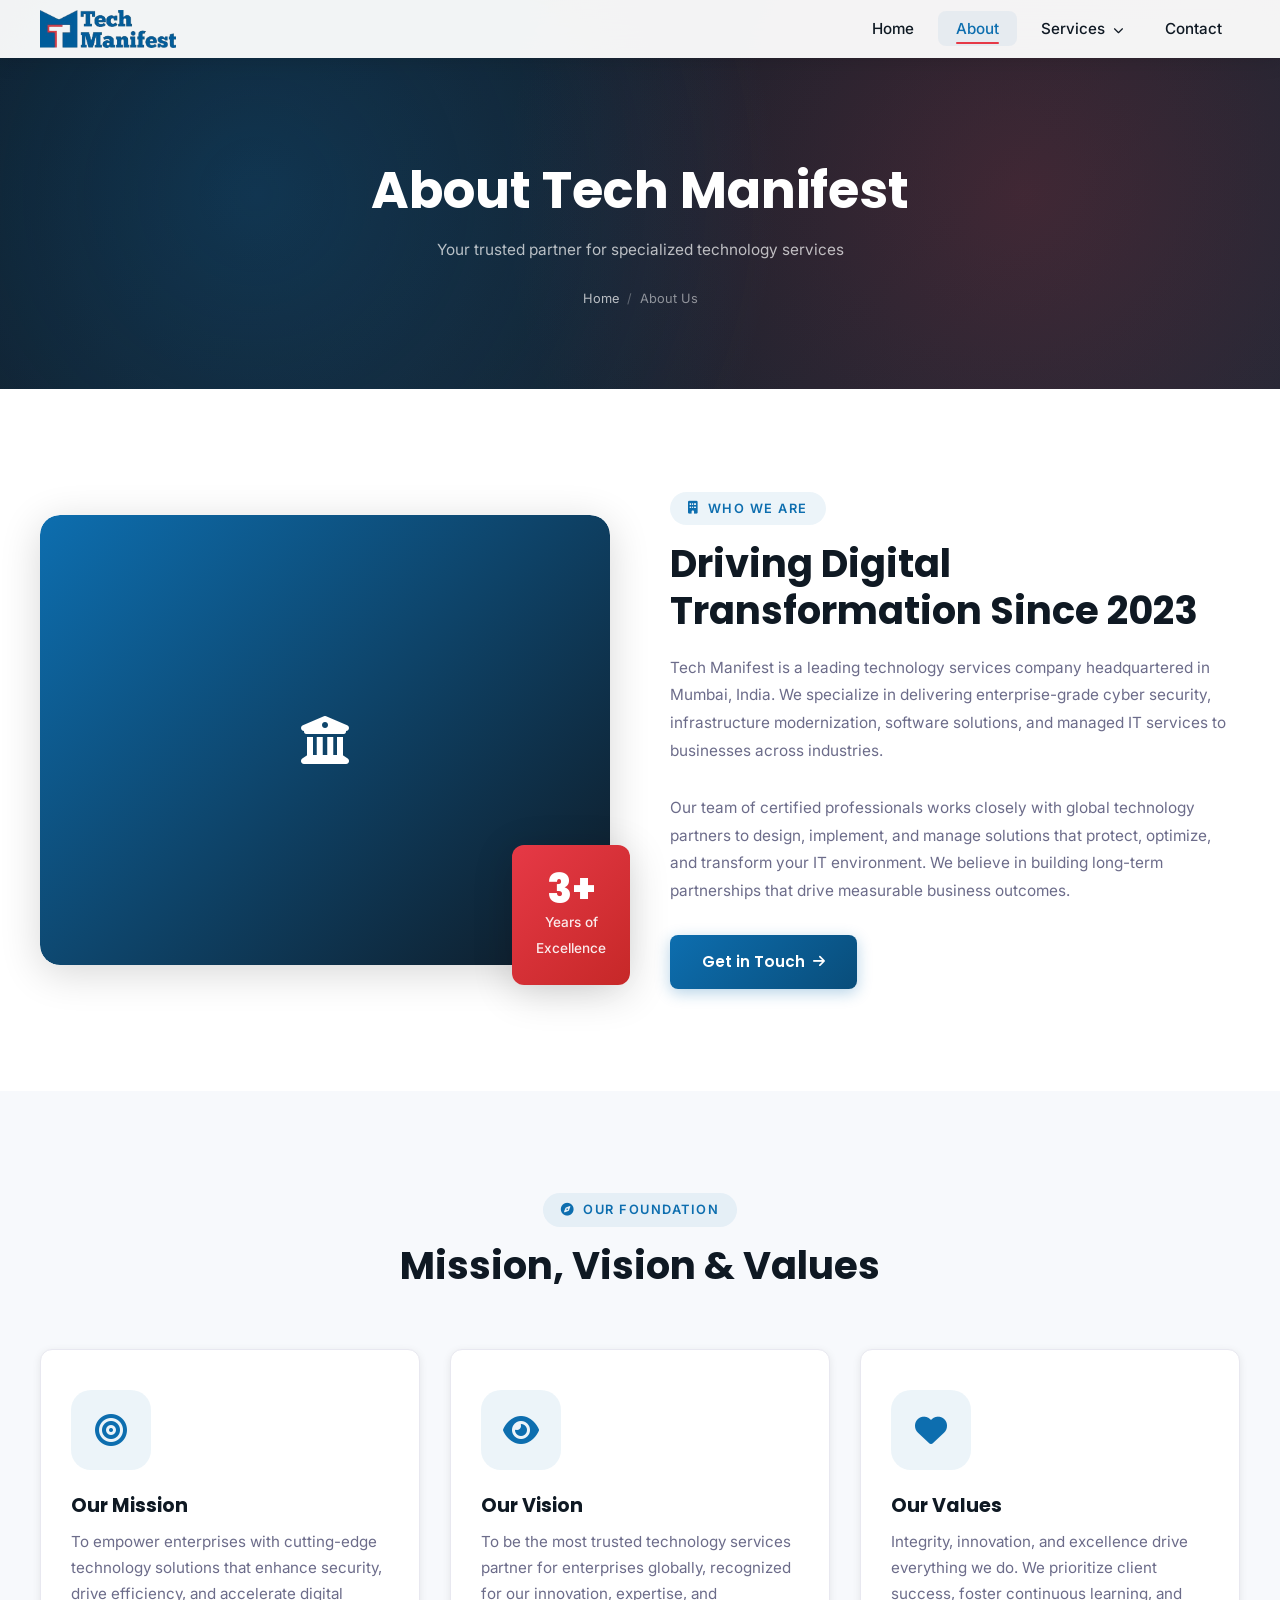
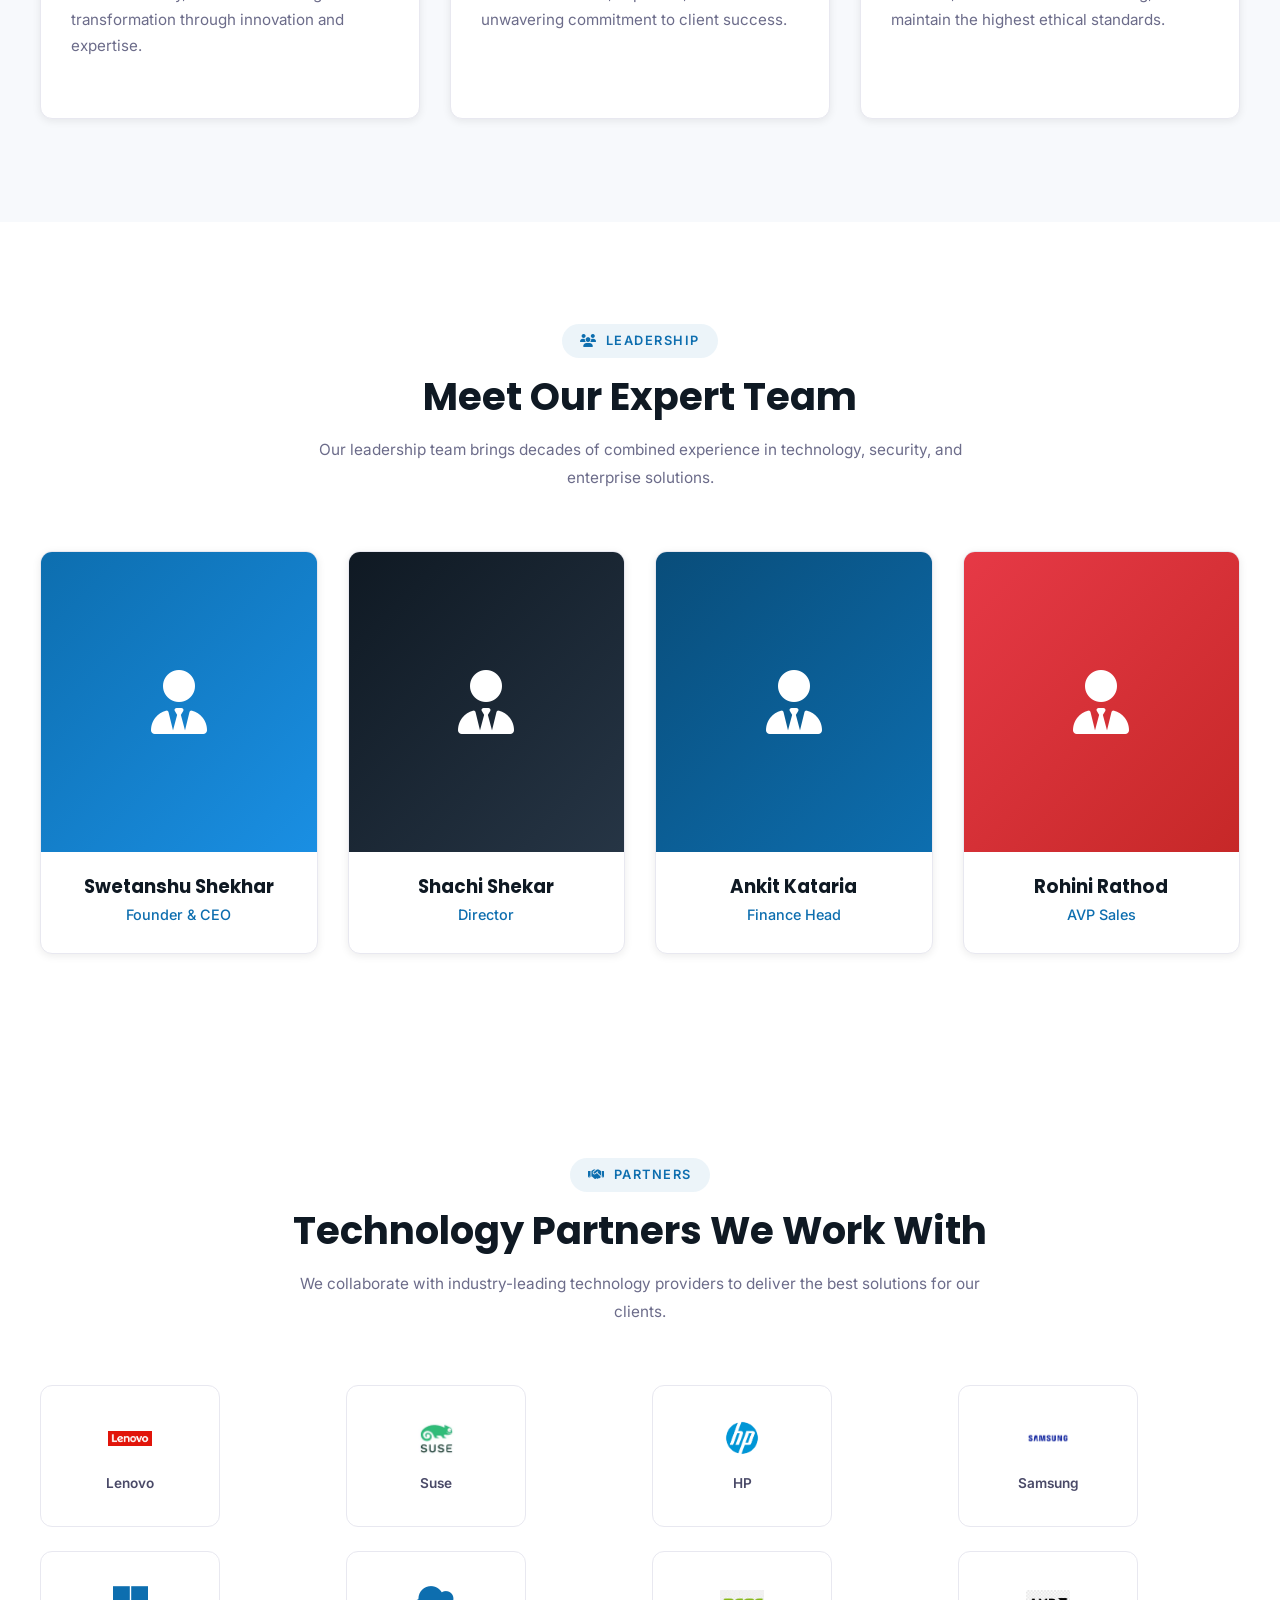
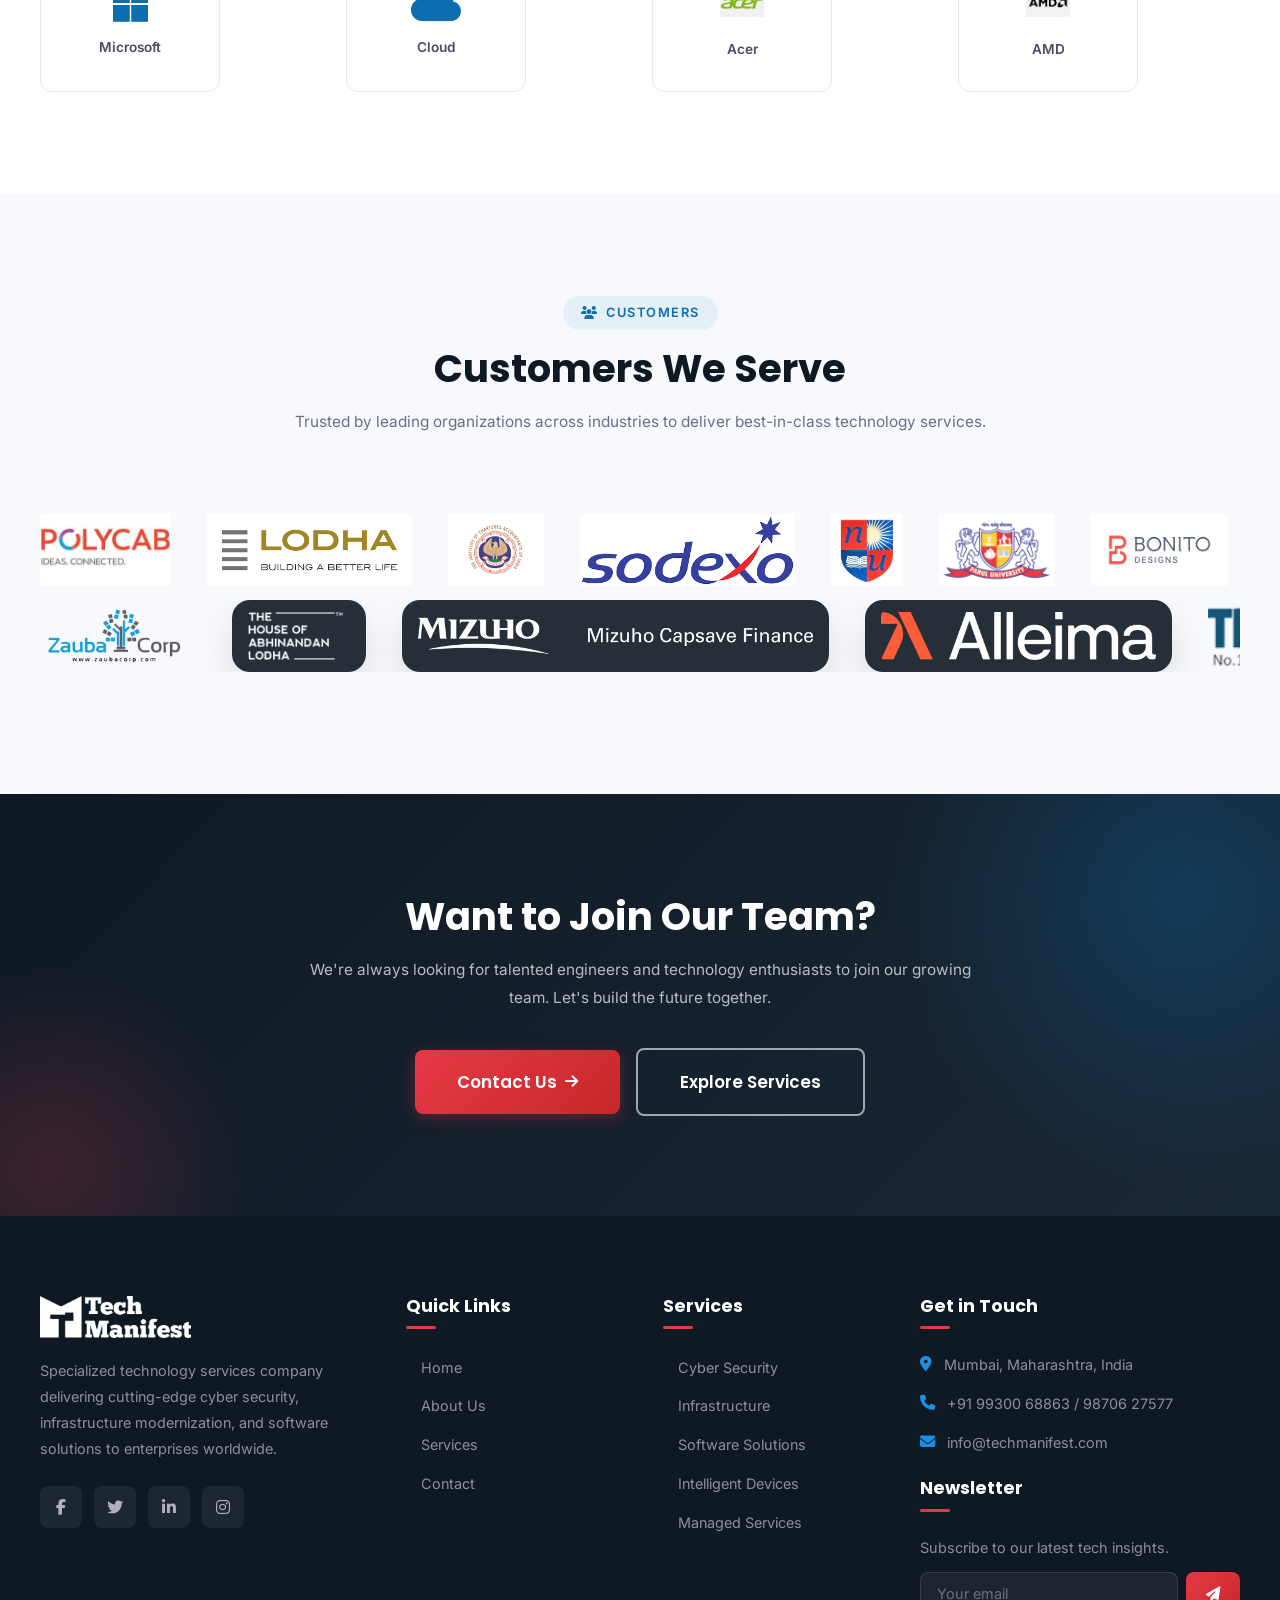
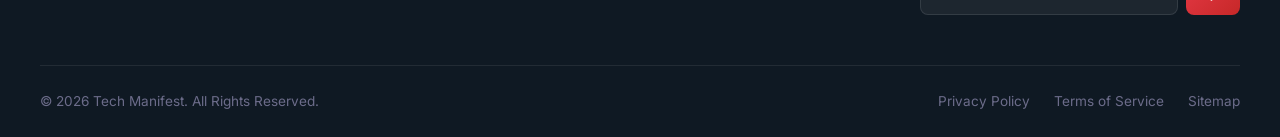
==== commit d7044af0: "Added images of amd and acer" ====
--- a/about.html
+++ b/about.html
@@ -239,89 +239,682 @@
           <i class="fas fa-cloud"></i>
           <span>Cloud</span>
         </div>
-      </div>
-    </div>
-  <!-- </section> -->
-
-  <!-- ============ CUSTOMERS ============ -->
-  <section class="section section-gray">
-    <div class="container">
-      <div class="section-header reveal">
-        <span class="section-badge"><i class="fas fa-users"></i> Customers</span>
-        <h2>Customers We Serve</h2>
-        <p>Trusted by leading organizations across industries to deliver best-in-class technology services.</p>
-      </div>
-
-      <div class="customer-carousel reveal">
-        <button type="button" class="carousel-control prev" aria-label="Previous customer">
-          <i class="fas fa-chevron-left"></i>
-        </button>
-        <div class="carousel-track-wrapper">
-          <div class="carousel-track">
-            <div class="carousel-slide">
-              <div class="customer-card">
-                <div class="customer-logo">
-                  <img src="assets/images/polycab.jpeg" alt="Polycab logo">
-                </div>
-                <span>Polycab</span>
-              </div>
-            </div>
-            <div class="carousel-slide">
-              <div class="customer-card">
-                <div class="customer-logo">
-                  <img src="assets/images/lodha.png" alt="Lodha logo">
-                </div>
-                <span>Lodha</span>
-              </div>
-            </div>
-            <div class="carousel-slide">
-              <div class="customer-card">
-                <div class="customer-logo">
-                  <img src="assets/images/icai.png" alt="ICAI Institute of India logo">
-                </div>
-                <span>ICAI Institute of India</span>
-              </div>
-            </div>
-            <div class="carousel-slide">
-              <div class="customer-card">
-                <div class="customer-logo">
-                  <img src="assets/images/sodexo.png" alt="Sodexo logo">
-                </div>
-                <span>Sodexo</span>
-              </div>
-            </div>
-            <div class="carousel-slide">
-              <div class="customer-card">
-                <div class="customer-logo">
-                  <img src="assets/images/nirma-university.jpeg" alt="Nirma University logo">
-                </div>
-                <span>Nirma University</span>
-              </div>
-            </div>
-            <div class="carousel-slide">
-              <div class="customer-card">
-                <div class="customer-logo">
-                  <img src="assets/images/parul-university.png" alt="Parul University logo">
-                </div>
-                <span>Parul University</span>
-              </div>
-            </div>
-            <div class="carousel-slide">
-              <div class="customer-card">
-                <div class="customer-logo">
-                  <img src="assets/images/bornito-design.png" alt="Bornito Design logo">
-                </div>
-                <span>Bornito Design</span>
-              </div>
-            </div>
-          </div>
-        </div>
-        <button type="button" class="carousel-control next" aria-label="Next customer">
-          <i class="fas fa-chevron-right"></i>
-        </button>
+        <div class="tech-item">
+          <img src="assets/images/acer-logo.jpeg" alt="Acer" width="44" height="44">
+          <span>Acer</span>
+        </div>
+        <div class="tech-item">
+          <img src="assets/images/amd-logo.png" alt="AMD" width="44" height="44">
+          <span>AMD</span>
+        </div>
       </div>
     </div>
   </section>
+
+    <!-- ============ CUSTOMERS ============ -->
+    <section class="section section-gray">
+      <div class="container">
+        <div class="section-header reveal">
+          <span class="section-badge"
+            ><i class="fas fa-users"></i> Customers</span
+          >
+          <h2>Customers We Serve</h2>
+          <p>
+            Trusted by leading organizations across industries to deliver
+            best-in-class technology services.
+          </p>
+        </div>
+
+        <div class="customer-marquee reveal" aria-label="Customers logos">
+          <div class="marquee-row">
+            <div class="marquee-track">
+              <div class="marquee-item">
+                <img src="assets/images/polycab.jpeg" alt="Polycab logo" />
+              </div>
+              <div class="marquee-item">
+                <img src="assets/images/lodha.png" alt="Lodha logo" />
+              </div>
+              <div class="marquee-item">
+                <img
+                  src="assets/images/icai.png"
+                  alt="ICAI Institute of India logo"
+                />
+              </div>
+              <div class="marquee-item">
+                <img src="assets/images/sodexo.png" alt="Sodexo logo" />
+              </div>
+              <div class="marquee-item">
+                <img
+                  src="assets/images/nirma-university.jpeg"
+                  alt="Nirma University logo"
+                />
+              </div>
+              <div class="marquee-item">
+                <img
+                  src="assets/images/parul-university.png"
+                  alt="Parul University logo"
+                />
+              </div>
+              <div class="marquee-item">
+                <img
+                  src="assets/images/bornito-design.png"
+                  alt="Bornito Design logo"
+                />
+              </div>
+              <div class="marquee-item">
+                <img
+                  src="assets/images/client/anika_industries_logo.png"
+                  alt="Anika Industries logo"
+                />
+              </div>
+              <div class="marquee-item">
+                <img
+                  src="assets/images/client/logo-Zauba.webp"
+                  alt="Zauba logo"
+                />
+              </div>
+              <div class="marquee-item">
+                <img
+                  src="assets/images/client/abhinandan-lodha-logo.webp"
+                  alt="Abhinandan Lodha logo"
+                />
+              </div>
+              <div class="marquee-item">
+                <img
+                  src="assets/images/client/capsavewhitelogo.png"
+                  alt="Capsave logo"
+                />
+              </div>
+              <div class="marquee-item">
+                <img
+                  src="assets/images/client/alleima-logo-light.webp"
+                  alt="Alleima logo"
+                />
+              </div>
+              <div class="marquee-item">
+                <img
+                  src="assets/images/client/logo-transasia.png"
+                  alt="Transasia logo"
+                />
+              </div>
+              <div class="marquee-item">
+                <img
+                  src="assets/images/client/husco_logo.webp"
+                  alt="Husco logo"
+                />
+              </div>
+              <div class="marquee-item">
+                <img
+                  src="assets/images/client/logo_astemo.png"
+                  alt="Astemo logo"
+                />
+              </div>
+              <div class="marquee-item">
+                <img
+                  src="assets/images/client/logo_stable.webp"
+                  alt="Stable logo"
+                />
+              </div>
+              <div class="marquee-item">
+                <img
+                  src="assets/images/client/FM-Logistic.webp"
+                  alt="FM Logistic logo"
+                />
+              </div>
+              <div class="marquee-item">
+                <img
+                  src="assets/images/client/marketsandmarkets_logo.webp"
+                  alt="Markets and Markets logo"
+                />
+              </div>
+              <div class="marquee-item">
+                <img
+                  src="assets/images/client/white-Logo-FLAME.webp"
+                  alt="FLAME logo"
+                />
+              </div>
+              <div class="marquee-item">
+                <img
+                  src="assets/images/client/teleglobal.webp"
+                  alt="Teleglobal logo"
+                />
+              </div>
+              <div class="marquee-item">
+                <img
+                  src="assets/images/client/coverfox.webp"
+                  alt="CoverFox logo"
+                />
+              </div>
+              <div class="marquee-item">
+                <img
+                  src="assets/images/client/goorej_pet.webp"
+                  alt="Goorej Pet logo"
+                />
+              </div>
+              <div class="marquee-item">
+                <img src="assets/images/client/allen.webp" alt="Allen logo" />
+              </div>
+              <div class="marquee-item">
+                <img
+                  src="assets/images/client/HD_contruction.webp"
+                  alt="HD Construction logo"
+                />
+              </div>
+              <div class="marquee-item">
+                <img
+                  src="assets/images/client/birla.webp"
+                  alt="Aditya Birla logo"
+                />
+              </div>
+              <div class="marquee-item">
+                <img
+                  src="assets/images/client/bonito_design.webp"
+                  alt="Bonito Design logo"
+                />
+              </div>
+              <div class="marquee-item">
+                <img
+                  src="assets/images/client/coverStack.webp"
+                  alt="CoverStack logo"
+                />
+              </div>
+              <div class="marquee-item">
+                <img
+                  src="assets/images/client/yuva-bharat.webp"
+                  alt="Yuva Bharat logo"
+                />
+              </div>
+              <div class="marquee-item">
+                <img
+                  src="assets/images/client/maxi-oral-care.webp"
+                  alt="Maxi Oral Care logo"
+                />
+              </div>
+              <div class="marquee-item">
+                <img
+                  src="assets/images/client/mutual_automotive.webp"
+                  alt="Mutual Automotive logo"
+                />
+              </div>
+              <div class="marquee-item">
+                <img
+                  src="assets/images/client/delta-logo.webp"
+                  alt="Delta Nutritives logo"
+                />
+              </div>
+              <div class="marquee-item">
+                <img src="assets/images/client/akwel.webp" alt="Akwel logo" />
+              </div>
+            </div>
+            <div class="marquee-track" aria-hidden="true">
+              <!-- duplicate for seamless scroll -->
+              <div class="marquee-item">
+                <img src="assets/images/polycab.jpeg" alt="Polycab logo" />
+              </div>
+              <div class="marquee-item">
+                <img src="assets/images/lodha.png" alt="Lodha logo" />
+              </div>
+              <div class="marquee-item">
+                <img
+                  src="assets/images/icai.png"
+                  alt="ICAI Institute of India logo"
+                />
+              </div>
+              <div class="marquee-item">
+                <img src="assets/images/sodexo.png" alt="Sodexo logo" />
+              </div>
+              <div class="marquee-item">
+                <img
+                  src="assets/images/nirma-university.jpeg"
+                  alt="Nirma University logo"
+                />
+              </div>
+              <div class="marquee-item">
+                <img
+                  src="assets/images/parul-university.png"
+                  alt="Parul University logo"
+                />
+              </div>
+              <div class="marquee-item">
+                <img
+                  src="assets/images/bornito-design.png"
+                  alt="Bornito Design logo"
+                />
+              </div>
+              <div class="marquee-item">
+                <img
+                  src="assets/images/client/anika_industries_logo.png"
+                  alt="Anika Industries logo"
+                />
+              </div>
+              <div class="marquee-item">
+                <img
+                  src="assets/images/client/logo-Zauba.webp"
+                  alt="Zauba logo"
+                />
+              </div>
+              <div class="marquee-item">
+                <img
+                  src="assets/images/client/abhinandan-lodha-logo.webp"
+                  alt="Abhinandan Lodha logo"
+                />
+              </div>
+              <div class="marquee-item">
+                <img
+                  src="assets/images/client/capsavewhitelogo.png"
+                  alt="Capsave logo"
+                />
+              </div>
+              <div class="marquee-item">
+                <img
+                  src="assets/images/client/alleima-logo-light.webp"
+                  alt="Alleima logo"
+                />
+              </div>
+              <div class="marquee-item">
+                <img
+                  src="assets/images/client/logo-transasia.png"
+                  alt="Transasia logo"
+                />
+              </div>
+              <div class="marquee-item">
+                <img
+                  src="assets/images/client/husco_logo.webp"
+                  alt="Husco logo"
+                />
+              </div>
+              <div class="marquee-item">
+                <img
+                  src="assets/images/client/logo_astemo.png"
+                  alt="Astemo logo"
+                />
+              </div>
+              <div class="marquee-item">
+                <img
+                  src="assets/images/client/logo_stable.webp"
+                  alt="Stable logo"
+                />
+              </div>
+              <div class="marquee-item">
+                <img
+                  src="assets/images/client/FM-Logistic.webp"
+                  alt="FM Logistic logo"
+                />
+              </div>
+              <div class="marquee-item">
+                <img
+                  src="assets/images/client/marketsandmarkets_logo.webp"
+                  alt="Markets and Markets logo"
+                />
+              </div>
+              <div class="marquee-item">
+                <img
+                  src="assets/images/client/white-Logo-FLAME.webp"
+                  alt="FLAME logo"
+                />
+              </div>
+              <div class="marquee-item">
+                <img
+                  src="assets/images/client/teleglobal.webp"
+                  alt="Teleglobal logo"
+                />
+              </div>
+              <div class="marquee-item">
+                <img
+                  src="assets/images/client/coverfox.webp"
+                  alt="CoverFox logo"
+                />
+              </div>
+              <div class="marquee-item">
+                <img
+                  src="assets/images/client/goorej_pet.webp"
+                  alt="Goorej Pet logo"
+                />
+              </div>
+              <div class="marquee-item">
+                <img src="assets/images/client/allen.webp" alt="Allen logo" />
+              </div>
+              <div class="marquee-item">
+                <img
+                  src="assets/images/client/HD_contruction.webp"
+                  alt="HD Construction logo"
+                />
+              </div>
+              <div class="marquee-item">
+                <img
+                  src="assets/images/client/birla.webp"
+                  alt="Aditya Birla logo"
+                />
+              </div>
+              <div class="marquee-item">
+                <img
+                  src="assets/images/client/bonito_design.webp"
+                  alt="Bonito Design logo"
+                />
+              </div>
+              <div class="marquee-item">
+                <img
+                  src="assets/images/client/coverStack.webp"
+                  alt="CoverStack logo"
+                />
+              </div>
+              <div class="marquee-item">
+                <img
+                  src="assets/images/client/yuva-bharat.webp"
+                  alt="Yuva Bharat logo"
+                />
+              </div>
+              <div class="marquee-item">
+                <img
+                  src="assets/images/client/maxi-oral-care.webp"
+                  alt="Maxi Oral Care logo"
+                />
+              </div>
+              <div class="marquee-item">
+                <img
+                  src="assets/images/client/mutual_automotive.webp"
+                  alt="Mutual Automotive logo"
+                />
+              </div>
+              <div class="marquee-item">
+                <img
+                  src="assets/images/client/delta-logo.webp"
+                  alt="Delta Nutritives logo"
+                />
+              </div>
+              <div class="marquee-item">
+                <img src="assets/images/client/akwel.webp" alt="Akwel logo" />
+              </div>
+            </div>
+          </div>
+
+          <div class="marquee-row marquee-row--reverse">
+            <div class="marquee-track">
+              <!-- same items for second row -->
+              <div class="marquee-item">
+                <img
+                  src="assets/images/client/logo-Zauba.webp"
+                  alt="Zauba logo"
+                />
+              </div>
+              <div class="marquee-item">
+                <img
+                  src="assets/images/client/abhinandan-lodha-logo.webp"
+                  alt="Abhinandan Lodha logo"
+                />
+              </div>
+              <div class="marquee-item">
+                <img
+                  src="assets/images/client/capsavewhitelogo.png"
+                  alt="Capsave logo"
+                />
+              </div>
+              <div class="marquee-item">
+                <img
+                  src="assets/images/client/alleima-logo-light.webp"
+                  alt="Alleima logo"
+                />
+              </div>
+              <div class="marquee-item">
+                <img
+                  src="assets/images/client/logo-transasia.png"
+                  alt="Transasia logo"
+                />
+              </div>
+              <div class="marquee-item">
+                <img
+                  src="assets/images/client/husco_logo.webp"
+                  alt="Husco logo"
+                />
+              </div>
+              <div class="marquee-item">
+                <img
+                  src="assets/images/client/logo_astemo.png"
+                  alt="Astemo logo"
+                />
+              </div>
+              <div class="marquee-item">
+                <img
+                  src="assets/images/client/logo_stable.webp"
+                  alt="Stable logo"
+                />
+              </div>
+              <div class="marquee-item">
+                <img
+                  src="assets/images/client/FM-Logistic.webp"
+                  alt="FM Logistic logo"
+                />
+              </div>
+              <div class="marquee-item">
+                <img
+                  src="assets/images/client/marketsandmarkets_logo.webp"
+                  alt="Markets and Markets logo"
+                />
+              </div>
+              <div class="marquee-item">
+                <img
+                  src="assets/images/client/white-Logo-FLAME.webp"
+                  alt="FLAME logo"
+                />
+              </div>
+              <div class="marquee-item">
+                <img
+                  src="assets/images/client/teleglobal.webp"
+                  alt="Teleglobal logo"
+                />
+              </div>
+              <div class="marquee-item">
+                <img
+                  src="assets/images/client/coverfox.webp"
+                  alt="CoverFox logo"
+                />
+              </div>
+              <div class="marquee-item">
+                <img
+                  src="assets/images/client/goorej_pet.webp"
+                  alt="Goorej Pet logo"
+                />
+              </div>
+              <div class="marquee-item">
+                <img src="assets/images/client/allen.webp" alt="Allen logo" />
+              </div>
+              <div class="marquee-item">
+                <img
+                  src="assets/images/client/HD_contruction.webp"
+                  alt="HD Construction logo"
+                />
+              </div>
+              <div class="marquee-item">
+                <img
+                  src="assets/images/client/birla.webp"
+                  alt="Aditya Birla logo"
+                />
+              </div>
+              <div class="marquee-item">
+                <img
+                  src="assets/images/client/bonito_design.webp"
+                  alt="Bonito Design logo"
+                />
+              </div>
+              <div class="marquee-item">
+                <img
+                  src="assets/images/client/coverStack.webp"
+                  alt="CoverStack logo"
+                />
+              </div>
+              <div class="marquee-item">
+                <img
+                  src="assets/images/client/yuva-bharat.webp"
+                  alt="Yuva Bharat logo"
+                />
+              </div>
+              <div class="marquee-item">
+                <img
+                  src="assets/images/client/maxi-oral-care.webp"
+                  alt="Maxi Oral Care logo"
+                />
+              </div>
+              <div class="marquee-item">
+                <img
+                  src="assets/images/client/mutual_automotive.webp"
+                  alt="Mutual Automotive logo"
+                />
+              </div>
+              <div class="marquee-item">
+                <img
+                  src="assets/images/client/delta-logo.webp"
+                  alt="Delta Nutritives logo"
+                />
+              </div>
+              <div class="marquee-item">
+                <img src="assets/images/client/akwel.webp" alt="Akwel logo" />
+              </div>
+            </div>
+            <div class="marquee-track" aria-hidden="true">
+              <!-- duplicate for seamless scroll -->
+              <div class="marquee-item">
+                <img
+                  src="assets/images/client/logo-Zauba.webp"
+                  alt="Zauba logo"
+                />
+              </div>
+              <div class="marquee-item">
+                <img
+                  src="assets/images/client/abhinandan-lodha-logo.webp"
+                  alt="Abhinandan Lodha logo"
+                />
+              </div>
+              <div class="marquee-item">
+                <img
+                  src="assets/images/client/capsavewhitelogo.png"
+                  alt="Capsave logo"
+                />
+              </div>
+              <div class="marquee-item">
+                <img
+                  src="assets/images/client/alleima-logo-light.webp"
+                  alt="Alleima logo"
+                />
+              </div>
+              <div class="marquee-item">
+                <img
+                  src="assets/images/client/logo-transasia.png"
+                  alt="Transasia logo"
+                />
+              </div>
+              <div class="marquee-item">
+                <img
+                  src="assets/images/client/husco_logo.webp"
+                  alt="Husco logo"
+                />
+              </div>
+              <div class="marquee-item">
+                <img
+                  src="assets/images/client/logo_astemo.png"
+                  alt="Astemo logo"
+                />
+              </div>
+              <div class="marquee-item">
+                <img
+                  src="assets/images/client/logo_stable.webp"
+                  alt="Stable logo"
+                />
+              </div>
+              <div class="marquee-item">
+                <img
+                  src="assets/images/client/FM-Logistic.webp"
+                  alt="FM Logistic logo"
+                />
+              </div>
+              <div class="marquee-item">
+                <img
+                  src="assets/images/client/marketsandmarkets_logo.webp"
+                  alt="Markets and Markets logo"
+                />
+              </div>
+              <div class="marquee-item">
+                <img
+                  src="assets/images/client/white-Logo-FLAME.webp"
+                  alt="FLAME logo"
+                />
+              </div>
+              <div class="marquee-item">
+                <img
+                  src="assets/images/client/teleglobal.webp"
+                  alt="Teleglobal logo"
+                />
+              </div>
+              <div class="marquee-item">
+                <img
+                  src="assets/images/client/coverfox.webp"
+                  alt="CoverFox logo"
+                />
+              </div>
+              <div class="marquee-item">
+                <img
+                  src="assets/images/client/goorej_pet.webp"
+                  alt="Goorej Pet logo"
+                />
+              </div>
+              <div class="marquee-item">
+                <img src="assets/images/client/allen.webp" alt="Allen logo" />
+              </div>
+              <div class="marquee-item">
+                <img
+                  src="assets/images/client/HD_contruction.webp"
+                  alt="HD Construction logo"
+                />
+              </div>
+              <div class="marquee-item">
+                <img
+                  src="assets/images/client/birla.webp"
+                  alt="Aditya Birla logo"
+                />
+              </div>
+              <div class="marquee-item">
+                <img
+                  src="assets/images/client/bonito_design.webp"
+                  alt="Bonito Design logo"
+                />
+              </div>
+              <div class="marquee-item">
+                <img
+                  src="assets/images/client/coverStack.webp"
+                  alt="CoverStack logo"
+                />
+              </div>
+              <div class="marquee-item">
+                <img
+                  src="assets/images/client/yuva-bharat.webp"
+                  alt="Yuva Bharat logo"
+                />
+              </div>
+              <div class="marquee-item">
+                <img
+                  src="assets/images/client/maxi-oral-care.webp"
+                  alt="Maxi Oral Care logo"
+                />
+              </div>
+              <div class="marquee-item">
+                <img
+                  src="assets/images/client/mutual_automotive.webp"
+                  alt="Mutual Automotive logo"
+                />
+              </div>
+              <div class="marquee-item">
+                <img
+                  src="assets/images/client/delta-logo.webp"
+                  alt="Delta Nutritives logo"
+                />
+              </div>
+              <div class="marquee-item">
+                <img src="assets/images/client/akwel.webp" alt="Akwel logo" />
+              </div>
+            </div>
+          </div>
+        </div>
+      </div>
+    </section>
 
   <!-- ============ CTA ============ -->
   <section class="cta-section">
--- a/assets/css/style.css
+++ b/assets/css/style.css
@@ -1599,6 +1599,119 @@
   gap: 20px;
 }
 
+/* ============================================
+   CUSTOMERS MARQUEE (two-row logo-only marquee)
+   ============================================ */
+.customer-marquee {
+  overflow: hidden;
+  padding: 18px 0 6px;
+}
+
+.marquee-row {
+  display: flex;
+  gap: 20px;
+  overflow: hidden;
+  align-items: center;
+  margin-bottom: 14px;
+}
+
+.marquee-track {
+  display: flex;
+  gap: 36px;
+  align-items: center;
+  min-width: 200%;
+  /* ensure duplicated track fills space for seamless scroll */
+}
+
+.marquee-item {
+  flex: 0 0 auto;
+  display: flex;
+  align-items: center;
+  justify-content: center;
+}
+
+.marquee-item img {
+  height: 72px;
+  width: auto;
+  display: block;
+  opacity: 0.95;
+  transition: transform var(--transition-fast), opacity var(--transition-fast);
+}
+
+.marquee-item img[src*="abhinandan-lodha-logo"],
+.marquee-item img[src*="capsavewhitelogo"],
+.marquee-item img[src*="alleima-logo-light"],
+.marquee-item img[src*="husco_logo"] {
+  background: rgba(15, 25, 35, 0.95);
+  padding: 12px 16px;
+  border-radius: 18px;
+  box-shadow: 0 16px 40px rgba(0, 0, 0, 0.12);
+}
+
+.marquee-item img:hover {
+  transform: scale(1.05);
+  opacity: 1;
+}
+
+@keyframes marquee-left {
+  0% {
+    transform: translateX(0);
+  }
+
+  100% {
+    transform: translateX(-50%);
+  }
+}
+
+@keyframes marquee-right {
+  0% {
+    transform: translateX(-50%);
+  }
+
+  100% {
+    transform: translateX(0);
+  }
+}
+
+.marquee-row .marquee-track {
+  animation: marquee-left 30s linear infinite;
+}
+
+.marquee-row.marquee-row--reverse .marquee-track {
+  animation: marquee-right 36s linear infinite;
+}
+
+/* Reduce sizes on smaller screens */
+@media (max-width: 900px) {
+  .marquee-item img {
+    height: 56px;
+  }
+
+  .marquee-item img[src*="alleima-logo-light"],
+  .marquee-item img[src*="husco_logo"] {
+    padding: 10px 14px;
+  }
+
+  .marquee-track {
+    gap: 24px;
+  }
+}
+
+@media (max-width: 520px) {
+  .marquee-item img {
+    height: 44px;
+  }
+
+  .marquee-item img[src*="alleima-logo-light"],
+  .marquee-item img[src*="husco_logo"] {
+    padding: 8px 12px;
+  }
+
+  .marquee-track {
+    gap: 18px;
+  }
+}
+
 .form-group {
   position: relative;
 }
@@ -2040,7 +2153,7 @@
    ============================================ */
 .tech-grid {
   display: grid;
-  grid-template-columns: repeat(auto-fit, minmax(150px, 180px));
+  grid-template-columns: repeat(4, 1fr);
   justify-content: center;
   gap: 24px;
 }
